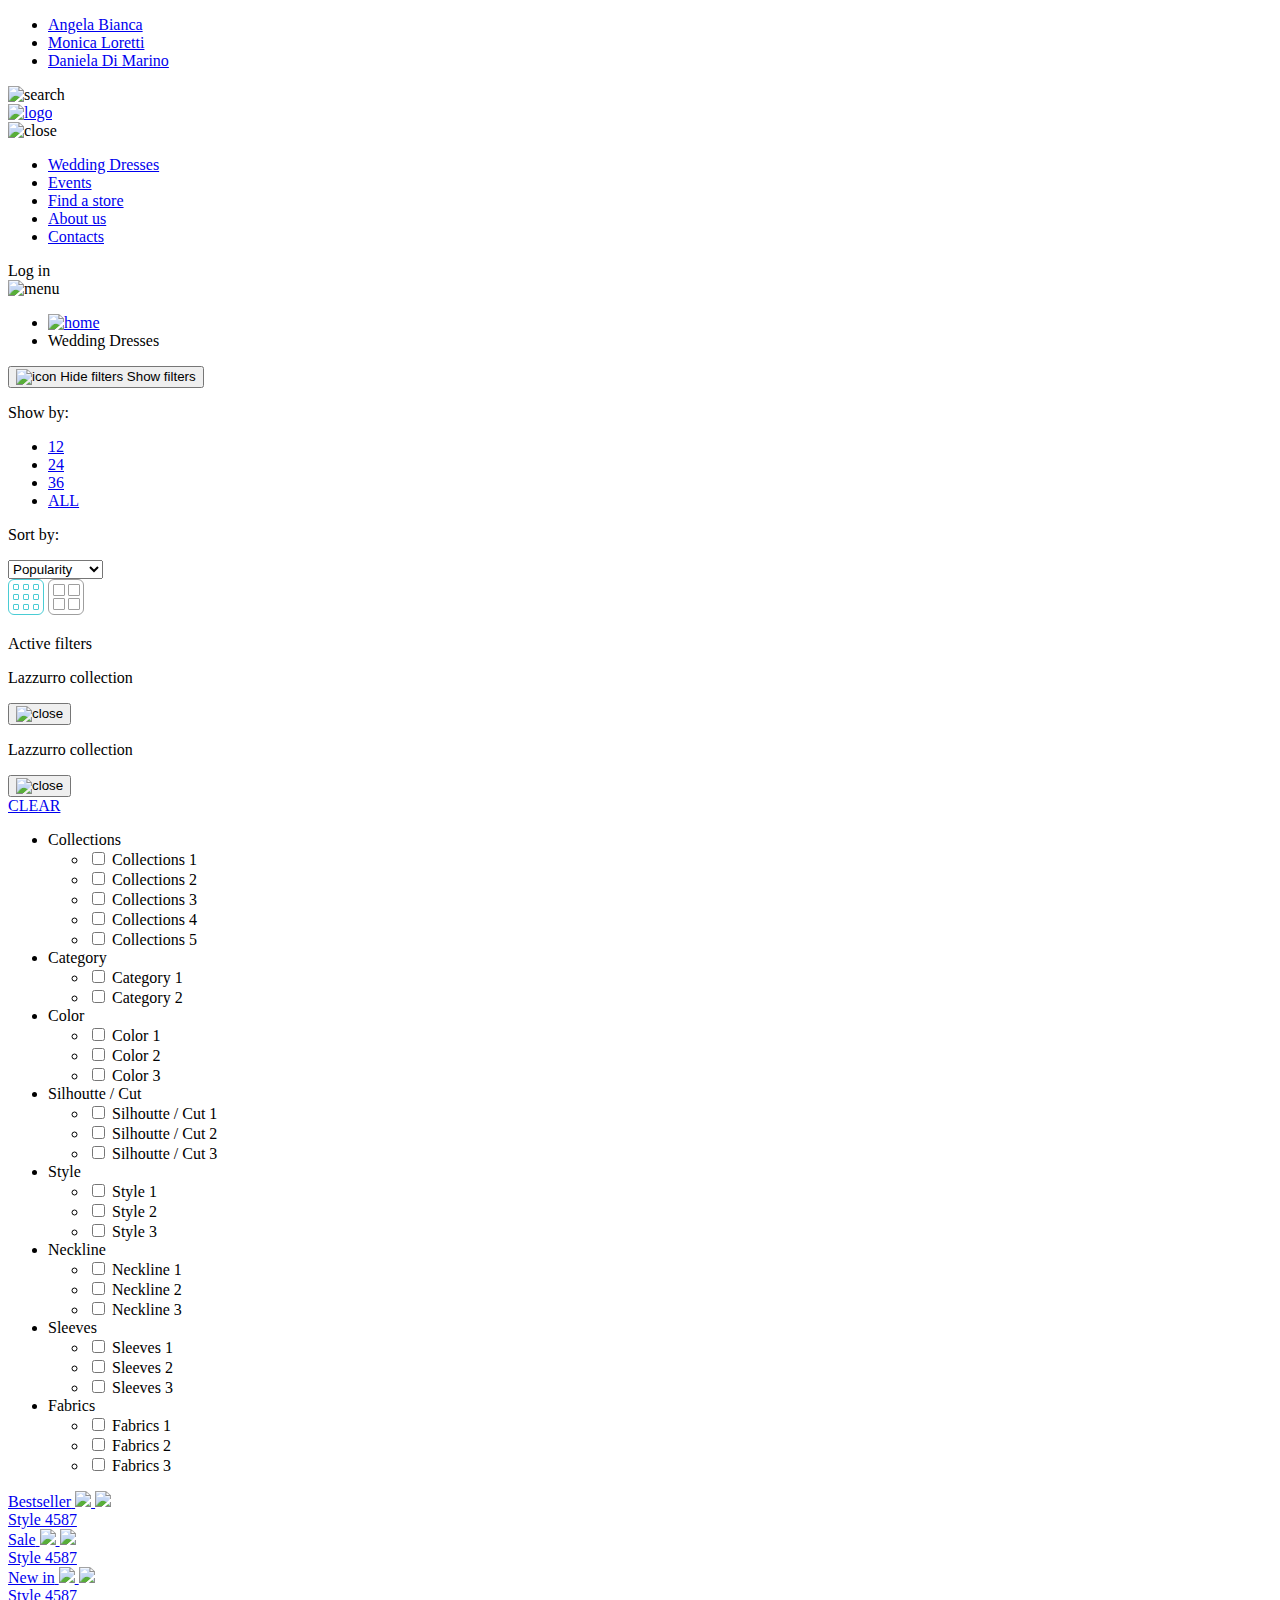
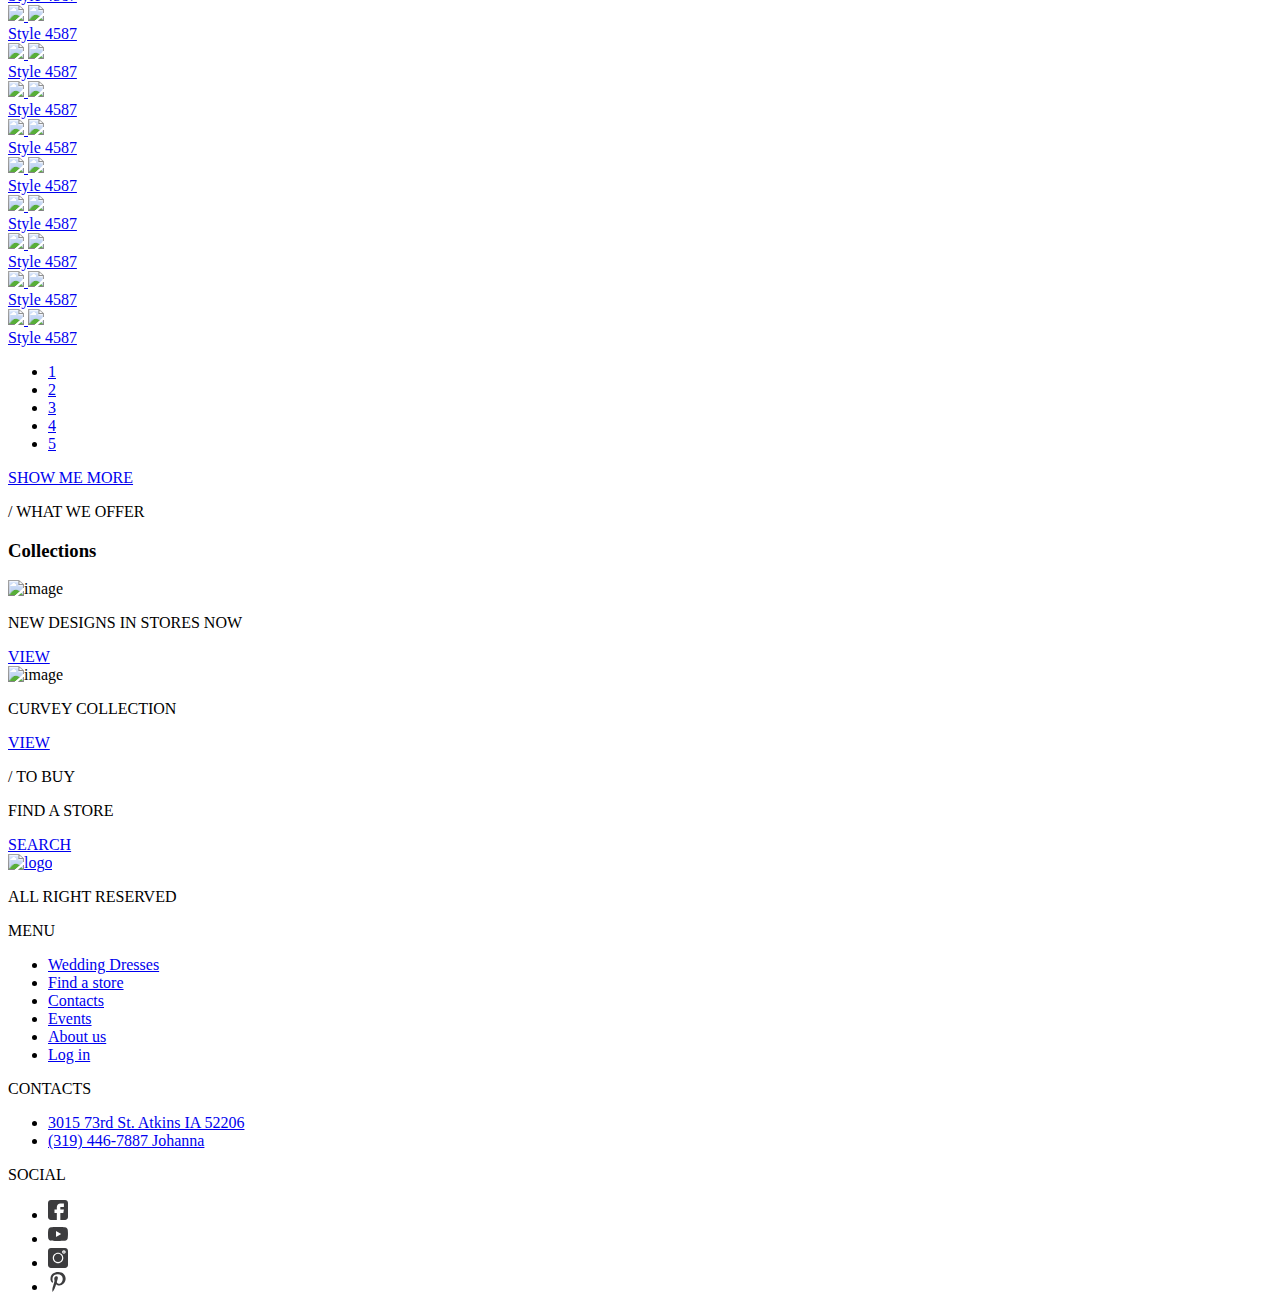
==== catalog-active-filters.html @ 592f0802 "html" ====
<!DOCTYPE html>
<html lang="en">

<head>
    <meta charset="UTF-8">
    <meta http-equiv="X-UA-Compatible" content="IE=edge">
    <meta name="viewport" content="width=device-width, initial-scale=1.0">
    <title>Catalog</title>

    <link rel="stylesheet" href="css/bootstrap.min.css">
    <link rel="stylesheet" href="css/slick.css">
    <link rel="stylesheet" href="css/select2.min.css">
    <link rel="stylesheet" href="css/style.min.css">
    <!-- <link rel="stylesheet" href="css/main.min.css"> -->
    <link rel="stylesheet" href="sass/main.css">
    <link rel="stylesheet" href="css/responsive.css">
</head>

<body>
    <header class="header header_two">
        <div class="header__blackline">
            <div class="container-fluid">
                <div class="header__blackline-wrapp">
                    <div class="header__blackline-nav">
                        <ul>
                            <li><a href="#">Angela Bianca</a></li>
                            <li class="active"><a href="#">Monica Loretti</a></li>
                            <li><a href="#">Daniela Di Marino</a></li>
                        </ul>
                    </div>
                    <div class="header__blackline-search">
                        <span><img src="img/icon/icon-search.svg" alt="search"></span>
                    </div>
                </div>
            </div>
        </div>
        <div class="header__mainsect">
            <div class="container-fluid">
                <div class="row align-items-center">
                    <div class="col-xl-2 col-lg-2">
                        <div class="header__logo">
                            <a href="index.html"><img src="img/serena-logo.png" alt="logo"></a>
                        </div>
                    </div>
                    <div class="col-lg-10 header__rightm">
                        <div class="row">
                            <div class="col-xl-9 col-lg-9">
                                <div class="closemenu-btn"><img src="img/icon/close.svg" alt="close"></div>
                                <nav class="header__menu">
                                    <ul>
                                        <li class="active"><a href="#">Wedding Dresses</a></li>
                                        <li><a href="#">Events</a></li>
                                        <li><a href="#">Find a store</a></li>
                                        <li><a href="#">About us</a></li>
                                        <li><a href="#">Contacts</a></li>
                                    </ul>
                                </nav>
                            </div>
                            <div class="col-xl-3 col-lg-3">
                                <div class="header__login">
                                    <div class="header__loginbtn">
                                        <span>Log in</span>
                                    </div>
                                </div>
                            </div>
                        </div>
                    </div>
                    <div class="burgermenu-btn">
                        <img src="img/icon/burger-icon.svg" alt="menu">
                    </div>
                </div>
            </div>
        </div>
    </header>

    <main>
        <div class="container-fluid">
            <div class="breadcrumbs">
                <ul>
                    <li><a href="#"><img src="img/icon/icon-home.svg" alt="home"></a></li>
                    <li><span>Wedding Dresses</span></li>
                </ul>
            </div>
        </div>

        <section class="catalog-section">
            <div class="container-fluid">
                <div class="catalog__header">
                    <div class="row">
                        <div class="col-lg-3">
                            <button class="hide-filters">
                                <img src="img/icon/icon-filter.svg" alt="icon">
                                <span class="hfbtn">Hide filters</span>
                                <span class="sfbtn">Show filters</span>
                            </button>
                        </div>
                        <div class="col-lg-9">
                            <div class="sort-section">
                                <div class="sort__count">
                                    <p class="title-sort">Show by:</p>
                                    <div class="cvar">
                                        <ul>
                                            <li class="active"><a href="#">12</a></li>
                                            <li><a href="#">24</a></li>
                                            <li><a href="#">36</a></li>
                                            <li><a href="#">ALL</a></li>
                                        </ul>
                                    </div>
                                </div>
                                <div class="sort__tag">
                                    <p class="title-sort">Sort by:</p>
                                    <div class="select-wrapper">
                                        <select class="transparent-select">
                                            <option value="0">Popularity</option>
                                            <option value="1">Newest</option>
                                            <option value="2">Alphabetical</option>
                                        </select>
                                    </div>
                                </div>
                                <div class="sort__col">
                                    <span class="sort-col3 active">
                                        <svg width="36" height="36" viewBox="0 0 36 36" fill="none"
                                            xmlns="http://www.w3.org/2000/svg">
                                            <rect x="0.5" y="0.5" width="35" height="35" rx="5.5" stroke="#4ACCD4" />
                                            <rect x="5.5" y="5.5" width="5" height="5" rx="0.5" stroke="#4ACCD4" />
                                            <rect x="5.5" y="15.5" width="5" height="5" rx="0.5" stroke="#4ACCD4" />
                                            <rect x="5.5" y="25.5" width="5" height="5" rx="0.5" stroke="#4ACCD4" />
                                            <rect x="15.5" y="5.5" width="5" height="5" rx="0.5" stroke="#4ACCD4" />
                                            <rect x="15.5" y="15.5" width="5" height="5" rx="0.5" stroke="#4ACCD4" />
                                            <rect x="15.5" y="25.5" width="5" height="5" rx="0.5" stroke="#4ACCD4" />
                                            <rect x="25.5" y="5.5" width="5" height="5" rx="0.5" stroke="#4ACCD4" />
                                            <rect x="25.5" y="15.5" width="5" height="5" rx="0.5" stroke="#4ACCD4" />
                                            <rect x="25.5" y="25.5" width="5" height="5" rx="0.5" stroke="#4ACCD4" />
                                        </svg>

                                    </span>
                                    <span class="sort-col2">
                                        <svg width="37" height="36" viewBox="0 0 37 36" fill="none"
                                            xmlns="http://www.w3.org/2000/svg">
                                            <rect x="5.5" y="5.5" width="11" height="11" rx="0.5" stroke="#9E9E9E" />
                                            <rect x="5.5" y="19.5" width="11" height="11" rx="0.5" stroke="#9E9E9E" />
                                            <rect x="20.5" y="5.5" width="11" height="11" rx="0.5" stroke="#9E9E9E" />
                                            <rect x="20.5" y="19.5" width="11" height="11" rx="0.5" stroke="#9E9E9E" />
                                            <rect x="0.5" y="0.5" width="35" height="35" rx="5.5" stroke="#9E9E9E" />
                                        </svg>

                                    </span>
                                </div>
                            </div>
                        </div>
                    </div>
                </div>
                <div class="catalog__body">
                    <div class="row">
                        <div class="col-lg-3 filters-col">
                            <div class="filter-sidebar">
                                <div class="active-filters">
                                    <p class="title">Active filters</p>
                                    <div class="active-filters__list">
                                        <div class="active-filtbox">
                                            <p class="filter-title">
                                                Lazzurro collection
                                            </p>
                                            <button><img src="img/icon/remove-filter-green.svg" alt="close"></button>
                                        </div>
                                        <div class="active-filtbox">
                                            <p class="filter-title">
                                                Lazzurro collection
                                            </p>
                                            <button><img src="img/icon/remove-filter-green.svg" alt="close"></button>
                                        </div>
                                    </div>
                                    <div class="clear">
                                        <a href="#" class="bluebtn"><span>CLEAR</span></a>
                                    </div>
                                </div>
                                <ul>
                                    <li>
                                        <span class="cattitle">Collections</span>
                                        <ul class="submenu-cat">
                                            <li>
                                                <div class="checksect">
                                                    <input type="checkbox" id="cat1">
                                                    <label for="cat1">Collections 1</label>
                                                </div>
                                            </li>
                                            <li>
                                                <div class="checksect">
                                                    <input type="checkbox" id="cat2">
                                                    <label for="cat2">Collections 2</label>
                                                </div>
                                            </li>
                                            <li>
                                                <div class="checksect">
                                                    <input type="checkbox" id="cat3">
                                                    <label for="cat3">Collections 3</label>
                                                </div>
                                            </li>
                                            <li>
                                                <div class="checksect">
                                                    <input type="checkbox" id="cat4">
                                                    <label for="cat4">Collections 4</label>
                                                </div>
                                            </li>
                                            <li>
                                                <div class="checksect">
                                                    <input type="checkbox" id="cat5">
                                                    <label for="cat5">Collections 5</label>
                                                </div>
                                            </li>
                                        </ul>
                                    </li>
                                    <li>
                                        <span class="cattitle">Category</span>
                                        <ul class="submenu-cat">
                                            <li>
                                                <div class="checksect">
                                                    <input type="checkbox" id="cat6">
                                                    <label for="cat6">Category 1</label>
                                                </div>
                                            </li>
                                            <li>
                                                <div class="checksect">
                                                    <input type="checkbox" id="cat7">
                                                    <label for="cat7">Category 2</label>
                                                </div>
                                            </li>
                                        </ul>
                                    </li>
                                    <li>
                                        <span class="cattitle">Color</span>
                                        <ul class="submenu-cat">
                                            <li>
                                                <div class="checksect">
                                                    <input type="checkbox" id="color1">
                                                    <label for="color1">Color 1</label>
                                                </div>
                                            </li>
                                            <li>
                                                <div class="checksect">
                                                    <input type="checkbox" id="color2">
                                                    <label for="color2">Color 2</label>
                                                </div>
                                            </li>
                                            <li>
                                                <div class="checksect">
                                                    <input type="checkbox" id="color3">
                                                    <label for="color3">Color 3</label>
                                                </div>
                                            </li>
                                        </ul>
                                    </li>
                                    <li>
                                        <span class="cattitle">Silhoutte / Cut</span>
                                        <ul class="submenu-cat">
                                            <li>
                                                <div class="checksect">
                                                    <input type="checkbox" id="cut1">
                                                    <label for="cut1">Silhoutte / Cut 1</label>
                                                </div>
                                            </li>
                                            <li>
                                                <div class="checksect">
                                                    <input type="checkbox" id="cut2">
                                                    <label for="cut2">Silhoutte / Cut 2</label>
                                                </div>
                                            </li>
                                            <li>
                                                <div class="checksect">
                                                    <input type="checkbox" id="cut3">
                                                    <label for="cut3">Silhoutte / Cut 3</label>
                                                </div>
                                            </li>
                                        </ul>
                                    </li>
                                    <li>
                                        <span class="cattitle">Style</span>
                                        <ul class="submenu-cat">
                                            <li>
                                                <div class="checksect">
                                                    <input type="checkbox" id="style1">
                                                    <label for="style1">Style 1</label>
                                                </div>
                                            </li>
                                            <li>
                                                <div class="checksect">
                                                    <input type="checkbox" id="style2">
                                                    <label for="style2">Style 2</label>
                                                </div>
                                            </li>
                                            <li>
                                                <div class="checksect">
                                                    <input type="checkbox" id="style3">
                                                    <label for="style3">Style 3</label>
                                                </div>
                                            </li>
                                        </ul>
                                    </li>
                                    <li>
                                        <span class="cattitle">Neckline</span>
                                        <ul class="submenu-cat">
                                            <li>
                                                <div class="checksect">
                                                    <input type="checkbox" id="neckline1">
                                                    <label for="neckline1">Neckline 1</label>
                                                </div>
                                            </li>
                                            <li>
                                                <div class="checksect">
                                                    <input type="checkbox" id="neckline2">
                                                    <label for="neckline2">Neckline 2</label>
                                                </div>
                                            </li>
                                            <li>
                                                <div class="checksect">
                                                    <input type="checkbox" id="neckline3">
                                                    <label for="neckline3">Neckline 3</label>
                                                </div>
                                            </li>
                                        </ul>
                                    </li>
                                    <li>
                                        <span class="cattitle">Sleeves</span>
                                        <ul class="submenu-cat">
                                            <li>
                                                <div class="checksect">
                                                    <input type="checkbox" id="sleeves1">
                                                    <label for="sleeves1">Sleeves 1</label>
                                                </div>
                                            </li>
                                            <li>
                                                <div class="checksect">
                                                    <input type="checkbox" id="sleeves2">
                                                    <label for="sleeves2">Sleeves 2</label>
                                                </div>
                                            </li>
                                            <li>
                                                <div class="checksect">
                                                    <input type="checkbox" id="sleeves3">
                                                    <label for="sleeves3">Sleeves 3</label>
                                                </div>
                                            </li>
                                        </ul>
                                    </li>
                                    <li>
                                        <span class="cattitle">Fabrics</span>
                                        <ul class="submenu-cat">
                                            <li>
                                                <div class="checksect">
                                                    <input type="checkbox" id="fabrics1">
                                                    <label for="fabrics1">Fabrics 1</label>
                                                </div>
                                            </li>
                                            <li>
                                                <div class="checksect">
                                                    <input type="checkbox" id="fabrics2">
                                                    <label for="fabrics2">Fabrics 2</label>
                                                </div>
                                            </li>
                                            <li>
                                                <div class="checksect">
                                                    <input type="checkbox" id="fabrics3">
                                                    <label for="fabrics3">Fabrics 3</label>
                                                </div>
                                            </li>
                                        </ul>
                                    </li>
                                </ul>
                            </div>
                        </div>
                        <div class="col catalog-imgblocks">
                            <div class="row">
                                <div class="col-md-4 col-sm-6 pr-col">
                                    <div class="categ_item scrolled" id="2353" data-prodid="2353">
                                        <div class="categ_item_self">
                                            <a class="categ_link" href="#">
                                                <div class="img_cut space">
                                                    <span class="prodlabel grey">Bestseller</span>
                                                    <img src="img/product1.jpg">
                                                    <img src="img/product2.jpg" class="second_image">
                                                </div>
                                            </a>
                                        </div>
                                        <a class="categ_item_name"
                                            href="/en/wedding-dresses/golden-glow-2021/charlie-detail">
                                            <div class="name_delf">Style 4587</div>
                                        </a>
                                    </div>
                                </div>
                                <div class="col-md-4 col-sm-6 pr-col">
                                    <div class="categ_item scrolled" id="2353" data-prodid="2353">
                                        <div class="categ_item_self">
                                            <a class="categ_link" href="#">
                                                <div class="img_cut space">
                                                    <span class="prodlabel red">Sale</span>
                                                    <img src="img/product2.jpg">
                                                    <img src="img/product3.jpg" class="second_image">
                                                </div>
                                            </a>
                                        </div>
                                        <a class="categ_item_name"
                                            href="/en/wedding-dresses/golden-glow-2021/charlie-detail">
                                            <div class="name_delf">Style 4587</div>
                                        </a>
                                    </div>
                                </div>
                                <div class="col-md-4 col-sm-6 pr-col">
                                    <div class="categ_item scrolled" id="2353" data-prodid="2353">
                                        <div class="categ_item_self">
                                            <a class="categ_link" href="#">
                                                <div class="img_cut space">
                                                    <span class="prodlabel white">New in</span>
                                                    <img src="img/product3.jpg">
                                                    <img src="img/product4.jpg" class="second_image">
                                                </div>
                                            </a>
                                        </div>
                                        <a class="categ_item_name"
                                            href="/en/wedding-dresses/golden-glow-2021/charlie-detail">
                                            <div class="name_delf">Style 4587</div>
                                        </a>
                                    </div>
                                </div>
                                <div class="col-md-4 col-sm-6 pr-col">
                                    <div class="categ_item scrolled" id="2353" data-prodid="2353">
                                        <div class="categ_item_self">
                                            <a class="categ_link" href="#">
                                                <div class="img_cut space">
                                                    <img src="img/product4.jpg">
                                                    <img src="img/product5.jpg" class="second_image">
                                                </div>
                                            </a>
                                        </div>
                                        <a class="categ_item_name"
                                            href="/en/wedding-dresses/golden-glow-2021/charlie-detail">
                                            <div class="name_delf">Style 4587</div>
                                        </a>
                                    </div>
                                </div>
                                <div class="col-md-4 col-sm-6 pr-col">
                                    <div class="categ_item scrolled" id="2353" data-prodid="2353">
                                        <div class="categ_item_self">
                                            <a class="categ_link" href="#">
                                                <div class="img_cut space">
                                                    <img src="img/product5.jpg">
                                                    <img src="img/product6.jpg" class="second_image">
                                                </div>
                                            </a>
                                        </div>
                                        <a class="categ_item_name"
                                            href="/en/wedding-dresses/golden-glow-2021/charlie-detail">
                                            <div class="name_delf">Style 4587</div>
                                        </a>
                                    </div>
                                </div>
                                <div class="col-md-4 col-sm-6 pr-col">
                                    <div class="categ_item scrolled" id="2353" data-prodid="2353">
                                        <div class="categ_item_self">
                                            <a class="categ_link" href="#">
                                                <div class="img_cut space">
                                                    <img src="img/product6.jpg">
                                                    <img src="img/product7.jpg" class="second_image">
                                                </div>
                                            </a>
                                        </div>
                                        <a class="categ_item_name"
                                            href="/en/wedding-dresses/golden-glow-2021/charlie-detail">
                                            <div class="name_delf">Style 4587</div>
                                        </a>
                                    </div>
                                </div>
                                <div class="col-md-4 col-sm-6 pr-col">
                                    <div class="categ_item scrolled" id="2353" data-prodid="2353">
                                        <div class="categ_item_self">
                                            <a class="categ_link" href="#">
                                                <div class="img_cut space">
                                                    <img src="img/product7.jpg">
                                                    <img src="img/product8.jpg" class="second_image">
                                                </div>
                                            </a>
                                        </div>
                                        <a class="categ_item_name"
                                            href="/en/wedding-dresses/golden-glow-2021/charlie-detail">
                                            <div class="name_delf">Style 4587</div>
                                        </a>
                                    </div>
                                </div>
                                <div class="col-md-4 col-sm-6 pr-col">
                                    <div class="categ_item scrolled" id="2353" data-prodid="2353">
                                        <div class="categ_item_self">
                                            <a class="categ_link" href="#">
                                                <div class="img_cut space">
                                                    <img src="img/product8.jpg">
                                                    <img src="img/product9.jpg" class="second_image">
                                                </div>
                                            </a>
                                        </div>
                                        <a class="categ_item_name"
                                            href="/en/wedding-dresses/golden-glow-2021/charlie-detail">
                                            <div class="name_delf">Style 4587</div>
                                        </a>
                                    </div>
                                </div>
                                <div class="col-md-4 col-sm-6 pr-col">
                                    <div class="categ_item scrolled" id="2353" data-prodid="2353">
                                        <div class="categ_item_self">
                                            <a class="categ_link" href="#">
                                                <div class="img_cut space">
                                                    <img src="img/product9.jpg">
                                                    <img src="img/product10.jpg" class="second_image">
                                                </div>
                                            </a>
                                        </div>
                                        <a class="categ_item_name"
                                            href="/en/wedding-dresses/golden-glow-2021/charlie-detail">
                                            <div class="name_delf">Style 4587</div>
                                        </a>
                                    </div>
                                </div>
                                <div class="col-md-4 col-sm-6 pr-col">
                                    <div class="categ_item scrolled" id="2353" data-prodid="2353">
                                        <div class="categ_item_self">
                                            <a class="categ_link" href="#">
                                                <div class="img_cut space">
                                                    <img src="img/product10.jpg">
                                                    <img src="img/product11.jpg" class="second_image">
                                                </div>
                                            </a>
                                        </div>
                                        <a class="categ_item_name"
                                            href="/en/wedding-dresses/golden-glow-2021/charlie-detail">
                                            <div class="name_delf">Style 4587</div>
                                        </a>
                                    </div>
                                </div>
                                <div class="col-md-4 col-sm-6 pr-col">
                                    <div class="categ_item scrolled" id="2353" data-prodid="2353">
                                        <div class="categ_item_self">
                                            <a class="categ_link" href="#">
                                                <div class="img_cut space">
                                                    <img src="img/product11.jpg">
                                                    <img src="img/product12.jpg" class="second_image">
                                                </div>
                                            </a>
                                        </div>
                                        <a class="categ_item_name"
                                            href="/en/wedding-dresses/golden-glow-2021/charlie-detail">
                                            <div class="name_delf">Style 4587</div>
                                        </a>
                                    </div>
                                </div>
                                <div class="col-md-4 col-sm-6 pr-col">
                                    <div class="categ_item scrolled" id="2353" data-prodid="2353">
                                        <div class="categ_item_self">
                                            <a class="categ_link" href="#">
                                                <div class="img_cut space">
                                                    <img src="img/product12.jpg">
                                                    <img src="img/product10.jpg" class="second_image">
                                                </div>
                                            </a>
                                        </div>
                                        <a class="categ_item_name"
                                            href="/en/wedding-dresses/golden-glow-2021/charlie-detail">
                                            <div class="name_delf">Style 4587</div>
                                        </a>
                                    </div>
                                </div>
                            </div>
                            <div class="row bottom-navigation">
                                <div class="col-sm-6">
                                    <div class="pagination">
                                        <ul>
                                            <li class="active"><a href="#">1</a></li>
                                            <li><a href="#">2</a></li>
                                            <li><a href="#">3</a></li>
                                            <li><a href="#">4</a></li>
                                            <li><a href="#">5</a></li>
                                        </ul>
                                    </div>
                                </div>
                                <div class="col-sm-6 d-flex justify-content-end">
                                    <a href="#" class="bluebtn bluebtn_transparent"><span>SHOW ME MORE</span></a>
                                </div>
                            </div>
                        </div>
                    </div>
                </div>
            </div>
        </section>


        <section class="collections">
            <div class="container-fluid">
                <div class="section-head">
                    <div class="row align-items-center">
                        <div class="col-xl-2 col-lg-3">
                            <p class="section-subtitle">/ WHAT WE OFFER</p>
                        </div>
                        <div class="col-xl-8 col-lg-6">
                            <h3 class="section-title">Collections</h3>
                        </div>
                    </div>
                </div>

                <div class="collections__content">
                    <div class="row">
                        <div class="col-xl-6 col-md-6 ">
                            <div class="collections__box higher">
                                <img src="img/collection-pic1.jpg" alt="image">
                                <div class="collections__box-title">
                                    <p>NEW DESIGNS IN STORES NOW</p>
                                    <a href="#">VIEW</a>
                                </div>
                            </div>
                        </div>
                        <div class="col-xl-6 col-md-6 ">
                            <div class="collections__box higher">
                                <img src="img/collection-pic2.jpg" alt="image">
                                <div class="collections__box-title">
                                    <p>CURVEY COLLECTION</p>
                                    <a href="#">VIEW</a>
                                </div>
                            </div>
                        </div>

                    </div>
                </div>
            </div>
        </section>

        <section class="find-store">
            <div class="container-fluid">
                <div class="find-store__content" style="background-image: url(./img/find-bg.jpg);">
                    <p class="inftext">/ TO BUY</p>

                    <div class="boxdescr">
                        <p class="title">FIND A STORE</p>
                        <a href="#" class="bluebtn"><span>SEARCH</span></a>
                    </div>
                </div>
            </div>
        </section>

    </main>

    <footer class="footer">
        <div class="container-fluid">
            <div class="footer__content">
                <div class="footer__logo">
                    <a href="index.html"><img src="img/serena-logo.png" alt="logo"></a>
                    <p>ALL RIGHT RESERVED</p>
                </div>
                <div class="footer__menu">
                    <p class="footer__title">MENU</p>
                    <ul>
                        <li><a href="#">Wedding Dresses</a></li>
                        <li><a href="#">Find a store</a></li>
                        <li><a href="#">Contacts</a></li>
                        <li><a href="#">Events</a></li>
                        <li><a href="#">About us</a></li>
                        <li><a href="#">Log in</a></li>
                    </ul>
                </div>
                <div class="footer__contacts">
                    <p class="footer__title">CONTACTS</p>
                    <ul>
                        <li><a class="footadrlink" href="#">3015 73rd St. Atkins IA 52206</a></li>
                        <li><a class="foottellink" href="#">(319) 446-7887 Johanna</a></li>
                    </ul>
                </div>
                <div class="footer__social">
                    <p class="footer__title">SOCIAL</p>
                    <ul>
                        <li class="footer-fb">
                            <a href="#" target="_blank">
                                <svg width="20" height="20" viewBox="0 0 20 20" fill="none"
                                    xmlns="http://www.w3.org/2000/svg">
                                    <path
                                        d="M17.0703 0H2.92969C1.31439 0 0 1.31439 0 2.92969V17.0703C0 18.6856 1.31439 20 2.92969 20H8.82812V12.9297H6.48438V9.41406H8.82812V7.03125C8.82812 5.09262 10.4051 3.51562 12.3438 3.51562H15.8984V7.03125H12.3438V9.41406H15.8984L15.3125 12.9297H12.3438V20H17.0703C18.6856 20 20 18.6856 20 17.0703V2.92969C20 1.31439 18.6856 0 17.0703 0Z"
                                        fill="#3C3C3E" />
                                </svg>
                            </a>
                        </li>
                        <li class="footer-yt">
                            <a href="#" target="_blank">
                                <svg width="20" height="20" viewBox="0 0 20 20" fill="none"
                                    xmlns="http://www.w3.org/2000/svg">
                                    <path
                                        d="M19.5879 5.19067C19.3575 4.33405 18.6819 3.65879 17.8252 3.42813C16.2602 3 9.99977 3 9.99977 3C9.99977 3 3.73963 3 2.17456 3.41189C1.33435 3.64231 0.642335 4.33417 0.411866 5.19067C0 6.75525 0 10 0 10C0 10 0 13.2611 0.411866 14.8093C0.642579 15.6658 1.31787 16.3411 2.17469 16.5718C3.75611 17 10 17 10 17C10 17 16.2602 17 17.8252 16.5881C18.682 16.3576 19.3575 15.6823 19.5882 14.8258C19.9999 13.2611 19.9999 10.0165 19.9999 10.0165C19.9999 10.0165 20.0164 6.75525 19.5879 5.19067ZM8.00661 12.9976V7.00239L13.2124 10L8.00661 12.9976Z"
                                        fill="#3C3C3E" />
                                </svg>
                            </a>
                        </li>
                        <li class="footer-ins">
                            <a href="#" target="_blank">
                                <svg width="20" height="20" viewBox="0 0 20 20" fill="none"
                                    xmlns="http://www.w3.org/2000/svg">
                                    <path
                                        d="M17.0703 0H2.92969C1.31439 0 0 1.31439 0 2.92969V17.0703C0 18.6856 1.31439 20 2.92969 20H17.0703C18.6856 20 20 18.6856 20 17.0703V2.92969C20 1.31439 18.6856 0 17.0703 0ZM10.0391 15.2344C7.1312 15.2344 4.76562 12.8688 4.76562 9.96094C4.76562 7.05307 7.1312 4.6875 10.0391 4.6875C12.9469 4.6875 15.3125 7.05307 15.3125 9.96094C15.3125 12.8688 12.9469 15.2344 10.0391 15.2344ZM15.8984 5.85938C14.9292 5.85938 14.1406 5.0708 14.1406 4.10156C14.1406 3.13232 14.9292 2.34375 15.8984 2.34375C16.8677 2.34375 17.6562 3.13232 17.6562 4.10156C17.6562 5.0708 16.8677 5.85938 15.8984 5.85938Z"
                                        fill="#3C3C3E" />
                                    <path
                                        d="M15.8984 3.51562C15.5751 3.51562 15.3125 3.77823 15.3125 4.10156C15.3125 4.4249 15.5751 4.6875 15.8984 4.6875C16.2218 4.6875 16.4844 4.4249 16.4844 4.10156C16.4844 3.77823 16.2218 3.51562 15.8984 3.51562Z"
                                        fill="#3C3C3E" />
                                    <path
                                        d="M10.0391 5.85938C7.77771 5.85938 5.9375 7.69958 5.9375 9.96094C5.9375 12.2223 7.77771 14.0625 10.0391 14.0625C12.3004 14.0625 14.1406 12.2223 14.1406 9.96094C14.1406 7.69958 12.3004 5.85938 10.0391 5.85938Z"
                                        fill="#3C3C3E" />
                                </svg>
                            </a>
                        </li>
                        <li class="footer-pint">
                            <a href="#" target="_blank">
                                <svg width="20" height="20" viewBox="0 0 20 20" fill="none"
                                    xmlns="http://www.w3.org/2000/svg">
                                    <path
                                        d="M4.80247 10.8679C4.8275 10.8055 5.07789 9.84329 5.09544 9.77814C4.70451 9.18991 4.27025 7.26364 4.60335 5.70007C4.96269 3.40591 7.39387 2.27814 9.68925 2.27814V2.27386C12.5631 2.2757 14.7143 3.87466 14.7166 6.62842C14.7184 8.78387 13.4199 11.633 11.2026 11.633C11.202 11.633 11.2016 11.633 11.2009 11.633C10.4096 11.633 9.40773 11.2741 9.14497 10.9216C8.84178 10.5154 8.76732 10.0142 8.92753 9.47861C9.32014 8.2254 9.82078 6.72424 9.87922 5.72327C9.93339 4.77859 9.26307 4.16397 8.39378 4.16397C7.73964 4.16397 6.89003 4.54391 6.4666 5.61157C6.11686 6.49857 6.12434 7.42722 6.48948 8.45032C6.63185 8.85025 5.85838 11.4575 5.61058 12.3065C4.99489 14.4156 4.15199 17.084 4.3322 18.5701L4.50615 20L5.37986 18.855C6.58897 17.2722 7.83912 13.1779 8.17222 12.1817C9.15703 13.457 11.2078 13.4937 11.4469 13.4937C14.3838 13.4937 17.714 10.5774 17.6195 6.51855C17.5367 2.95914 14.9317 0 10.2511 0V0.00457766C5.79887 0.00457766 3.2003 2.38098 2.56416 5.38361C1.98158 8.16772 3.2772 10.2867 4.80247 10.8679Z"
                                        fill="#3C3C3E" />
                                </svg>
                            </a>
                        </li>
                    </ul>
                </div>
            </div>
        </div>
    </footer>


    <script src="js/jquery.min.js"></script>
    <script src="js/bootstrap.min.js"></script>
    <script src="js/slick.min.js"></script>
    <script src="js/select2.min.js"></script>
    <script src="js/common.js"></script>


</body>

</html>
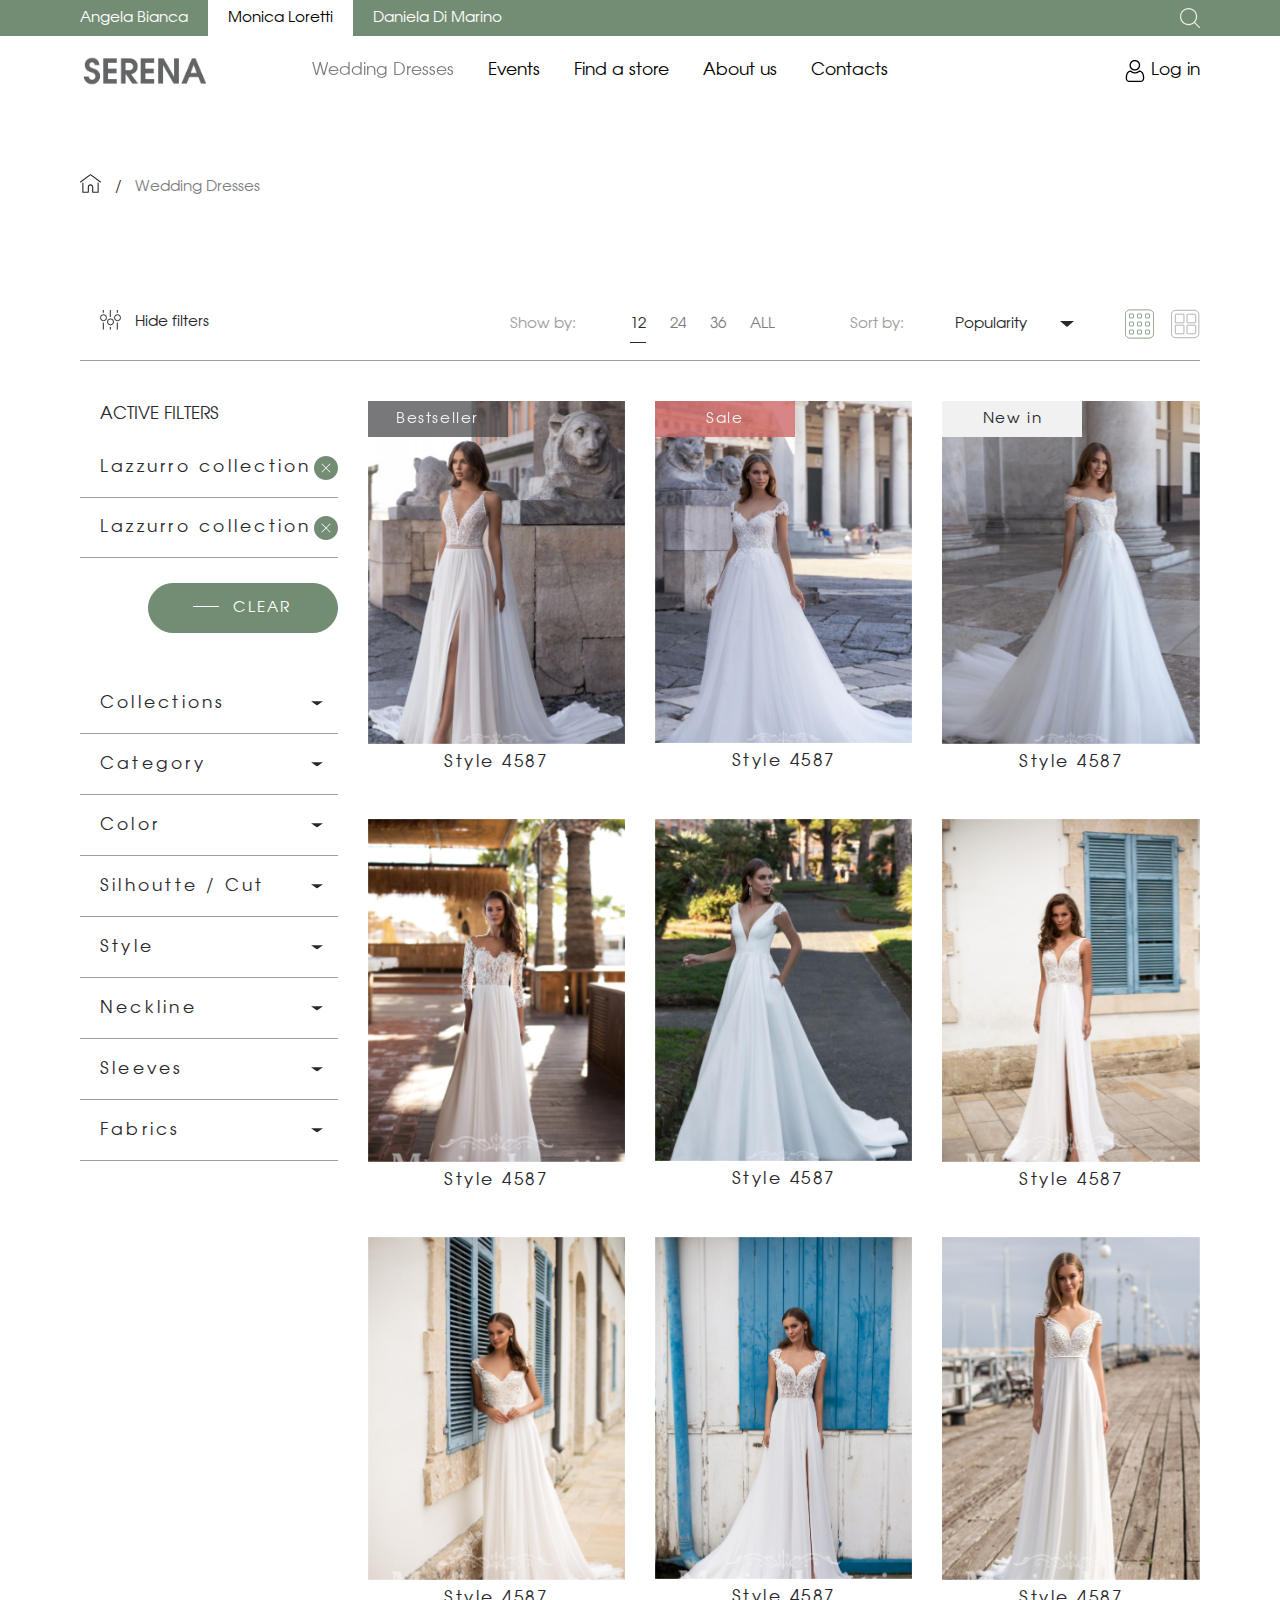
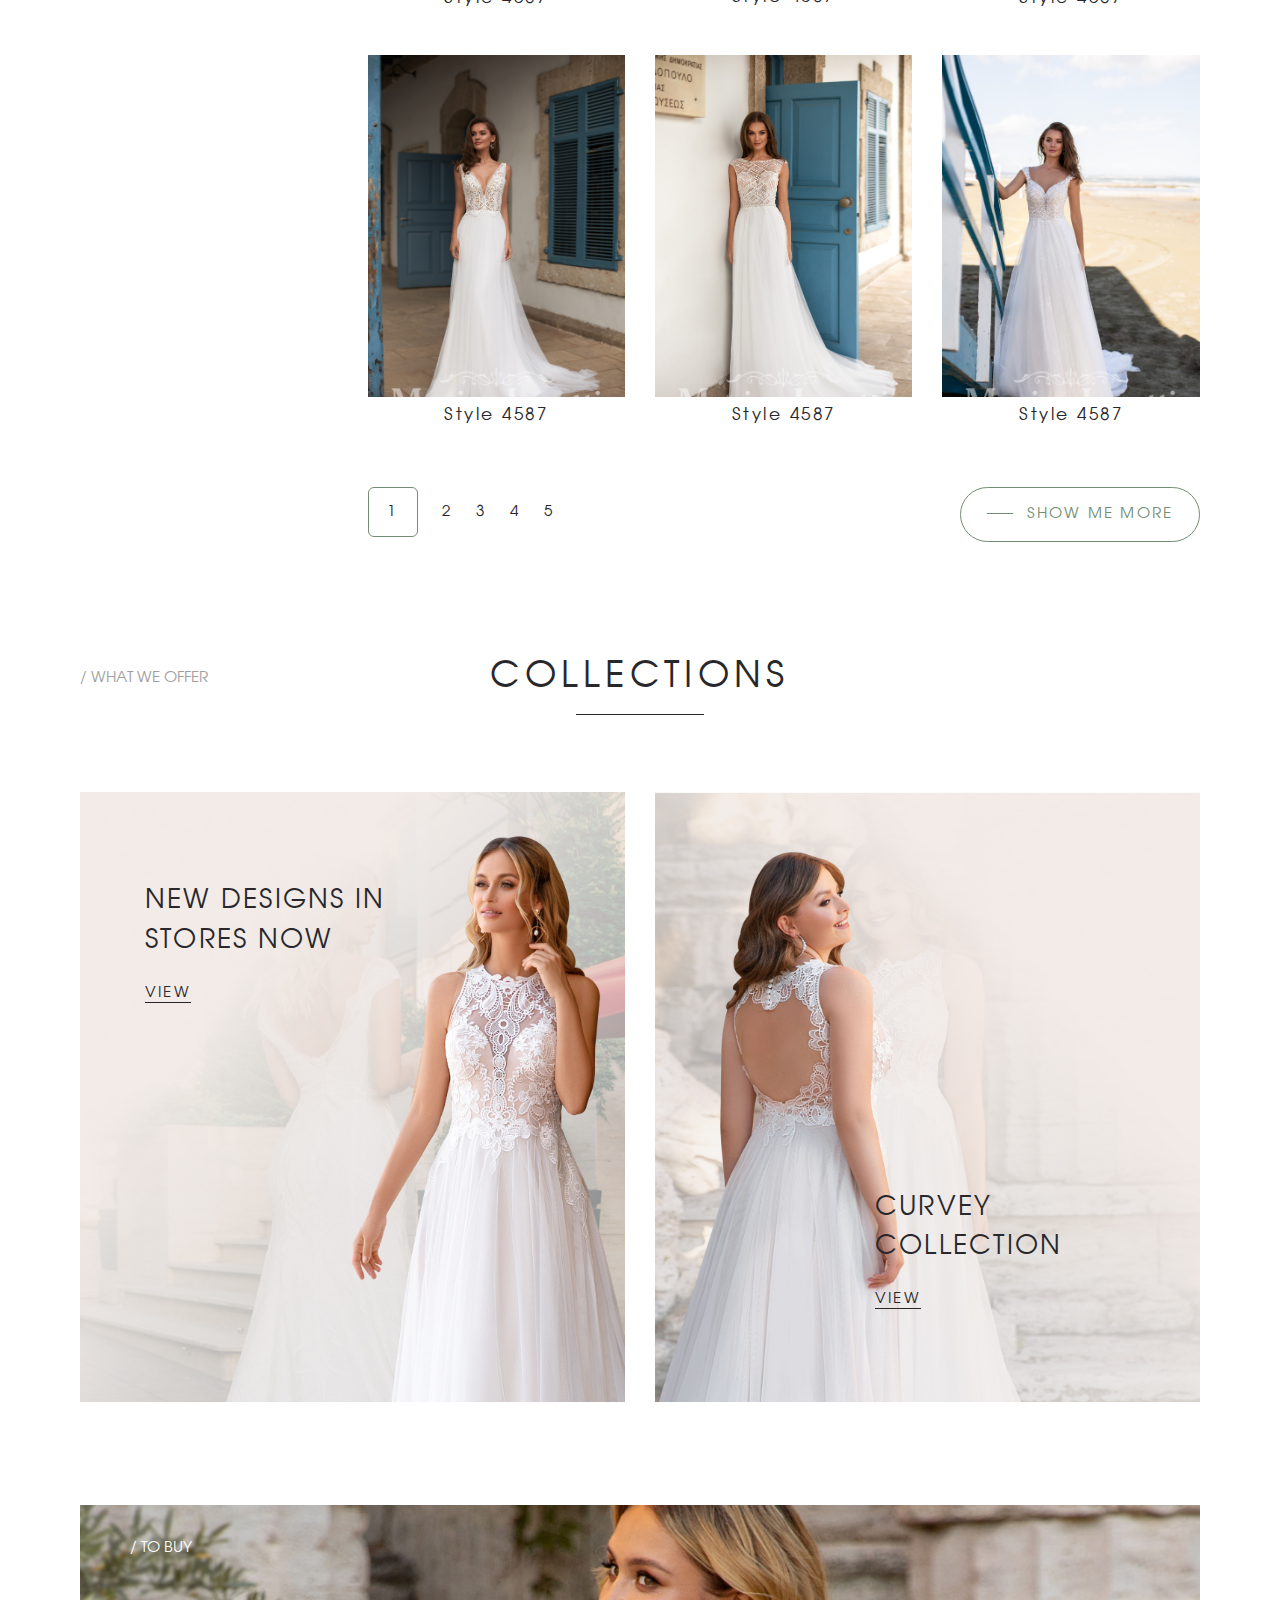
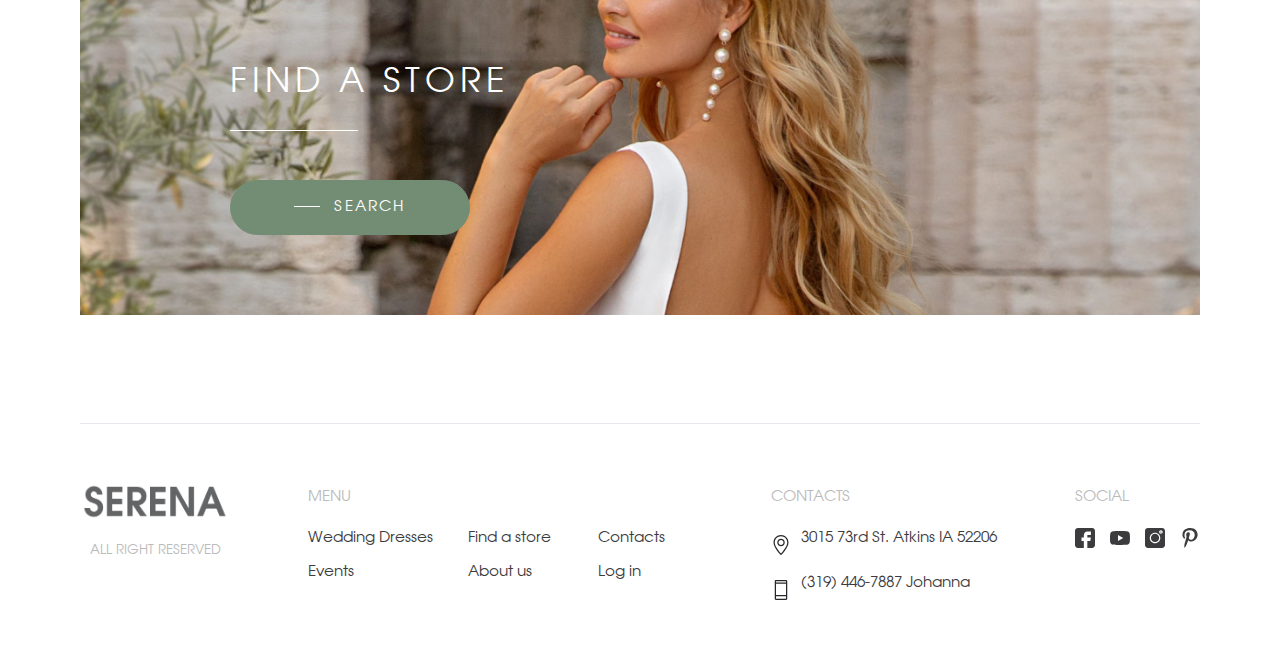
==== commit b8fe815b: "fix" ====
--- a/catalog-active-filters.html
+++ b/catalog-active-filters.html
@@ -10,7 +10,7 @@
     <link rel="stylesheet" href="css/bootstrap.min.css">
     <link rel="stylesheet" href="css/slick.css">
     <link rel="stylesheet" href="css/select2.min.css">
-    <link rel="stylesheet" href="css/style.min.css">
+    <!-- <link rel="stylesheet" href="css/style.min.css"> -->
     <!-- <link rel="stylesheet" href="css/main.min.css"> -->
     <link rel="stylesheet" href="sass/main.css">
     <link rel="stylesheet" href="css/responsive.css">
--- a/css/main.min.css
+++ b/css/main.min.css
@@ -0,0 +1 @@
+@import url("https://fonts.googleapis.com/css2?family=Open+Sans:wght@300;400;600;700;800&family=Playfair+Display:wght@400;500;600;700;800;900&family=Poppins:wght@300;400;500;600;700;800;900&display=swap");body{font-family:'Open Sans', sans-serif;overflow-x:hidden;max-width:2400px;margin:0 auto}@media (max-width: 991.8px){.main{padding-bottom:50px}}a:hover{text-decoration:none}.bluebtn{width:305px;height:65px;text-transform:uppercase;background:#5B0D1F;border:1px solid #5B0D1F;border-radius:50px;display:-webkit-box;display:-ms-flexbox;display:flex;-webkit-box-align:center;-ms-flex-align:center;align-items:center;-webkit-box-pack:center;-ms-flex-pack:center;justify-content:center;color:#fff;font-family:'Open Sans', sans-serif;letter-spacing:0.14em;font-size:18px;line-height:25px;transition:.5s;-webkit-transition:.5s;-moz-transition:.5s;-ms-transition:.5s;-o-transition:.5s}@media (max-width: 1600.8px){.bluebtn{font-size:16px;width:240px;height:55px}}@media (max-width: 1199.8px){.bluebtn{font-size:14px;width:200px;height:48px}}@media (max-width: 767.8px){.bluebtn{width:175px;height:44px}}.bluebtn span:before{content:'';display:inline-block;height:1px;width:33px;background:#fff;vertical-align:middle;margin-right:14px;transition:.5s;-webkit-transition:.5s;-moz-transition:.5s;-ms-transition:.5s;-o-transition:.5s}@media (max-width: 1600.8px){.bluebtn span:before{width:26px;margin-top:-2px}}@media (max-width: 1199.8px){.bluebtn span:before{width:20px}}.bluebtn:hover{color:#28282C;background:#fff}.bluebtn:hover span:before{background:#28282C}.bluebtn_transparent{background:#ffffff;color:#5B0D1F}.bluebtn_transparent span:before{background:#5B0D1F}.bluebtn_transparent:hover{color:#ffffff;background:#5B0D1F}.bluebtn_transparent:hover span:before{background:#ffffff}img{max-width:100%}main{padding-bottom:108px}.section-subtitle{margin:0;text-transform:uppercase;font-family:'Open Sans', sans-serif;font-size:20px;line-height:27px;color:#9E9E9E}@media (max-width: 1600.8px){.section-subtitle{font-size:16px}}@media (max-width: 1199.8px){.section-subtitle{font-size:14px}}@media (max-width: 991.8px){.section-subtitle{margin-bottom:20px}}@media (max-width: 575.8px){.section-subtitle{font-size:12px}}.section-subtitle_left{-moz-text-align-last:left;text-align-last:left}.section-title{font-family:'Playfair Display', serif;letter-spacing:0.14em;text-transform:uppercase;color:#28282C;font-size:54px;line-height:88px;position:relative;text-align:center;margin:0}@media (max-width: 1600.8px){.section-title{font-size:38px;line-height:48px}}@media (max-width: 1199.8px){.section-title{font-size:32px;line-height:44px}}@media (max-width: 991.8px){.section-title{font-size:28px;line-height:42px}}@media (max-width: 575.8px){.section-title{font-size:22px;line-height:30px}}.section-title:after{content:'';display:inline-block;position:absolute;bottom:-18px;left:0;right:0;width:128px;height:1px;background:#28282C;margin:0 auto}@media (max-width: 1600.8px){.section-title:after{bottom:-13px}}@media (max-width: 575.8px){.section-title:after{width:80px;bottom:-10px}}.section-head{margin-bottom:110px}@media (max-width: 1600.8px){.section-head{margin-bottom:90px}}@media (max-width: 1199.8px){.section-head{margin-bottom:70px}}@media (max-width: 991.8px){.section-head{margin-bottom:50px}}@media (max-width: 575.8px){.section-head{margin-bottom:40px}}.container-fluid{padding-left:130px;padding-right:130px}@media (max-width: 1400.8px){.container-fluid{padding-left:80px;padding-right:80px}}@media (max-width: 991.8px){.container-fluid{padding-left:40px;padding-right:40px}}@media (max-width: 767.8px){.container-fluid{padding-left:15px;padding-right:15px}}@media (max-width: 575.8px){.flag-icon{width:16px;height:16px;margin-right:5px;-webkit-box-flex:0;-ms-flex:0 0 16px;flex:0 0 16px;margin-right:4px}}header.header{position:absolute;z-index:5;left:0;top:0;width:100%;max-width:2400px;margin:0 auto;display:block;left:0;right:0;overflow:hidden}.header__blackline{height:42px;color:#fff}@media (max-width: 1600.8px){.header__blackline{height:36px}}@media (max-width: 1199.8px){.header__blackline{height:30px}}@media (max-width: 575.8px){.header__blackline{height:36px}}.header__blackline .header__blackline-nav ul{position:relative}.header__blackline .header__blackline-nav ul::after{content:'';display:block;position:absolute;right:100%;top:0;bottom:0;background:#5B0D1F;width:10000px}.header__blackline .header__blackline-nav ul::before{content:'';display:block;position:absolute;left:100%;top:0;bottom:0;background:#5B0D1F;width:10000px}.header__blackline-nav ul{list-style-type:none;padding:0;margin:0;display:-webkit-inline-box;display:-ms-inline-flexbox;display:inline-flex}@media (max-width: 0){.header__blackline-nav ul{display:-webkit-box;display:-ms-flexbox;display:flex}}.header__blackline-nav ul li{display:inline-block;vertical-align:middle}@media (max-width: 575.8px){.header__blackline-nav ul li{width:33.333%}}.header__blackline-nav ul li a{font-family:'Playfair Display', serif;font-size:18px;line-height:24px;color:#ffffff;height:42px;display:-webkit-box;display:-ms-flexbox;display:flex;-webkit-box-align:center;-ms-flex-align:center;align-items:center;padding:0 20px;transition:.3s;-webkit-transition:.3s;-moz-transition:.3s;-ms-transition:.3s;-o-transition:.3s;background:#5B0D1F}@media (max-width: 1600.8px){.header__blackline-nav ul li a{font-size:16px;height:36px}}@media (max-width: 1199.8px){.header__blackline-nav ul li a{height:30px}}@media (max-width: 767.8px){.header__blackline-nav ul li a{padding:0 10px}}@media (max-width: 575.8px){.header__blackline-nav ul li a{font-size:14px;line-height:16px;text-align:center;height:36px}}.header__blackline-nav ul li.active a{background:#ffffff00;padding:0 30px;color:#5B0D1F}@media (max-width: 1600.8px){.header__blackline-nav ul li.active a{padding:0 20px}}@media (max-width: 767.8px){.header__blackline-nav ul li.active a{padding:0 10px}}.header__blackline-nav ul li:first-child a{padding-left:0}.header__blackline-nav ul li:not(.active) a:hover{color:#fff}.header__blackline-search span{display:-webkit-box;display:-ms-flexbox;display:flex;width:20px;height:20px;-webkit-box-align:center;-ms-flex-align:center;align-items:center;-webkit-box-pack:center;-ms-flex-pack:center;justify-content:center;cursor:pointer;position:relative;z-index:1}@media (max-width: 1199.8px){.header__blackline-search span{width:18px;height:18px}}.header__blackline-wrapp{display:-webkit-box;display:-ms-flexbox;display:flex;-webkit-box-align:center;-ms-flex-align:center;align-items:center;-webkit-box-pack:justify;-ms-flex-pack:justify;justify-content:space-between}.header__blackline-search span img{max-width:100%;max-height:100%}.header__mainsect{margin-top:20px}.header__logo a img{max-width:147px;width:100%}@media (max-width: 1199.8px){.header__logo a img{max-width:165px}}@media (max-width: 575.8px){.header__logo a img{max-width:130px}}.header__menu ul{padding:0 0 0 60px;margin:0;list-style-type:none}@media (max-width: 1600.8px){.header__menu ul{padding-left:40px}}@media (max-width: 1199.8px){.header__menu ul{padding-left:30px}}.header__menu ul li{display:inline-block;vertical-align:middle;margin-right:71px}@media (max-width: 1600.8px){.header__menu ul li{margin-right:40px}}@media (max-width: 1400.8px){.header__menu ul li{margin-right:30px}}@media (max-width: 1199.8px){.header__menu ul li{margin-right:20px}}.header__menu ul li:last-child{margin-right:0}.header__menu ul li a{font-family:'Playfair Display', serif;font-size:18px;line-height:24px;color:#28282C;position:relative}@media (max-width: 1199.8px){.header__menu ul li a{font-size:16px}}@media (max-width: 991.8px){.header__menu ul li a{color:#000000}}.header__menu ul li a:before{display:inline-block;width:8px;height:8px;background:#28282C;border-radius:50%;-webkit-border-radius:50%;-moz-border-radius:50%;-ms-border-radius:50%;-o-border-radius:50%;position:absolute;bottom:-13px;left:0;right:0;margin:0 auto;opacity:0}@media (max-width: 991.8px){.header__menu ul li a:before{bottom:initial;top:50%;transform:translateY(-50%);-webkit-transform:translateY(-50%);-moz-transform:translateY(-50%);-ms-transform:translateY(-50%);-o-transform:translateY(-50%);right:initial;left:-15px}}.header__menu ul li.active a:before{opacity:1}.header__menu ul li a:after{content:"";position:absolute;bottom:0;left:0;width:100%;height:1px;-webkit-transition:-webkit-transform 0.5s cubic-bezier(0.8, 0, 0.2, 1);transition:-webkit-transform 0.5s cubic-bezier(0.8, 0, 0.2, 1);-o-transition:transform 0.5s cubic-bezier(0.8, 0, 0.2, 1);transition:transform 0.5s cubic-bezier(0.8, 0, 0.2, 1);transition:transform 0.5s cubic-bezier(0.8, 0, 0.2, 1), -webkit-transform 0.5s cubic-bezier(0.8, 0, 0.2, 1);transition:transform 0.5s cubic-bezier(0.8, 0, 0.2, 1),-webkit-transform 0.5s cubic-bezier(0.8, 0, 0.2, 1);-webkit-transform:scale3d(0, 1, 1);transform:scale3d(0, 1, 1);-webkit-transform-origin:100% 50%;-ms-transform-origin:100% 50%;transform-origin:100% 50%;background-color:#28282C}@media (max-width: 991.8px){.header__menu ul li a:after{background:#000000}}.header__menu ul li a:hover:after{-webkit-transform:scale3d(1, 1, 1);transform:scale3d(1, 1, 1);-webkit-transform-origin:0% 50%;-ms-transform-origin:0% 50%;transform-origin:0% 50%}.header__login{text-align:right}.header__loginbtn span{font-family:'Playfair Display', serif;font-size:18px;line-height:24px;color:#28282C;display:inline-block;padding-left:30px;position:relative;cursor:pointer;transition:.3s;-webkit-transition:.3s;-moz-transition:.3s;-ms-transition:.3s;-o-transition:.3s}@media (max-width: 1600.8px){.header__loginbtn span{padding-left:26px}}@media (max-width: 1199.8px){.header__loginbtn span{font-size:16px}}@media (max-width: 991.8px){.header__loginbtn span{color:#000000}}.header__loginbtn span:hover{opacity:.6}.header__loginbtn span:before{content:'';display:inline-block;width:20px;height:20px;background-image:url("../img/icon/icon-user.svg");background-repeat:no-repeat;background-position:center;background-size:100%;position:absolute;left:0;top:50%;transform:translateY(-50%);-webkit-transform:translateY(-50%);-moz-transform:translateY(-50%);-ms-transform:translateY(-50%);-o-transform:translateY(-50%)}@media (max-width: 991.8px){.header__loginbtn span:before{height:22px;background-image:url("../img/icon/icon-user-black.svg")}}.burgermenu-btn{display:none}.phonecircle{display:none}@media (max-width: 991.8px){.burgermenu-btn{display:inline-block;width:25px;height:25px;position:absolute;right:40px;top:50%;-webkit-transform:translateY(-50%);-ms-transform:translateY(-50%);transform:translateY(-50%)}}@media (max-width: 767.8px){.burgermenu-btn{right:15px}}.closemenu-btn{display:none}@media (max-width: 991.8px){.closemenu-btn{display:-webkit-box !important;display:-ms-flexbox !important;display:flex !important;position:absolute;right:15px;top:15px;width:18px;height:18px}}@media (max-width: 991.8px){.closemenu-btn img{width:100%}}header.header_two .header__blackline-nav ul li.active a{color:#000000}header.header_two .header__menu ul li a{color:#000000}header.header_two .header__menu ul li.active a{color:#28282C;opacity:0.6}header.header_two .header__menu ul li a:after{background:#000}header.header_two .header__loginbtn span{color:#000000}header.header_two .header__loginbtn span::before{height:22px;background-image:url(../img/icon/icon-user-black.svg)}@media (max-width: 991.8px){.header__mainsect{position:relative}.header__mainsect{margin-top:10px}.header__rightm{position:fixed;right:0;width:300px;height:100vh;z-index:2;top:0;background:#fff;-webkit-box-shadow:0 0 10px #333;box-shadow:0 0 10px #333;transform:translateX(110%);-webkit-transform:translateX(110%);-moz-transform:translateX(110%);-ms-transform:translateX(110%);-o-transform:translateX(110%);transition:.5s;-webkit-transition:.5s;-moz-transition:.5s;-ms-transition:.5s;-o-transition:.5s;padding:45px 30px}.header__rightm.openmenu{transform:translateX(0);-webkit-transform:translateX(0);-moz-transform:translateX(0);-ms-transform:translateX(0);-o-transform:translateX(0)}.menubg{width:100%;height:100vh;position:fixed;top:0;left:0;background:#333;transition:.3s;-webkit-transition:.3s;-moz-transition:.3s;-ms-transition:.3s;-o-transition:.3s;opacity:0;z-index:-1;visibility:hidden}.menubg.open{opacity:.3;visibility:visible;z-index:1}.header__rightm .row{margin:0;display:-webkit-box;display:-ms-flexbox;display:flex;-webkit-box-orient:vertical;-webkit-box-direction:normal;-ms-flex-direction:column;flex-direction:column;-webkit-box-pack:justify;-ms-flex-pack:justify;justify-content:space-between;height:100%}.header__rightm .row .col-lg-9,.header__rightm .row .col-lg-3{padding:0;position:initial}.header__menu ul{padding-left:0}.header__menu ul li{margin:0 0 10px 0;display:block}.header__menu ul li a,.header__loginbtn span{font-size:18px}.header__menu ul li{margin-bottom:15px}.header__login{text-align:left}}@media (max-width: 767.8px){.header__rightm .row{height:auto;min-height:100%}.header__rightm.openmenu{overflow-y:auto}}.footer__content{border-top:1px solid #E5E8ED;padding:60px 0 54px 0}.footer__content{display:-webkit-box;display:-ms-flexbox;display:flex;-webkit-box-pack:justify;-ms-flex-pack:justify;justify-content:space-between}@media (max-width: 1199.8px){.footer__content{padding:30px 0;-ms-flex-wrap:wrap;flex-wrap:wrap}}.footer__logo{width:100%;max-width:201px;text-align:center}@media (max-width: 1600.8px){.footer__logo{max-width:180px}}@media (max-width: 1400px){.footer__logo{max-width:150px}}@media (max-width: 1199.8px){.footer__logo{padding-right:15px}}@media (max-width: 991.8px){.footer__logo{padding-right:0;width:100%;max-width:100%;-webkit-box-flex:0;-ms-flex:0 0 100%;flex:0 0 100%;margin-bottom:30px}}@media (max-width: 991.8px){.footer__logo a{display:block;max-width:200px;margin:0 auto}}@media (max-width: 575.8px){.footer__logo a{max-width:160px}}.footer__logo img{width:100%}.footer__logo p{margin:21px 0 0 0;font-size:16px;line-height:22px;text-align:center;color:#BBBBBB}@media (max-width: 1400px){.footer__logo p{font-size:14px}}@media (max-width: 991.8px){.footer__logo p{margin-top:10px}}.footer__title{font-size:20px;line-height:27px;color:#BBBBBB;margin-bottom:34px}@media (max-width: 1600.8px){.footer__title{margin-bottom:25px;font-size:16px}}@media (max-width: 1400px){.footer__title{margin-bottom:15px}}@media (max-width: 991.8px){.footer__title{font-size:14px}}@media (max-width: 575.8px){.footer__title{margin-bottom:10px}}.footer ul{list-style-type:none;margin:0;padding:0}.footer__menu ul{display:-webkit-box;display:-ms-flexbox;display:flex;-ms-flex-wrap:wrap;flex-wrap:wrap}.footer__menu ul li:nth-child(1),.footer__menu ul li:nth-child(4){width:194px}@media (max-width: 1600.8px){.footer__menu ul li:nth-child(1),.footer__menu ul li:nth-child(4){width:160px}}.footer__menu ul li:nth-child(2),.footer__menu ul li:nth-child(5){width:142px}@media (max-width: 1600.8px){.footer__menu ul li:nth-child(2),.footer__menu ul li:nth-child(5){width:130px}}.footer__menu ul li:nth-child(3),.footer__menu ul li:nth-child(6){width:90px}@media (max-width: 1600.8px){.footer__menu ul li:nth-child(3),.footer__menu ul li:nth-child(6){width:80px}}.footer__menu{max-width:430px;width:100%}@media (max-width: 1600.8px){.footer__menu{max-width:385px}}@media (max-width: 1199.8px){.footer__menu{max-width:305px}}@media (max-width: 991.8px){.footer__menu{max-width:100%;-webkit-box-flex:0;-ms-flex:0 0 45%;flex:0 0 45%;width:45%}}@media (max-width: 575.8px){.footer__menu{max-width:100%;-webkit-box-flex:0;-ms-flex:0 0 100%;flex:0 0 100%;width:100%;margin-bottom:15px}}.footer__menu li{margin-bottom:17px}@media (max-width: 1400px){.footer__menu li{margin-bottom:10px}}@media (max-width: 1199.8px){.footer__menu li{width:50% !important}}@media (max-width: 575.8px){.footer__menu li{margin-bottom:5px}}.footer__menu li:nth-child(n+4) a{margin-bottom:0}.footer__menu li a{font-family:'Playfair Display', serif;font-size:18px;line-height:24px;color:#3C3C3E;transition:.3s;-webkit-transition:.3s;-moz-transition:.3s;-ms-transition:.3s;-o-transition:.3s}@media (max-width: 1600.8px){.footer__menu li a{font-size:16px}}.footer__menu li a:hover{opacity:.6}@media (max-width: 1199.8px){.footer__contacts{max-width:170px}}@media (max-width: 991.8px){.footer__contacts{max-width:100%;-webkit-box-flex:0;-ms-flex:0 0 35%;flex:0 0 35%;width:35%;padding-right:15px}}@media (max-width: 575.8px){.footer__contacts{max-width:100%;-webkit-box-flex:0;-ms-flex:0 0 100%;flex:0 0 100%;width:100%;margin-bottom:15px}}.footer__contacts ul li:not(:last-child){margin-bottom:21px}@media (max-width: 575.8px){.footer__contacts ul li:not(:last-child){margin-bottom:10px}}.footer__contacts ul li a{font-family:'Playfair Display', serif;font-size:18px;line-height:24px;color:#3C3C3E;position:relative;padding-left:47px;transition:.3s;-webkit-transition:.3s;-moz-transition:.3s;-ms-transition:.3s;-o-transition:.3s}@media (max-width: 1600.8px){.footer__contacts ul li a{padding-left:30px;font-size:16px}}@media (max-width: 1199.8px){.footer__contacts ul li a{display:block}}.footer__contacts ul li a:hover{opacity:.7}.footer__contacts ul li a.footadrlink::before,.footer__contacts ul li a.foottellink::before{content:'';display:inline-block;width:20px;height:20px;position:absolute;left:0;top:4px;background-repeat:no-repeat;background-size:100%;background-position:center}.footer__contacts ul li a.footadrlink::before{background-image:url("../img/icon/icon-location.svg")}.footer__contacts ul li a.foottellink::before{background-image:url("../img/icon/icon-phone.svg")}@media (max-width: 991.8px){.footer__social{max-width:100%;-webkit-box-flex:0;-ms-flex:0 0 20%;flex:0 0 20%;width:20%}}@media (max-width: 575.8px){.footer__social{max-width:100%;-webkit-box-flex:0;-ms-flex:0 0 100%;flex:0 0 100%;width:100%;margin-bottom:15px}}.footer__social ul{display:-webkit-box;display:-ms-flexbox;display:flex;-webkit-box-align:center;-ms-flex-align:center;align-items:center}.footer__social ul li:not(:last-child){margin-right:27px}@media (max-width: 1400px){.footer__social ul li:not(:last-child){margin-right:15px}}@media (max-width: 575.8px){.footer__social ul li:not(:last-child){margin-right:25px}}.footer__social ul li svg path{transition:.3s;-webkit-transition:.3s;-moz-transition:.3s;-ms-transition:.3s;-o-transition:.3s}.footer-fb a:hover svg path{fill:#4267B2}.footer-yt a:hover svg path{fill:#FF0000}.footer-ins a:hover svg path{fill:#DD2A7B}.footer-pint a:hover svg path{fill:#C8232C}.closemenu-btn,.phonecircle{display:none}.collections__box{position:relative}.mainslider-section{height:100vh;min-height:575px;max-height:1200px}@media (max-width: 1400px){.mainslider-section{height:700px;min-height:575px;position:relative}}@media (max-width: 1199.8px){.mainslider-section{height:575px}}@media (max-width: 575.8px){.mainslider-section{height:100vh}}.mainslider__slide{padding-top:140px;height:100vh;background:#F1F1F1;position:relative;min-height:575px;max-height:1200px;text-align:right}@media (max-width: 1600.8px){.mainslider__slide{display:-webkit-box;display:-ms-flexbox;display:flex;-webkit-box-align:center;-ms-flex-align:center;align-items:center;padding-top:130px}}@media (max-width: 1400px){.mainslider__slide{height:700px;padding-top:120px}}@media (max-width: 1199.8px){.mainslider__slide{height:575px;padding-top:110px}}@media (max-width: 991.8px){.mainslider__slide{padding-top:30px}}@media (max-width: 575.8px){.mainslider__slide{height:100vh}}.mainslider__slide-bg{background:#BC9988;opacity:0.2;width:287px;height:611px;position:absolute;left:0;bottom:0;-webkit-transition:0.3s;-o-transition:0.3s;transition:0.3s}@media (max-width: 1400px){.mainslider__slide-bg{width:220px;height:450px}}@media (max-width: 1199.8px){.mainslider__slide-bg{width:180px;height:380px}}@media (max-width: 991.8px){.mainslider__slide-bg{width:180px;height:400px}}@media (max-width: 767.8px){.mainslider__slide-bg{display:none}}.mainslider__slide img{width:58.333333%;height:100%;-o-object-fit:cover;object-fit:cover;display:inline-block;margin-left:auto}@media (max-width: 1400px){.mainslider__slide img{-o-object-position:100% 0;object-position:100% 0}}@media (max-width: 991.8px){.mainslider__slide img{-o-object-position:70% 0;object-position:70% 0}}@media (max-width: 767.8px){.mainslider__slide img{opacity:0.6;width:100%}}.slick-slide{outline:none}.pagingInfo{position:absolute;right:130px;bottom:55px;font-family:'Open Sans', sans-serif;color:#9E9E9E;font-size:20px;line-height:27px}@media (max-width: 1600.8px){.pagingInfo{font-size:18px;bottom:35px}}@media (max-width: 1400px){.pagingInfo{right:80px;font-size:16px}}@media (max-width: 991.8px){.pagingInfo{right:40px}}@media (max-width: 767.8px){.pagingInfo{right:15px}}@media (max-width: 575.8px){.pagingInfo{bottom:20px}}.mainslider-section .pagingInfo{color:#ffffff}.mainslider__slidebox{position:absolute;z-index:2;bottom:25%;width:100%;left:0}@media (max-width: 1600.8px){.mainslider__slidebox{bottom:initial}}.mainslider__slidebox h3,.mainslider__slide-title{font-family:'Playfair Display', serif;font-size:70px;line-height:88px;letter-spacing:0.08em;color:#28282C;text-transform:capitalize;margin-bottom:70px;text-align:left}@media (max-width: 1600.8px){.mainslider__slidebox h3,.mainslider__slide-title{font-size:48px;line-height:68px}}@media (max-width: 1400px){.mainslider__slidebox h3,.mainslider__slide-title{font-size:42px;line-height:56px;margin-bottom:50px}}@media (max-width: 991.8px){.mainslider__slidebox h3,.mainslider__slide-title{font-size:36px;line-height:46px;margin-bottom:40px}}.mainslider .slick-arrow{position:absolute;bottom:55px;z-index:2;border:none;padding:0;outline:none;background:transparent;text-transform:uppercase;font-family:'Open Sans', sans-serif;color:#28282C;letter-spacing:0.14em;font-size:18px;line-height:25px}@media (max-width: 1600.8px){.mainslider .slick-arrow{font-size:16px;bottom:35px}}@media (max-width: 575.8px){.mainslider .slick-arrow{bottom:20px;font-size:14px}}.mainslider .slick-arrow.slick-prev{left:130px}@media (max-width: 1400px){.mainslider .slick-arrow.slick-prev{left:80px}}@media (max-width: 991.8px){.mainslider .slick-arrow.slick-prev{left:40px}}@media (max-width: 767.8px){.mainslider .slick-arrow.slick-prev{left:15px}}.mainslider .slick-arrow.slick-next{left:385px}@media (max-width: 1600.8px){.mainslider .slick-arrow.slick-next{left:330px}}@media (max-width: 1400px){.mainslider .slick-arrow.slick-next{left:270px}}@media (max-width: 991.8px){.mainslider .slick-arrow.slick-next{left:200px}}@media (max-width: 767.8px){.mainslider .slick-arrow.slick-next{left:160px}}.mainslider .slick-arrow.slick-next:before{content:'';display:inline-block;height:1px;width:144px;background:#28282C;position:absolute;top:48%;transform:translateX(-175px);-webkit-transform:translateX(-175px);-moz-transform:translateX(-175px);-ms-transform:translateX(-175px);-o-transform:translateX(-175px)}@media (max-width: 1600.8px){.mainslider .slick-arrow.slick-next:before{width:100px;transform:translateX(-127px);-webkit-transform:translateX(-127px);-moz-transform:translateX(-127px);-ms-transform:translateX(-127px);-o-transform:translateX(-127px)}}@media (max-width: 1400px){.mainslider .slick-arrow.slick-next:before{width:100px;transform:translateX(-122px);-webkit-transform:translateX(-122px);-moz-transform:translateX(-122px);-ms-transform:translateX(-122px);-o-transform:translateX(-122px)}}@media (max-width: 991.8px){.mainslider .slick-arrow.slick-next:before{width:70px;transform:translateX(-94px);-webkit-transform:translateX(-94px);-moz-transform:translateX(-94px);-ms-transform:translateX(-94px);-o-transform:translateX(-94px)}}@media (max-width: 767.8px){.mainslider .slick-arrow.slick-next:before{transform:translateX(-85px);-webkit-transform:translateX(-85px);-moz-transform:translateX(-85px);-ms-transform:translateX(-85px);-o-transform:translateX(-85px)}}.mainslider .slick-arrow.slick-next,.mainslider .slick-arrow.slick-prev,.aboutslider .slick-arrow.slick-next,.aboutslider .slick-arrow.slick-prev{transition:.3s;-webkit-transition:.3s;-moz-transition:.3s;-ms-transition:.3s;-o-transition:.3s}.mainslider .slick-arrow.slick-next:hover,.mainslider .slick-arrow.slick-prev:hover,.aboutslider .slick-arrow.slick-next:hover,.aboutslider .slick-arrow.slick-prev:hover{opacity:.6}.events{padding:55px 0 105px 0}@media (max-width: 1600.8px){.events{padding:50px 0 70px 0}}@media (max-width: 991.8px){.events{padding:50px 0}}@media (max-width: 575.8px){.events{padding:40px 0}}.events .section-head{margin-bottom:70px}@media (max-width: 767.8px){.events .section-head{margin-bottom:50px}}.select-wrapper .select2{width:100% !important;outline:none !important}.select-wrapper .select2:focus,.select-wrapper .select2 *{outline:none !important}.select-wrapper{width:203px;margin-left:40px}@media (max-width: 991.8px){.select-wrapper{width:145px;margin-left:20px}}@media (max-width: 575.8px){.select-wrapper{margin-left:0;padding:0 10px}}@media (max-width: 575.8px){.events__filter .select-wrapper:first-child,.select-wrapper:nth-child(2){width:100%;max-width:50%;-webkit-box-flex:0;-ms-flex:0 0 50%;flex:0 0 50%}}@media (max-width: 575.8px){.events__filter .select-wrapper:nth-child(3){width:100%;max-width:100%;-webkit-box-flex:0;-ms-flex:0 0 100%;flex:0 0 100%}}.select-wrapper label{margin:0;font-size:12px;line-height:16px;color:#9E9E9E;padding-left:14px}@media (max-width: 991.8px){.select-wrapper label{padding-left:8px}}.select-wrapper .select2-container--default .select2-selection--single{border:none;border-bottom:1px solid #28282C;border-radius:0;height:42px;padding:5px 0 0 0}@media (max-width: 991.8px){.select-wrapper .select2-container--default .select2-selection--single{height:30px;padding:0}}.select-wrapper .select2-container--default .select2-selection--single .select2-selection__rendered{font-size:20px;line-height:27px;color:#28282C;padding:0 20px 0 14px}@media (max-width: 1600.8px){.select-wrapper .select2-container--default .select2-selection--single .select2-selection__rendered{font-size:18px}}@media (max-width: 991.8px){.select-wrapper .select2-container--default .select2-selection--single .select2-selection__rendered{font-size:14px;padding-left:8px}}.select-wrapper .select2-container--default .select2-selection--single .select2-selection__arrow{top:5px}.select-wrapper .select2-container--default .select2-selection--single .select2-selection__arrow b{border-width:6px 8px 0 8px;border-color:#28282C transparent transparent transparent;margin-left:-18px}@media (max-width: 991.8px){.select-wrapper .select2-container--default .select2-selection--single .select2-selection__arrow b{border-width:5px 6px 0 6px;margin-left:-8px}}.select-wrapper .select2.select2-container--open{background-color:#fff}.select-wrapper .select2-results__option{font-size:16px;line-height:22px;color:#28282C}.select-wrapper .select2-container--default .select2-results__option--selected{background-color:#f1f1f1}.select2-container--default .select2-results__option--highlighted.select2-results__option--selectable{background-color:#5B0D1F !important;overflow:hidden}.select2-container--default .select2-results>.select2-results__options::-webkit-scrollbar{width:6px}.select2-container--default .select2-results>.select2-results__options::-webkit-scrollbar-track{-webkit-box-shadow:inset 0 0 6px rgba(0,0,0,0.05);box-shadow:inset 0 0 6px rgba(0,0,0,0.05);background:#F2F2F2;-webkit-box-sizing:content-box;box-sizing:content-box}.select2-container--default .select2-results>.select2-results__options::-webkit-scrollbar-thumb{background-color:#5B0D1F;border-radius:10px;-webkit-border-radius:10px;-moz-border-radius:10px;-ms-border-radius:10px;-o-border-radius:10px;border:2px solid #F2F2F2;border-right-width:0}.select2-container--default.select2-container--open .select2-selection--single{border-bottom:1px solid #E5E8ED}.select2-dropdown{border:1px solid #E5E8ED;border-radius:6px;padding:2px;-webkit-box-shadow:0px 4px 10px rgba(0,0,0,0.1);box-shadow:0px 4px 10px rgba(0,0,0,0.1)}.select2-results__option{padding:5px 14px;display:-webkit-box;display:-ms-flexbox;display:flex;-webkit-box-align:start;-ms-flex-align:start;align-items:flex-start;overflow:hidden;font-size:16px;line-height:22px}@media (max-width: 991.8px){.select2-results__option{padding:5px 8px;font-size:14px}}.flag-text{display:-webkit-box;display:-ms-flexbox;display:flex;-webkit-box-pack:justify;-ms-flex-pack:justify;justify-content:space-between;width:100%}.flag-text span{color:#9E9E9E}.events__tablehead{padding-bottom:3px;border-bottom:1px solid #E5E8ED}@media (max-width: 767.8px){.events__tablehead{display:none}}.events__tablehead p{margin:0;font-size:20px;line-height:27px;text-transform:uppercase;color:#9E9E9E;opacity:0.7;padding-left:32px}@media (max-width: 1600.8px){.events__tablehead p{font-size:18px}}@media (max-width: 991.8px){.events__tablehead p{font-size:16px;padding-left:10px}}@media (max-width: 575.8px){.events__tablebody{padding:0 5px}}.events__tablebody .row{height:189px}@media (max-width: 1600.8px){.events__tablebody .row{height:150px}}@media (max-width: 991.8px){.events__tablebody .row{margin-left:-5px;margin-right:-5px;height:auto;min-height:120px;padding:10px 0}}@media (max-width: 575.8px){.events__tablebody .row{padding:15px 0}}@media (max-width: 991.8px){.events__tablebody .row .col-md-3{padding-left:5px;padding-right:5px}}@media (max-width: 767.8px){.mon-row{display:-webkit-box;display:-ms-flexbox;display:flex;-webkit-box-align:baseline;-ms-flex-align:baseline;align-items:baseline;margin-bottom:7px}}.events__tablebody .evbod-rowwrapp{padding-left:32px;position:relative;z-index:2}@media (max-width: 767.8px){.events__tablebody .evbod-rowwrapp{width:100%;max-width:75%;-webkit-box-flex:0;-ms-flex:0 0 75%;flex:0 0 75%}}.events__tablebody .ev{margin:0;font-family:'Playfair Display', serif;letter-spacing:0.08em;color:#28282C;font-size:26px;line-height:170%;max-width:250px}@media (max-width: 1600.8px){.events__tablebody .ev{font-size:22px}}@media (max-width: 1199.8px){.events__tablebody .ev{font-size:18px}}@media (max-width: 991.8px){.events__tablebody .ev{font-size:18px}}@media (max-width: 767.8px){.events__tablebody .ev{max-width:100%;line-height:normal}}.events .phone-title{display:none}@media (max-width: 767.8px){.events .phone-title{display:block;text-transform:uppercase;font-size:14px;color:#9E9E9E;opacity:0.7;line-height:27px;width:100%;max-width:25%;-webkit-box-flex:0;-ms-flex:0 0 25%;flex:0 0 25%;position:relative;z-index:2}}@media (max-width: 767.8px){.events .phone-title p{margin:0;line-height:normal}}.events__tablebody .date,.events__tablebody .country{font-size:18px;line-height:25px;color:#28282C;margin:0;padding-left:40px;position:relative}@media (max-width: 1600.8px){.events__tablebody .date,.events__tablebody .country{padding-left:30px;font-size:16px}}@media (max-width: 1199.8px){.events__tablebody .date,.events__tablebody .country{font-size:14px}}@media (max-width: 991.8px){.events__tablebody .date,.events__tablebody .country{padding-left:20px}}@media (max-width: 767.8px){.events__tablebody .date,.events__tablebody .country{font-size:16px}}@media (max-width: 360.8px){.events__tablebody .date,.events__tablebody .country{font-size:14px}}.events__tablebody .date:after,.events__tablebody .country:after,.events__tablebody .contacts .phone:after,.events__tablebody .contacts .mail:after{content:'';display:inline-block;width:26px;height:26px;background-repeat:no-repeat;background-position:center;background-size:100%;position:absolute;left:0;top:0}@media (max-width: 1600.8px){.events__tablebody .date:after,.events__tablebody .country:after,.events__tablebody .contacts .phone:after,.events__tablebody .contacts .mail:after{width:20px;height:20px;top:3px}}@media (max-width: 991.8px){.events__tablebody .date:after,.events__tablebody .country:after,.events__tablebody .contacts .phone:after,.events__tablebody .contacts .mail:after{width:15px;height:15px;top:5px}}.events__tablebody .date:after{background-image:url("../img/icon/icon-calendar.svg")}.events__tablebody .country:after{background-image:url("../img/icon/icon-location.svg")}.events__tablebody .contacts{padding:0;margin:0;list-style-type:none}.events__tablebody .contacts li{margin-bottom:19px}@media (max-width: 1199.8px){.events__tablebody .contacts li{margin-bottom:10px}}.events__tablebody .contacts li:last-child{margin-bottom:0}.events__tablebody .contacts li a{font-size:18px;line-height:25px;color:#28282C;padding-left:40px;position:relative;display:block}@media (max-width: 1800px){.events__tablebody .contacts li a{word-break:break-all}}@media (max-width: 1600.8px){.events__tablebody .contacts li a{font-size:16px;padding-left:30px;line-height:normal}}@media (max-width: 1199.8px){.events__tablebody .contacts li a{font-size:14px}}@media (max-width: 991.8px){.events__tablebody .contacts li a{padding-left:20px}}@media (max-width: 767.8px){.events__tablebody .contacts li a{font-size:16px}}@media (max-width: 360.8px){.events__tablebody .contacts li a{font-size:14px}}@media (max-width: 1600.8px){.events__tablebody .contacts li a.mail{word-break:break-all}}.events__tablebody .contacts .phone:after{background-image:url("../img/icon/icon-phone.svg")}.events__tablebody .contacts .mail:after{background-image:url("../img/icon/icon-mail.svg")}.events__tablebody .row:nth-child(even){background:#F2EBE7;position:relative}.events__tablebody .row:nth-child(even):after{content:'';display:inline-block;width:390px;height:390px;background-image:url("../img/event-bg.png");position:absolute;background-repeat:no-repeat;background-position:75px 80px;background-size:100%;right:-15px;top:50%;transform:translateY(-50%);-webkit-transform:translateY(-50%);-moz-transform:translateY(-50%);-ms-transform:translateY(-50%);-o-transform:translateY(-50%)}@media (max-width: 1600.8px){.events__tablebody .row:nth-child(even):after{width:300px;height:300px;right:-10px;background-position:60px 60px}}@media (max-width: 1199.8px){.events__tablebody .row:nth-child(even):after{width:300px;height:300px;right:-10px;background-position:60px 60px}}@media (max-width: 575.8px){.events__tablebody .row:nth-child(even):after{display:none}}.events .bluebtn{margin:60px auto 0}@media (max-width: 1199.8px){.events .bluebtn{margin:40px auto 0}}.events__filter{display:-webkit-box;display:-ms-flexbox;display:flex;-webkit-box-pack:end;-ms-flex-pack:end;justify-content:flex-end;margin-bottom:100px}@media (max-width: 1600.8px){.events__filter{margin-bottom:80px}}@media (max-width: 991.8px){.events__filter{margin-bottom:50px}}@media (max-width: 575.8px){.events__filter{-ms-flex-wrap:wrap;flex-wrap:wrap}}.events-section{padding:0 0 70px 0}@media (max-width: 1600.8px){.events-section{padding:0 0 50px 0}}@media (max-width: 991.8px){.events-section{padding-top:0}}@media (max-width: 575.8px){.events-section{padding-top:20px}}.events-section:before{content:'';display:block;position:absolute;left:0;top:0;width:100%;height:425px}@media (max-width: 1600.8px){.events-section:before{height:385px}}@media (max-width: 1199.8px){.events-section:before{height:350px}}.events-section .container-fluid{position:relative;z-index:2}.page-title,h1{font-family:'Playfair Display', serif;letter-spacing:0.14em;text-transform:uppercase;text-align:center;color:#28282C;font-size:44px;line-height:88px;margin:0 0 138px 0;position:relative;z-index:2}@media (max-width: 1600.8px){.page-title,h1{font-size:38px;line-height:48px}}@media (max-width: 1199.8px){.page-title,h1{font-size:32px;line-height:44px}}@media (max-width: 991.8px){.page-title,h1{font-size:28px;line-height:42px}}@media (max-width: 575.8px){.page-title,h1{font-size:22px;line-height:30px;margin-bottom:20px}}.page-title:after{content:'';display:inline-block;background:#28282C;width:128px;height:1px;position:absolute;left:0;right:0;bottom:-18px;margin:0 auto}@media (max-width: 575.8px){.page-title:after{width:80px;bottom:-10px}}.event-fig{position:absolute;top:-60px;margin:0 auto;display:block;right:0;left:0}@media (max-width: 1600.8px){.event-fig{width:550px;top:-50px}}@media (max-width: 575.8px){.event-fig{display:none}}.events-section.events .events__filter{padding-top:30px}.events-section.events .events__tablehead p,.events__tablebody .evbod-rowwrapp{padding-left:75px}@media (max-width: 1800px){.events-section.events .events__tablehead p,.events__tablebody .evbod-rowwrapp{padding-left:25px}}@media (max-width: 1600.8px){.events-section.events .events__tablehead p,.events__tablebody .evbod-rowwrapp{padding-left:45px}}@media (max-width: 991.8px){.events-section.events .events__tablehead p,.events__tablebody .evbod-rowwrapp{padding-left:10px}}.events .bottom-navigation .bluebtn{margin:0}@media (max-width: 575.8px){.events .bottom-navigation .bluebtn{margin:0 auto}}.events .bottom-navigation{margin-top:78px}.events-section.events .bluebtn.bluebtn_transparent{width:393px;height:64px;max-width:100%}@media (max-width: 1600.8px){.events-section.events .bluebtn.bluebtn_transparent{width:280px;height:55px}}@media (max-width: 1199.8px){.events-section.events .bluebtn.bluebtn_transparent{width:220px;height:48px}}.collections{padding:140px 0 0 0}@media (max-width: 1600.8px){.collections{padding:100px 0 0 0}}@media (max-width: 1199.8px){.collections{padding:75px 0 0 0}}@media (max-width: 991.8px){.collections{padding:50px 0 0 0}}@media (max-width: 991.8px){.collections .row{margin-left:-5px;margin-right:-5px}}@media (max-width: 991.8px){.collections .row div[class*=col-]{padding-left:5px;padding-right:5px}}.collections__box{margin-bottom:30px}@media (max-width: 991.8px){.collections__box{margin-bottom:10px}}.collections__box img{width:100%;height:100%;-o-object-fit:cover;object-fit:cover;-o-object-position:50% 50%;object-position:50% 50%}@media (max-width: 575.8px){.collections__box img{opacity:0.7}}.collections__box.higher{height:815px;overflow:hidden}@media (max-width: 1600.8px){.collections__box.higher{height:610px}}@media (max-width: 1199.8px){.collections__box.higher{height:430px}}@media (max-width: 991.8px){.collections__box.higher{height:360px}}@media (max-width: 767.8px){.collections__box.higher{height:275px}}@media (max-width: 575.8px){.collections__box.higher{height:220px}}.collections__box-title{max-width:320px;position:absolute}@media (max-width: 767.8px){.collections__box-title{max-width:calc(100% - 45px) !important;top:initial !important;left:30px !important;bottom:30px !important}}@media (max-width: 575.8px){.collections__box-title{max-width:100%;left:0 !important;bottom:0 !important;padding:0 0 15px 15px}}.collections__box-title p{font-family:'Playfair Display', serif;font-size:34px;line-height:140%;letter-spacing:0.08em;color:#28282C;margin-bottom:28px}@media (max-width: 1600.8px){.collections__box-title p{font-size:28px;margin-bottom:20px}}@media (max-width: 1199.8px){.collections__box-title p{font-size:22px;margin-bottom:15px}}@media (max-width: 991.8px){.collections__box-title p{font-size:20px;margin-bottom:10px}}@media (max-width: 575.8px){.collections__box-title p{font-size:18px;margin-bottom:8px}}.collections__box-title a{text-transform:uppercase;font-family:'Open Sans', sans-serif;letter-spacing:0.14em;color:#28282C;font-size:18px;line-height:25px;position:relative}@media (max-width: 1600.8px){.collections__box-title a{font-size:16px}}@media (max-width: 575.8px){.collections__box-title a{font-size:14px}}.collections__box-title a:after{content:'';display:inline-block;width:51px;height:1px;background:#28282C;position:absolute;left:0;right:0;bottom:-3px;-webkit-transform:scale3d(1, 1, 1);transform:scale3d(1, 1, 1);-webkit-transform-origin:0% 50%;-ms-transform-origin:0% 50%;transform-origin:0% 50%;-webkit-transition:-webkit-transform 0.5s cubic-bezier(0.8, 0, 0.2, 1);transition:-webkit-transform 0.5s cubic-bezier(0.8, 0, 0.2, 1);-o-transition:transform 0.5s cubic-bezier(0.8, 0, 0.2, 1);transition:transform 0.5s cubic-bezier(0.8, 0, 0.2, 1);transition:transform 0.5s cubic-bezier(0.8, 0, 0.2, 1), -webkit-transform 0.5s cubic-bezier(0.8, 0, 0.2, 1);transition:transform 0.5s cubic-bezier(0.8, 0, 0.2, 1),-webkit-transform 0.5s cubic-bezier(0.8, 0, 0.2, 1)}@media (max-width: 1600.8px){.collections__box-title a:after{width:100%}}.collections__box-title a:hover:after{-webkit-transform:scale3d(0, 1, 1);transform:scale3d(0, 1, 1);-webkit-transform-origin:100% 50%;-ms-transform-origin:100% 50%;transform-origin:100% 50%}.collections__content .col-xl-6:first-child .collections__box-title{top:120px;left:65px}@media (max-width: 1600.8px){.collections__content .col-xl-6:first-child .collections__box-title{top:90px;max-width:260px}}@media (max-width: 1199.8px){.collections__content .col-xl-6:first-child .collections__box-title{top:70px;max-width:240px}}.collections__content .col-xl-6:last-child .collections__box-title{bottom:120px;right:65px}@media (max-width: 1600.8px){.collections__content .col-xl-6:last-child .collections__box-title{bottom:90px;max-width:260px}}@media (max-width: 1199.8px){.collections__content .col-xl-6:last-child .collections__box-title{bottom:70px;max-width:240px}}.about-section{padding:0px 0 0 130px;position:relative}@media (max-width: 1400px){.about-section{background:#5B0D1F;padding:50px 0 50px 80px}}@media (max-width: 991.8px){.about-section{padding:70px 40px 40px 40px}}@media (max-width: 767.8px){.about-section{padding:40px 15px 40px 15px}}.about-section>.row{-webkit-box-align:center;-ms-flex-align:center;align-items:center}@media (max-width: 1400px){.about-section>.row{-webkit-box-align:inherit;-ms-flex-align:inherit;align-items:inherit}}.about-section .title,.about-section .title a{font-family:'Playfair Display', serif;font-size:28px;line-height:170%;letter-spacing:0.08em;text-transform:uppercase;color:#FFFFFF;margin-bottom:35px}.about-section .title a:hover{border-bottom:1px solid #646464;opacity:.7}.about-section .descr p{font-size:18px;line-height:150%;color:#FFFFFF;opacity:0.6}.absect-left{width:100%;max-width:34%;-webkit-box-flex:0;-ms-flex:0 0 34%;flex:0 0 34%;position:relative;z-index:2;display:-webkit-box;display:-ms-flexbox;display:flex;-webkit-box-orient:vertical;-webkit-box-direction:normal;-ms-flex-direction:column;flex-direction:column;-webkit-box-pack:justify;-ms-flex-pack:justify;justify-content:space-between;background:#5B0D1F}.absect-left .topbox{padding:103px 40px 103px 0;position:relative}@media (max-width: 1600.8px){.absect-left .topbox{padding:60px 30px 60px 0}}@media (max-width: 1400px){.absect-left .topbox{padding:10px 20px 20px 0}}@media (max-width: 991.8px){.absect-left .topbox{padding:10px 20px 0px 0}}.absect-left .topbox:after{content:'';display:block;position:absolute;right:100%;top:0;bottom:0;width:100%;background:#5B0D1F}.absect-left .bottbox{padding-right:60px;padding-top:40px;background:#ffffff;top:100%}@media (max-width: 1400px){.absect-left .bottbox{padding-top:0;background:none}}@media (max-width: 1600.8px){.absect-left .bottbox{padding-top:20px}}@media (max-width: 991.8px){.absect-left .bottbox{padding:0;margin-bottom:50px}}.absect-left .bottbox p{color:#28282C;font-size:18px;line-height:150%;opacity:0.6;margin:0}@media (max-width: 1600.8px){.absect-left .bottbox p{font-size:16px}}@media (max-width: 1400px){.absect-left .bottbox p{color:#FFFFFF;opacity:0.6}}@media (max-width: 1199.8px){.absect-left .bottbox p{font-size:14px}}.about__slide{position:relative}.about__slide .video{position:relative;width:100%;height:0;padding-bottom:56.25%;background-color:#000000}.about__slide .video__link{position:absolute;top:0;left:0;width:100%;height:100%}.about__slide .video__media{position:absolute;top:0;left:0;width:100%;height:100%;border:none}.about__slide .video__button{position:absolute;top:50%;left:50%;z-index:1;display:none;padding:0;width:136px;height:136px;border:none;background-color:transparent;-webkit-transform:translate(-50%, -50%);-ms-transform:translate(-50%, -50%);transform:translate(-50%, -50%);cursor:pointer}@media (max-width: 1400px){.about__slide .video__button{width:100px;height:100px}}.about__slide .video__button-shape{-webkit-transition:0.3s;-o-transition:0.3s;transition:0.3s}.about__slide .video__button-icon{fill:#ffffff}.about__slide .video__button:focus{outline:none}.about__slide .video:hover .video__button-shape,.about__slide .video__button:focus .video__button-shape{fill:#5b0d1f;fill-opacity:1;opacity:1}.about__slide .video--enabled{cursor:pointer}.about__slide .video--enabled .video__button{display:block}.absect-right{width:100%;max-width:66%;-webkit-box-flex:0;-ms-flex:0 0 66%;flex:0 0 66%;position:relative;z-index:2}.aboutslider{padding-bottom:93px}@media (max-width: 1600.8px){.aboutslider{padding-bottom:73px}}@media (max-width: 1400px){.aboutslider{padding-bottom:0}}.aboutslider__control{position:relative;height:25px}@media (max-width: 1400px){.aboutslider__control{margin-top:45px}}@media (max-width: 991.8px){.aboutslider__control{margin-top:45px}}.aboutslider__control .pagingInfo{bottom:0;color:#28282C}@media (max-width: 1400px){.aboutslider__control .pagingInfo{color:#ffffff}}.aboutslider__control .slick-arrow{position:absolute;bottom:0;z-index:2;border:none;padding:0;outline:none;background:transparent;text-transform:uppercase;font-family:'Open Sans', sans-serif;color:#28282C;letter-spacing:0.14em;font-size:18px;line-height:25px;-webkit-transition:0.3s;-o-transition:0.3s;transition:0.3s}@media (max-width: 1600.8px){.aboutslider__control .slick-arrow{font-size:16px}}@media (max-width: 1400px){.aboutslider__control .slick-arrow{color:#ffffff}}@media (max-width: 575.8px){.aboutslider__control .slick-arrow{font-size:14px}}.aboutslider__control .slick-arrow:hover{opacity:0.6}.aboutslider__control .slick-arrow.slick-prev{left:0}.aboutslider__control .slick-arrow.slick-next{left:255px}@media (max-width: 575.8px){.aboutslider__control .slick-arrow.slick-next{left:150px}}.aboutslider__control .slick-arrow.slick-next:before{content:'';display:inline-block;height:1px;width:144px;background:#28282C;position:absolute;top:48%;transform:translateX(-175px);-webkit-transform:translateX(-175px);-moz-transform:translateX(-175px);-ms-transform:translateX(-175px);-o-transform:translateX(-175px)}@media (max-width: 1400px){.aboutslider__control .slick-arrow.slick-next:before{background:#ffffff}}@media (max-width: 575.8px){.aboutslider__control .slick-arrow.slick-next:before{width:80px;transform:translateX(-97px);-webkit-transform:translateX(-97px);-moz-transform:translateX(-97px);-ms-transform:translateX(-97px);-o-transform:translateX(-97px)}}.absect-right .pagingInfo{bottom:36px}.inform-sect2{padding-bottom:200px}@media (max-width: 1600.8px){.inform-sect2{padding-bottom:120px}}@media (max-width: 1199.8px){.inform-sect2{padding-bottom:80px}}@media (max-width: 991.8px){.inform-sect2{padding-bottom:50px}}@media (max-width: 767.8px){.inform-sect2{padding-bottom:50px}}.inform-sect2 .description{padding-left:50px}@media (max-width: 1199.8px){.inform-sect2 .description{padding-left:0}}.inform-sect2 .description .title{font-size:28px;line-height:170%;letter-spacing:0.08em;text-transform:uppercase;color:#28282C;font-family:'Playfair Display', serif;margin-bottom:73px;max-width:957px}@media (max-width: 1600.8px){.inform-sect2 .description .title{font-size:24px;line-height:150%;max-width:800px;margin-bottom:40px}}@media (max-width: 1199.8px){.inform-sect2 .description .title{font-size:20px;max-width:700px}}@media (max-width: 767.8px){.inform-sect2 .description .title{margin-bottom:20px}}.inform-sect2 .description .descrtext p{font-size:18px;line-height:160%;color:#28282C}@media (max-width: 1600.8px){.inform-sect2 .description .descrtext p{font-size:16px}}.inform-sect2 .description .descrtext:first-child p{padding-right:35px}.inform-sect2 .description .descrtext:nth-child(2) p{padding-left:35px}@media (max-width: 991.8px){.inform-sect2 .description .descrtext:nth-child(2) p{padding-left:0}}.inform-sect2 .description .descrtext p:last-child{margin-bottom:0}.about-section.abus{margin-bottom:200px}@media (max-width: 1600.8px){.about-section.abus{margin-bottom:100px}}@media (max-width: 1400px){.about-section.abus{margin-bottom:50px}}@media (max-width: 1600.8px){.about-section .descr p,.bottbox p{font-size:16px}}@media (max-width: 1199.8px){.about-section .descr p,.bottbox p{font-size:14px}}.inform-sect2.pb70{padding-bottom:70px}@media (max-width: 1199.8px){.inform-sect2.pb70{padding-bottom:50px}}@media (max-width: 991.8px){.inform-sect2.pb70{padding-bottom:30px}}@media (max-width: 767.8px){.inform-sect2.pb70{padding-bottom:0px}}.about-section__quote{text-align:left;display:-webkit-box;display:-ms-flexbox;display:flex;-webkit-box-align:center;-ms-flex-align:center;align-items:center;height:100%;position:relative;letter-spacing:0.14em;color:#28282C;font-size:44px;line-height:180%;font-family:'Playfair Display', serif;font-style:italic}.about-section__quote p{font-size:44px;line-height:180%;position:relative;margin-bottom:0;padding:90px 50px 20px 100px}@media (max-width: 1700px){.about-section__quote p{font-size:32px;line-height:150%}}@media (max-width: 1600.8px){.about-section__quote p{padding:55px 0px 20px 70px}}@media (max-width: 1199.8px){.about-section__quote p{font-size:24px}}@media (max-width: 991.8px){.about-section__quote p{font-size:20px;line-height:130%;padding:55px 0px 20px 0px}}@media (max-width: 767.8px){.about-section__quote p{padding:55px 0px 40px 0px}}.about-section__quote p::before{content:'';display:inline-block;position:absolute;left:0;top:0px;width:92px;height:69px;background-image:url(../img/icon/quote.svg);background-repeat:no-repeat;background-position:center;background-size:100%}@media (max-width: 1600.8px){.about-section__quote p::before{width:60px;height:44px}}@media (max-width: 1600.8px){.about-section .title,.about-section .title a{font-size:22px}}@media (max-width: 1199.8px){.about-section .title,.about-section .title a{font-size:18px}}@media (max-width: 991.8px){.about-section .title,.about-section .title a{font-size:26px}}@media (max-width: 767.8px){.about-section .title,.about-section .title a{font-size:22px}}@media (max-width: 575.8px){.about-section .title,.about-section .title a{font-size:18px}}@media (max-width: 1199.8px){.absect-right .pagingInfo{bottom:34px}}@media (max-width: 991.8px){.absect-right .pagingInfo{right:0}}@media (max-width: 1199.8px){.abslwrapp{position:relative}}@media (max-width: 991.8px){.absect-left,.absect-right{max-width:100%;-webkit-box-flex:0;-ms-flex:0 0 100%;flex:0 0 100%}}.inform-sect1{padding-right:130px;padding-bottom:200px}@media (max-width: 1600.8px){.inform-sect1{padding-bottom:120px}}@media (max-width: 1199.8px){.inform-sect1{padding-bottom:80px}}@media (max-width: 767.8px){.inform-sect1{padding-bottom:50px;padding-right:15px}}@media (max-width: 575.8px){.inform-sect1{padding-left:15px;padding-right:15px;padding-bottom:30px}}.inform-sect1 img{width:100%}.inform-sect1 .leftpic{padding:0 15px;width:100%;max-width:64%;-webkit-box-flex:0;-ms-flex:0 0 64%;flex:0 0 64%}@media (max-width: 575.8px){.inform-sect1 .leftpic{max-width:100%;-webkit-box-flex:0;-ms-flex:0 0 100%;flex:0 0 100%;-webkit-box-ordinal-group:3;-ms-flex-order:2;order:2}}.inform-sect1 .rightdescr{padding:0 15px;width:100%;max-width:36%;-webkit-box-flex:0;-ms-flex:0 0 36%;flex:0 0 36%;display:-webkit-box;display:-ms-flexbox;display:flex;-webkit-box-orient:vertical;-webkit-box-direction:normal;-ms-flex-direction:column;flex-direction:column;-webkit-box-pack:justify;-ms-flex-pack:justify;justify-content:space-between}@media (max-width: 575.8px){.inform-sect1 .rightdescr{max-width:100%;-webkit-box-flex:0;-ms-flex:0 0 100%;flex:0 0 100%;-webkit-box-ordinal-group:2;-ms-flex-order:1;order:1;margin-bottom:20px}}@media (max-width: 575.8px){.absect-descr{margin-top:20px}}.inform-sect1 .rightdescr .absect-descr p{padding-left:80px;position:relative;letter-spacing:0.14em;color:#28282C;font-size:44px;line-height:180%;font-family:'Playfair Display', serif;font-style:italic}@media (max-width: 1600.8px){.inform-sect1 .rightdescr .absect-descr p{font-size:32px;line-height:150%}}@media (max-width: 1199.8px){.inform-sect1 .rightdescr .absect-descr p{padding-left:0;font-size:24px}}@media (max-width: 991.8px){.inform-sect1 .rightdescr .absect-descr p{font-size:18px}}.inform-sect1 .rightdescr .absect-descr p:before{content:'';display:inline-block;position:absolute;left:0;top:-67px;width:92px;height:69px;background-image:url("../img/icon/quote.svg");background-repeat:no-repeat;background-position:center;background-size:100%}@media (max-width: 1600.8px){.inform-sect1 .rightdescr .absect-descr p:before{width:60px;height:44px;top:-44px;padding-left:60px}}@media (max-width: 1199.8px){.inform-sect1 .rightdescr .absect-descr p:before{width:35px;height:28px;top:-28px;padding-left:0}}@media (max-width: 991.8px){.inform-sect1 .rightdescr .absect-descr p:before{width:24px;height:19px;top:-20px}}.find-store{padding:73px 0 0 0;position:relative}.find-store__content{padding:38px 0 95px 94px;background-size:cover;background-position:center center;background-repeat:no-repeat;position:relative}@media (max-width: 1600.8px){.find-store__content{padding:30px 0 80px 50px}}@media (max-width: 991.8px){.find-store__content{padding:20px 0 50px 30px}}@media (max-width: 767.8px){.find-store__content{padding:40px 0 40px 20px}}.find-store .inftext{font-size:20px;line-height:27px;text-transform:uppercase;color:#fff;margin-bottom:91px}@media (max-width: 1600.8px){.find-store .inftext{font-size:16px}}@media (max-width: 1199.8px){.find-store .inftext{font-size:14px;margin-bottom:40px}}@media (max-width: 575.8px){.find-store .inftext{margin-bottom:20px}}.find-store .boxdescr{margin-left:60px;display:inline-block}@media (max-width: 1600.8px){.find-store .boxdescr{margin-left:100px}}@media (max-width: 991.8px){.find-store .boxdescr{margin-left:60px}}@media (max-width: 767.8px){.find-store .boxdescr{margin-left:0}}@media (max-width: 575.8px){.find-store .boxdescr{position:relative;z-index:2}}.find-store .boxdescr .title{font-family:'Playfair Display', serif;margin-bottom:67px;letter-spacing:0.14em;text-transform:uppercase;font-size:44px;line-height:88px;color:#fff;position:relative;display:inline-block}@media (max-width: 1600.8px){.find-store .boxdescr .title{font-size:36px;line-height:60px}}@media (max-width: 991.8px){.find-store .boxdescr .title{font-size:32px;line-height:50px;margin-bottom:45px}}@media (max-width: 767.8px){.find-store .boxdescr .title{font-size:24px;margin-bottom:35px;line-height:40px}}@media (max-width: 575.8px){.find-store .boxdescr .title{font-size:21px}}.find-store .boxdescr .title:after{content:'';display:block;width:128px;height:1px;background:#fff;left:0;bottom:-18px;position:absolute}.findstore-img{position:absolute;right:13%;bottom:0}.catalog-section{padding-top:107px}@media (max-width: 1199.8px){.catalog-section{padding-top:65px}}@media (max-width: 991.8px){.catalog-section{padding-top:40px}}.catalog__header{min-height:54px;padding-bottom:18px;border-bottom:1px solid #9E9E9E;margin-bottom:40px}@media (max-width: 991.8px){.catalog__header{margin-bottom:10px}}.catalog__header .hide-filters{outline:none;padding:0;border:none;font-size:20px;line-height:27px;color:#28282C;padding:3px 33px;background:transparent}@media (max-width: 1600.8px){.catalog__header .hide-filters{padding:3px 20px;font-size:16px}}@media (max-width: 991.8px){.catalog__header .hide-filters{padding:0}}@media (max-width: 991.8px){.catalog__header .hide-filters .hfbtn{display:none}}@media (max-width: 991.8px){.catalog__header .hide-filters .sfbtn{display:inline-block}}.catalog__header .hide-filters img{margin-right:10px;max-width:21px;margin-top:-6px}@media (max-width: 1600.8px){.catalog__header .hide-filters img{margin-top:-5px}}@media (max-width: 1199.8px){.catalog__header .hide-filters img{margin-right:5px}}.sort-section{display:-webkit-box;display:-ms-flexbox;display:flex;-webkit-box-pack:end;-ms-flex-pack:end;justify-content:flex-end}@media (max-width: 991.8px){.sort-section{-webkit-box-pack:justify;-ms-flex-pack:justify;justify-content:space-between;margin-top:10px}}@media (max-width: 575.8px){.sort-section{-ms-flex-wrap:wrap;flex-wrap:wrap}}.sort-section .sort__count{width:100%;max-width:315px;-webkit-box-flex:0;-ms-flex:0 0 315px;flex:0 0 315px;display:-webkit-box;display:-ms-flexbox;display:flex;-webkit-box-align:center;-ms-flex-align:center;align-items:center;-webkit-box-pack:justify;-ms-flex-pack:justify;justify-content:space-between;margin-right:75px}@media (max-width: 1600.8px){.sort-section .sort__count{max-width:265px;-webkit-box-flex:0;-ms-flex:0 0 265px;flex:0 0 265px}}@media (max-width: 1199.8px){.sort-section .sort__count{max-width:240px;-webkit-box-flex:0;-ms-flex:0 0 240px;flex:0 0 240px}}@media (max-width: 991.8px){.sort-section .sort__count{margin:0}}@media (max-width: 575.8px){.sort-section .sort__count{max-width:100%;-webkit-box-flex:0;-ms-flex:0 0 100%;flex:0 0 100%;margin-bottom:15px;display:none}}.title-sort{font-size:20px;line-height:27px;color:#9E9E9E;margin:0}@media (max-width: 1600.8px){.title-sort{font-size:16px}}.sort__count .cvar ul{list-style-type:none;padding:0;margin:0}@media (max-width: 575.8px){.sort__count .cvar ul{width:170px;display:-webkit-box;display:-ms-flexbox;display:flex;-webkit-box-pack:justify;-ms-flex-pack:justify;justify-content:space-between}}.sort__count .cvar ul li{display:inline-block;vertical-align:middle;position:relative;margin-right:27px}@media (max-width: 1600.8px){.sort__count .cvar ul li{margin-right:20px}}@media (max-width: 1199.8px){.sort__count .cvar ul li{margin-right:15px}}.sort__count .cvar ul li:last-child{margin-right:0}.sort__count .cvar ul li a{color:#28282C;font-size:20px;line-height:27px;opacity:0.6;transition:.3s;-webkit-transition:.3s;-moz-transition:.3s;-ms-transition:.3s;-o-transition:.3s}@media (max-width: 1600.8px){.sort__count .cvar ul li a{font-size:16px}}.sort__count .cvar ul li a:hover{opacity:1}.sort__count .cvar ul li.active a{opacity:1}.sort__count .cvar ul li:after{content:'';display:none;width:100%;height:1px;background:#28282C;position:absolute;bottom:-5px;left:0;right:0}.sort__count .cvar ul li.active:after{display:inline-block}.sort__tag{width:100%;max-width:251px;-webkit-box-flex:0;-ms-flex:0 0 251px;flex:0 0 251px;display:-webkit-box;display:-ms-flexbox;display:flex;-webkit-box-align:center;-ms-flex-align:center;align-items:center;-webkit-box-pack:justify;-ms-flex-pack:justify;justify-content:space-between;margin-right:75px}@media (max-width: 1600.8px){.sort__tag{max-width:225px;-webkit-box-flex:0;-ms-flex:0 0 225px;flex:0 0 225px;margin-right:50px}}@media (max-width: 1199.8px){.sort__tag{margin-right:30px;max-width:210px;-webkit-box-flex:0;-ms-flex:0 0 210px;flex:0 0 210px}}@media (max-width: 991.8px){.sort__tag{margin:0}}@media (max-width: 575.8px){.sort__tag{max-width:100%;-webkit-box-flex:0;-ms-flex:0 0 100%;flex:0 0 100%}}.sort__tag .select-wrapper{width:140px;margin:0}@media (max-width: 1600.8px){.sort__tag .select-wrapper{width:120px}}@media (max-width: 575.8px){.sort__tag .select-wrapper{width:170px;max-width:170px;-webkit-box-flex:0;-ms-flex:0 0 170px;flex:0 0 170px;padding-left:0;padding-right:0}}.sort__tag .select-wrapper .select2-container--default .select2-selection--single{padding-top:0;height:27px;border:none}.sort__tag .select-wrapper .select2-container--default .select2-selection--single .select2-selection__rendered{padding:0}@media (max-width: 1600.8px){.sort__tag .select-wrapper .select2-container--default .select2-selection--single .select2-selection__rendered{font-size:16px}}.sort__tag .select-wrapper .select2-container--default .select2-selection--single .select2-selection__arrow b{margin:0;border-width:7px 8px 0 8px;top:initial;left:initial;margin:0}@media (max-width: 1600.8px){.sort__tag .select-wrapper .select2-container--default .select2-selection--single .select2-selection__arrow b{border-width:6px 7px 0 7px}}.sort__tag .select-wrapper .select2-container--default .select2-selection--single .select2-selection__arrow{top:0;display:-webkit-box;display:-ms-flexbox;display:flex;-webkit-box-align:center;-ms-flex-align:center;align-items:center;-webkit-box-pack:end;-ms-flex-pack:end;justify-content:flex-end;background:#fff}.select2-container--open .select2-dropdown--below.catalog-dropdown{border-top:1px solid #28282C}.catalog-dropdown .select2-results__option{font-size:18px}.sort__col{width:102px;max-width:102px;-webkit-box-flex:0;-ms-flex:0 0 102px;flex:0 0 102px;display:-webkit-box;display:-ms-flexbox;display:flex;-webkit-box-align:center;-ms-flex-align:center;align-items:center;-webkit-box-pack:justify;-ms-flex-pack:justify;justify-content:space-between}@media (max-width: 1600.8px){.sort__col{width:100%;max-width:75px}}@media (max-width: 1199.8px){.sort__col{max-width:70px}}@media (max-width: 767.8px){.sort__col{display:none}}.sort__col span{cursor:pointer}@media (max-width: 1600.8px){.sort__col span{width:29px}}.sort__col span svg rect{stroke:#9E9E9E}.sort__col span:hover svg rect,.sort__col span.active svg rect{stroke:#5B0D1F}.categ_item{cursor:pointer;opacity:0;-webkit-transition:all 500ms cubic-bezier(0.445, 0.05, 0.55, 0.95);-o-transition:all 500ms cubic-bezier(0.445, 0.05, 0.55, 0.95);transition:all 500ms cubic-bezier(0.445, 0.05, 0.55, 0.95)}.categ_item{display:inline-block;-webkit-box-sizing:border-box;box-sizing:border-box;position:relative}.categ_item.scrolled{opacity:1}.categ_item_self{overflow:hidden;position:relative}.categ_item_self .img_cut{position:relative}.categ_item img{-webkit-transition:transform 0.4s ease-out;-webkit-transition:-webkit-transform 0.4s ease-out;transition:-webkit-transform 0.4s ease-out;-o-transition:transform 0.4s ease-out;transition:transform 0.4s ease-out;transition:transform 0.4s ease-out, -webkit-transform 0.4s ease-out}.categ_item_self img{transform:scale3d(0.95, 0.95, 0.95);display:block;width:100%;-webkit-transform:scale3d(0.95, 0.95, 0.95);-moz-transform:scale3d(0.95, 0.95, 0.95);-ms-transform:scale3d(0.95, 0.95, 0.95);-o-transform:scale3d(0.95, 0.95, 0.95)}.categ_item img{opacity:0;-webkit-transition:all 500ms cubic-bezier(0.445, 0.05, 0.55, 0.95);-o-transition:all 500ms cubic-bezier(0.445, 0.05, 0.55, 0.95);transition:all 500ms cubic-bezier(0.445, 0.05, 0.55, 0.95)}.categ_item.scrolled img,.categ_item.scrolled img:first-child{opacity:1;transform:scale3d(1, 1, 1);filter:none;-webkit-filter:blur(0px);-moz-filter:blur(0px);-ms-filter:blur(0px);-webkit-transform:scale(1);-moz-transform:scale3d(1, 1, 1);-ms-transform:scale3d(1, 1, 1);-o-transform:scale3d(1, 1, 1);-webkit-transform:scale3d(1, 1, 1)}.categ_item img.second_image{opacity:0;visibility:hidden;position:absolute;top:0;left:0}.categ_item img:first-child{opacity:0}.categ_item:hover img{-webkit-transform:scale(1);-ms-transform:scale(1);transform:scale(1)}.categ_item.scrolled:hover .img_cut img{-webkit-transform:scale(1.05);-ms-transform:scale(1.05);transform:scale(1.05);-webkit-transition:all 0.3s ease-in;-o-transition:all 0.3s ease-in;transition:all 0.3s ease-in}.categ_item:hover img.second_image{opacity:1;visibility:visible}.name_delf{text-align:center;letter-spacing:0.14em;color:#28282C;font-size:22px;line-height:30px;padding-top:20px}@media (max-width: 1600.8px){.name_delf{font-size:18px;line-height:normal;padding-top:10px}}@media (max-width: 1199.8px){.name_delf{font-size:16px}}.categ_item{margin-bottom:48px}.catalog-section{padding-bottom:12px}.catalog-section .bottom-navigation{margin-top:35px}@media (max-width: 1600.8px){.catalog-section .bottom-navigation{margin-top:15px}}.blackbtn.transparent{color:#28282C;background:transparent}.blackbtn.transparent:hover{background:#28282C;color:#fff}.blackbtn.transparent:hover span:before{background:#fff}.blackbtn.transparent span:before{background:#28282C}.catalog-section .blackbtn.transparent{width:393px;height:64px;max-width:100%}.pagination ul{list-style-type:none;padding:0;margin:0}@media (max-width: 575.8px){.pagination ul{display:-webkit-box;display:-ms-flexbox;display:flex;-webkit-box-pack:justify;-ms-flex-pack:justify;justify-content:space-between;-webkit-box-align:center;-ms-flex-align:center;align-items:center;width:100%;margin-bottom:25px}}.pagination ul li{display:inline-block;vertical-align:middle;margin-right:29px}@media (max-width: 1600.8px){.pagination ul li{margin-right:20px}}.pagination ul li:last-child{margin-right:0}.pagination ul li a{font-size:18px;line-height:25px;letter-spacing:0.14em;color:#28282C;transition:.3s;-webkit-transition:.3s;-moz-transition:.3s;-ms-transition:.3s;-o-transition:.3s}@media (max-width: 1600.8px){.pagination ul li a{font-size:16px}}.pagination ul li:not(.active) a:hover{opacity:.6}.pagination ul li.active a{display:-webkit-box;display:-ms-flexbox;display:flex;-webkit-box-align:center;-ms-flex-align:center;align-items:center;-webkit-box-pack:center;-ms-flex-pack:center;justify-content:center;width:64px;height:64px;border:1px solid #5B0D1F;border-radius:6px}@media (max-width: 1600.8px){.pagination ul li.active a{width:50px;height:50px}}@media (max-width: 1199.8px){.pagination ul li.active a{width:48px;height:48px}}@media (max-width: 991.8px){.filters-col{display:none}}.filter-sidebar>ul{list-style-type:none;padding:0;margin:0}.filter-sidebar>ul>li{border-bottom:1px solid #9E9E9E}.filter-sidebar>ul>li>span{font-size:20px;line-height:27px;letter-spacing:0.18em;color:#28282C;font-family:'Playfair Display', serif;height:76px;display:-webkit-box;display:-ms-flexbox;display:flex;-webkit-box-align:center;-ms-flex-align:center;align-items:center;padding:10px 55px 10px 33px;position:relative;cursor:pointer}@media (max-width: 1600.8px){.filter-sidebar>ul>li>span{padding:5px 20px;height:60px;padding-right:25px;font-size:18px}}@media (max-width: 1199.8px){.filter-sidebar>ul>li>span{font-size:16px}}@media (max-width: 575.8px){.filter-sidebar>ul>li>span{padding-left:0}}.filter-sidebar>ul>li>span::after{content:'';display:inline-block;background-image:url("../img/icon/trigg.svg");background-repeat:no-repeat;background-position:center;background-size:100%;width:16px;height:7px;position:absolute;right:33px;top:50%;transform:translateY(-50%) rotate(0deg);-webkit-transform:translateY(-50%) rotate(0deg);-moz-transform:translateY(-50%) rotate(0deg);-ms-transform:translateY(-50%) rotate(0deg);-o-transform:translateY(-50%) rotate(0deg);transition:.3s;-webkit-transition:.3s;-moz-transition:.3s;-ms-transition:.3s;-o-transition:.3s}@media (max-width: 1600.8px){.filter-sidebar>ul>li>span::after{width:12px;right:15px}}@media (max-width: 1199.8px){.filter-sidebar>ul>li>span::after{right:0}}.filter-sidebar>ul>li>span.rotate-arrow::after{transform:translateY(-50%) rotate(-180deg);-webkit-transform:translateY(-50%) rotate(-180deg);-moz-transform:translateY(-50%) rotate(-180deg);-ms-transform:translateY(-50%) rotate(-180deg);-o-transform:translateY(-50%) rotate(-180deg)}.submenu-cat{list-style-type:none;padding:0px 33px 10px 45px;margin:0;display:none}@media (max-width: 1600.8px){.submenu-cat{padding:0px 25px 10px 30px}}.submenu-cat .checksect input{display:none}.submenu-cat .checksect label{margin:0;display:block;position:relative;cursor:pointer;padding:5px 10px 5px 25px}.submenu-cat .checksect label:before{content:'';display:inline-block;width:16px;height:16px;border:1px solid #28282C;position:absolute;left:0;top:9px}.submenu-cat .checksect input:checked+label:before{background-image:url("../img/icon/check.svg");background-size:90%;background-position:center;background-repeat:no-repeat}.sfbtn{display:none}.showf-text .sfbtn{display:inline-block}@media (max-width: 991.8px){.showf-text .sfbtn{display:none !important}}.showf-text .hfbtn{display:none}@media (max-width: 991.8px){.showf-text .hfbtn{display:inline-block !important}}.catalog-imgblocks.two-col .pr-col{-ms-flex:0 0 50%;-webkit-box-flex:0;flex:0 0 50%;max-width:50%}.prodlabel{font-size:18px;line-height:22px;text-align:center;letter-spacing:0.18em;color:#F1F1F1;display:-webkit-box;display:-ms-flexbox;display:flex;-webkit-box-align:center;-ms-flex-align:center;align-items:center;-webkit-box-pack:center;-ms-flex-pack:center;justify-content:center;width:176px;height:44px;position:absolute;left:0;top:0;z-index:2}@media (max-width: 1600.8px){.prodlabel{font-size:16px;width:140px;height:36px;letter-spacing:0.10em}}.prodlabel.grey{background:rgba(62,62,66,0.7)}.prodlabel.red{background:rgba(205,103,103,0.8)}.prodlabel.white{background:#F1F1F1;color:#28282C}.active-filters{margin-bottom:40px}@media (max-width: 991.8px){.active-filters{margin-bottom:20px;margin-top:16px}}.clear{display:-webkit-box;display:-ms-flexbox;display:flex;-webkit-box-pack:end;-ms-flex-pack:end;justify-content:flex-end}.clear .bluebtn{width:252px}@media (max-width: 1600.8px){.clear .bluebtn{width:190px;height:50px}}.active-filters .title{text-transform:uppercase;margin-bottom:10px;font-size:20px;line-height:27px;color:#28282C;padding-left:33px}@media (max-width: 1600.8px){.active-filters .title{padding-left:20px;font-size:18px}}@media (max-width: 575.8px){.active-filters .title{padding-left:0}}.active-filtbox{position:relative}.active-filtbox .filter-title{margin:0;font-size:20px;line-height:27px;letter-spacing:0.18em;color:#28282C;font-family:'Playfair Display', serif}@media (max-width: 1600.8px){.active-filtbox .filter-title{font-size:18px}}@media (max-width: 1199.8px){.active-filtbox .filter-title{font-size:16px}}.active-filtbox button{background:transparent;border:none;outline:none;padding:0;position:absolute;right:0;top:50%;-webkit-transform:translateY(-50%);-ms-transform:translateY(-50%);transform:translateY(-50%)}@media (max-width: 1600.8px){.active-filtbox button{width:24px}}.active-filtbox{display:-webkit-box;display:-ms-flexbox;display:flex;-webkit-box-align:center;-ms-flex-align:center;align-items:center;padding:10px 40px 10px 33px;height:76px;border-bottom:1px solid #9E9E9E}@media (max-width: 1600.8px){.active-filtbox{padding:5px 20px;height:60px}}@media (max-width: 575.8px){.active-filtbox{padding-left:0}}.active-filters__list{margin-bottom:45px}@media (max-width: 1600.8px){.active-filters__list{margin-bottom:25px}}.header__blackline-nav.whbtn ul li.active a{background:#fff}.sort__col span svg{max-width:100%}.breadcrumbs{margin:175px 0 0 0;position:relative;z-index:2}@media (max-width: 1199.8px){.breadcrumbs{margin:140px 0 0 0}}@media (max-width: 991.8px){.breadcrumbs{margin-bottom:20px}}.breadcrumbs ul{padding:0;margin:0;list-style-type:none}.breadcrumbs ul li{display:inline-block;vertical-align:middle}.breadcrumbs ul li,.breadcrumbs ul li a{color:#28282C;font-size:18px;line-height:24px;font-family:'Playfair Display', serif}@media (max-width: 1600.8px){.breadcrumbs ul li,.breadcrumbs ul li a{font-size:16px}}.breadcrumbs ul li span{opacity:.6}.breadcrumbs ul li:not(:first-child):before{content:'/';display:inline-block;margin:0 13px 0 10px}.breadcrumbs ul li a img{margin-top:-7px}.find-store__sidebar{height:600px}.find-store__map{height:600px;width:calc(100% + 100px);position:absolute}@media (max-width: 1400px){.find-store__map{width:calc(100% + 50px)}}.find-store__map #map{height:600px;width:100%}.find-store__list{display:-webkit-box;display:-ms-flexbox;display:flex;-webkit-box-orient:vertical;-webkit-box-direction:normal;-ms-flex-direction:column;flex-direction:column;overflow-y:scroll;height:100%}.find-store .store-address{border-bottom:1px solid #5B0D1F;margin-bottom:5px}.find-store .store-address .marker-link__name{display:block;font-family:Playfair Display;font-style:normal;font-weight:normal;font-size:26px;line-height:35px;letter-spacing:0.08em;text-transform:uppercase;color:#28282C;margin-bottom:20px}.find-store .store-address .marker-link__address{display:block;font-size:16px;line-height:16px;color:#28282C;margin-bottom:33px;position:relative;padding-left:30px}.find-store .store-address .marker-link__address::before{content:'';display:inline-block;width:20px;background-image:url(../img/icon/icon-location.svg);height:20px;position:absolute;left:0;top:-2px;background-repeat:no-repeat;background-size:100%;background-position:center}.find-store .store-address .marker-link__phone{display:block;font-size:16px;line-height:16px;color:#28282C;margin-bottom:33px;position:relative;padding-left:30px}.find-store .store-address .marker-link__phone::before{content:'';display:inline-block;width:20px;background-image:url(../img/icon/icon-phone.svg);height:20px;position:absolute;left:0;top:-2px;background-repeat:no-repeat;background-size:100%;background-position:center}.find-store .store-address .marker-link__site{display:block;font-size:16px;line-height:16px;color:#28282C;margin-bottom:25px;position:relative;padding-left:30px}.find-store .store-address .marker-link__site::before{content:'';display:inline-block;width:20px;background-image:url(../img/icon/icon-earth.svg);height:20px;position:absolute;left:0;top:-2px;background-repeat:no-repeat;background-size:100%;background-position:center}.loginpopup .modal-dialog{max-width:1096px}@media (max-width: 1600.8px){.loginpopup .modal-dialog{max-width:800px}}@media (max-width: 991.8px){.loginpopup .modal-dialog{max-width:600px}}@media (max-width: 767.8px){.loginpopup .modal-dialog{max-width:550px}}.loginpopup .modal-content{border:none;border-radius:0}.loginpopup .modal-body{padding:0}.loginpopup .loginsect{display:-webkit-box;display:-ms-flexbox;display:flex}.loginpopup .leftpic{width:100%;max-width:422px;-webkit-box-flex:0;-ms-flex:0 0 422px;flex:0 0 422px}@media (max-width: 1600.8px){.loginpopup .leftpic{max-width:300px;-webkit-box-flex:0;-ms-flex:0 0 300px;flex:0 0 300px}}@media (max-width: 991.8px){.loginpopup .leftpic{max-width:250px;-webkit-box-flex:0;-ms-flex:0 0 250px;flex:0 0 250px}}@media (max-width: 575.8px){.loginpopup .leftpic{display:none}}.loginpopup .leftpic img{height:100%;position:absolute;width:100%;-o-object-fit:cover;object-fit:cover;-o-object-position:0 0;object-position:0 0}@media (max-width: 991.8px){.loginpopup .leftpic img{-o-object-position:top center;object-position:top center}}.loginpopup .right-sect{padding:55px 110px}@media (max-width: 1600.8px){.loginpopup .right-sect{padding:40px 50px}}@media (max-width: 991.8px){.loginpopup .right-sect{padding:40px 30px}}.loginpopup .title{text-align:center;letter-spacing:0.14em;text-transform:uppercase;color:#28282C;font-size:44px;line-height:88px;font-family:'Playfair Display', serif;margin-bottom:22px}@media (max-width: 1600.8px){.loginpopup .title{line-height:normal;font-size:28px;margin-bottom:20px}}@media (max-width: 991.8px){.loginpopup .title{font-size:24px}}.loginpopup form .inpfield input{width:100%;height:67px;outline:none;border:none;border-bottom:1px solid #28282C;padding-left:30px;font-size:20px;line-height:27px;font-family:'Open Sans', sans-serif;color:rgba(40,40,44,0.6)}@media (max-width: 1600.8px){.loginpopup form .inpfield input{height:50px;font-size:16px;padding-left:20px}}@media (max-width: 991.8px){.loginpopup form .inpfield input{height:40px;font-size:14px;padding-left:0}}.loginpopup form .inpfield input::-webkit-input-placeholder{color:rgba(40,40,44,0.6)}.loginpopup form .inpfield input::-moz-placeholder{color:rgba(40,40,44,0.6)}.loginpopup form .inpfield input:-ms-input-placeholder{color:rgba(40,40,44,0.6)}.loginpopup form .inpfield input::-ms-input-placeholder{color:rgba(40,40,44,0.6)}.loginpopup form .inpfield input::placeholder{color:rgba(40,40,44,0.6)}.loginpopup form .inpfield{position:relative;margin-bottom:14px}.loginpopup form .inpfield .showpass{position:absolute;right:0;top:50%;transform:translateY(-50%);-webkit-transform:translateY(-50%);-moz-transform:translateY(-50%);-ms-transform:translateY(-50%);-o-transform:translateY(-50%);cursor:pointer}.loginpopup form .inpfield input[type="checkbox"]{display:none}.loginpopup .inpfield.check{margin-top:34px}@media (max-width: 1600.8px){.loginpopup .inpfield.check{margin-top:20px}}.loginpopup .inpfield.check label{margin:0;font-size:20px;line-height:27px;color:#28282C;position:relative;padding-left:32px;cursor:pointer}@media (max-width: 1600.8px){.loginpopup .inpfield.check label{font-size:16px;padding-left:25px}}@media (max-width: 991.8px){.loginpopup .inpfield.check label{font-size:14px;line-height:normal}}.loginpopup .inpfield.check label:before{content:'';display:inline-block;width:19px;height:19px;border:1px solid #28282C;position:absolute;left:0;top:50%;transform:translateY(-50%);-webkit-transform:translateY(-50%);-moz-transform:translateY(-50%);-ms-transform:translateY(-50%);-o-transform:translateY(-50%)}@media (max-width: 1600.8px){.loginpopup .inpfield.check label:before{width:16px;height:16px}}.loginpopup .inpfield.check input:checked+label:before{background-image:url("../img/icon/checkicon.svg");background-repeat:no-repeat;background-position:center;background-size:100%}.loginpopup .bluebtn.logsubm{margin-top:34px;width:100%;margin-bottom:24px;height:64px}@media (max-width: 1600.8px){.loginpopup .bluebtn.logsubm{margin-top:25px;height:54px}}@media (max-width: 991.8px){.loginpopup .bluebtn.logsubm{margin-top:20px;height:46px;margin-bottom:15px}}.loginpopup .justfield{display:-webkit-box;display:-ms-flexbox;display:flex;-webkit-box-align:center;-ms-flex-align:center;align-items:center;-webkit-box-pack:justify;-ms-flex-pack:justify;justify-content:space-between;margin-bottom:19px}@media (max-width: 767.8px){.loginpopup .justfield{-ms-flex-wrap:wrap;flex-wrap:wrap;margin-bottom:10px}}.loginpopup .justfield span{cursor:pointer;text-decoration:underline;display:inline-block;color:#28282C;font-size:16px;line-height:21px;text-align:center;letter-spacing:0.18em;font-family:'Playfair Display', serif}.loginpopup .justfield span:hover{text-decoration:none}.or{text-align:center;letter-spacing:0.14em;color:#28282C;font-size:44px;line-height:44px;font-family:'Playfair Display', serif;margin-bottom:0}@media (max-width: 1600.8px){.or{font-size:32px;line-height:normal}}@media (max-width: 767.8px){.or{font-size:22px}}.loginpopup .reglink{width:100%;margin-top:60px}@media (max-width: 1600.8px){.loginpopup .reglink{margin-top:25px;height:54px}}@media (max-width: 991.8px){.loginpopup .reglink{margin-top:20px;height:46px}}@media (max-width: 767.8px){.loginpopup .reglink{margin-top:15px}}.loginpopup button.close{position:absolute;right:36px;top:36px;opacity:1;outline:none;z-index:2}@media (max-width: 1600.8px){.loginpopup button.close{right:16px;top:16px}}@media (max-width: 991.8px){.loginpopup button.close{right:12px;top:12px}}@media (max-width: 1600.8px){.loginpopup button.close img{width:18px}}@media (max-width: 1600.8px){.loginpopup button.close svg{width:18px}}@media (max-width: 767.8px){.loginpopup button.close svg path{fill:#28282C}}.loginpopup .modal-content{margin:0 auto}.loginpopup .descr{text-align:center;font-size:18px;line-height:140%;font-family:'Playfair Display', serif;letter-spacing:0.18em;color:#28282C;margin-bottom:45px}@media (max-width: 1600.8px){.loginpopup .descr{font-size:16px;margin-bottom:20px}}@media (max-width: 991.8px){.loginpopup .descr{font-size:14px}}.loginpopup .mc-cont .right-sect{padding:90px 108px 58px 50px}@media (max-width: 1600.8px){.loginpopup .mc-cont .right-sect{padding:40px 50px}}@media (max-width: 991.8px){.loginpopup .mc-cont .right-sect{padding:40px 30px}}.loginpopup .select-wrapper{margin-left:0;width:100%}@media (max-width: 991.8px){.loginpopup .select-wrapper{width:145px;margin-left:20px}}@media (max-width: 767.8px){.loginpopup .select-wrapper{padding:0;max-width:100% !important;width:100% !important}}@media (max-width: 575.8px){.loginpopup .select-wrapper{margin-left:0;padding:0 0px}}.loginpopup .select-wrapper .select2-container--default .select2-selection--single{height:67px;display:-webkit-box;display:-ms-flexbox;display:flex;-webkit-box-align:center;-ms-flex-align:center;align-items:center}@media (max-width: 1600.8px){.loginpopup .select-wrapper .select2-container--default .select2-selection--single{height:50px}}@media (max-width: 991.8px){.loginpopup .select-wrapper .select2-container--default .select2-selection--single{height:40px;display:-webkit-box;display:-ms-flexbox;display:flex;-webkit-box-align:center;-ms-flex-align:center;align-items:center}}.loginpopup .select-wrapper .select2-container--default .select2-selection--single .select2-selection__arrow{top:50%;-webkit-transform:translateY(-50%);-ms-transform:translateY(-50%);transform:translateY(-50%)}.loginpopup .select-wrapper .select2-container--default .select2-selection--single .select2-selection__rendered{padding-left:30px;font-size:20px;line-height:27px;font-family:'Open Sans', sans-serif;color:rgba(40,40,44,0.6)}@media (max-width: 1600.8px){.loginpopup .select-wrapper .select2-container--default .select2-selection--single .select2-selection__rendered{font-size:16px;padding-left:20px}}@media (max-width: 991.8px){.loginpopup .select-wrapper .select2-container--default .select2-selection--single .select2-selection__rendered{font-size:14px;padding-left:0}}.row-two .col-md-6:nth-child(odd){padding-right:25px}@media (max-width: 1600.8px){.row-two .col-md-6:nth-child(odd){padding-right:15px}}.row-two .col-md-6:nth-child(even){padding-left:25px}@media (max-width: 1600.8px){.row-two .col-md-6:nth-child(even){padding-left:15px}}.loginpopup .mc-cont form .inpfield{margin-bottom:30px}@media (max-width: 1600.8px){.loginpopup .mc-cont form .inpfield{margin-bottom:14px}}.loginpopup form textarea{margin-top:20px;resize:none;width:100%;border:1px solid #28282C;height:108px;padding:18px 30px;font-size:20px;line-height:27px;color:rgba(40,40,44,0.6);outline:none;font-family:'Open Sans', sans-serif}@media (max-width: 1600.8px){.loginpopup form textarea{font-size:16px;padding:10px 20px;height:90px}}@media (max-width: 991.8px){.loginpopup form textarea{font-size:14px}}@media (max-width: 991.8px){.loginpopup .mc-cont form textarea{margin-top:10px}}.loginpopupform textarea::-webkit-input-placeholder{color:rgba(40,40,44,0.6);font-family:'Open Sans', sans-serif}.loginpopupform textarea::-moz-placeholder{color:rgba(40,40,44,0.6);font-family:'Open Sans', sans-serif}.loginpopupform textarea:-ms-input-placeholder{color:rgba(40,40,44,0.6);font-family:'Open Sans', sans-serif}.loginpopupform textarea::-ms-input-placeholder{color:rgba(40,40,44,0.6);font-family:'Open Sans', sans-serif}.loginpopupform textarea::placeholder{color:rgba(40,40,44,0.6);font-family:'Open Sans', sans-serif}.loginpopup .mc-cont .bluebtn{margin:25px auto 0;outline:none;width:100%;max-width:340px}@media (max-width: 1600.8px){.loginpopup .mc-cont .bluebtn{height:54px;max-width:100%}}@media (max-width: 991.8px){.loginpopup .mc-cont .bluebtn{height:46px;margin-top:20px}}.loginpopup .mc-reg .leftpic{-webkit-box-ordinal-group:3;-ms-flex-order:2;order:2;max-width:367px;-webkit-box-flex:0;-ms-flex:0 0 367px;flex:0 0 367px}@media (max-width: 1600.8px){.loginpopup .mc-reg .leftpic{max-width:300px;-webkit-box-flex:0;-ms-flex:0 0 300px;flex:0 0 300px}}@media (max-width: 991.8px){.loginpopup .mc-reg .leftpic{max-width:250px;-webkit-box-flex:0;-ms-flex:0 0 250px;flex:0 0 250px}}.loginpopup .mc-reg .title{margin-bottom:10px}.loginpopup .mc-reg .right-sect{padding:20px 43px 80px 74px;-webkit-box-ordinal-group:2;-ms-flex-order:1;order:1}@media (max-width: 1600.8px){.loginpopup .mc-reg .right-sect{padding:20px 30px 40px 30px}}.loginpopup .mc-reg form .inpfield{margin-bottom:20px}@media (max-width: 1600.8px){.loginpopup .mc-reg form .inpfield{margin-bottom:14px}}.loginpopup .mc-reg form textarea{margin-bottom:20px}@media (max-width: 1600.8px){.loginpopup .mc-reg form textarea{padding:10px 20px;height:90px}}@media (max-width: 991.8px){.loginpopup .mc-reg form textarea{font-size:14px;margin-top:10px}}.loginpopup .mc-reg .inpfield.check label,.loginpopup .mc-reg .inpfield.check label a{font-size:18px;line-height:25px;color:#28282C}@media (max-width: 1600.8px){.loginpopup .mc-reg .inpfield.check label,.loginpopup .mc-reg .inpfield.check label a{font-size:14px;line-height:normal}}.loginpopup .mc-reg .inpfield.check label a{text-decoration:underline}.loginpopup .mc-reg .inpfield.check label a:hover{text-decoration:none}.loginpopup .mc-reg .inpfield.check{margin:0}@media (max-width: 991.8px){.loginpopup .mc-reg .select-wrapper{margin-left:0}}@media (max-width: 991.8px){.loginpopup .mc-cont .select-wrapper{margin-left:0}}.regbottbtns span:not(.bluebtn span){text-align:center;letter-spacing:0.14em;color:#28282C;display:inline-block;font-size:22px;line-height:36px;font-family:'Playfair Display', serif}@media (max-width: 1600.8px){.regbottbtns span:not(.bluebtn span){font-size:18px}}@media (max-width: 991.8px){.regbottbtns span:not(.bluebtn span){font-size:16px;display:block;text-align:center;width:100%}}.regbottbtns .bluebtn{height:64px;width:280px;outline:none}@media (max-width: 1600.8px){.regbottbtns .bluebtn{height:54px;width:190px;font-size:14px}}@media (max-width: 991.8px){.regbottbtns .bluebtn{width:100%;height:46px}}.regbottbtns{display:-webkit-box;display:-ms-flexbox;display:flex;-webkit-box-align:center;-ms-flex-align:center;align-items:center;-webkit-box-pack:justify;-ms-flex-pack:justify;justify-content:space-between;margin-top:60px}@media (max-width: 1600.8px){.regbottbtns{-ms-flex-wrap:wrap;flex-wrap:wrap;margin-top:30px}}.loginpopup .leftpic{position:relative;overflow:hidden}.mc-forgotpass .title{line-height:normal}button,button:focus{outline:none}.search-form__field input[type="text"]{padding-right:35px}.loginpopup form .inpfield input[type="password"]{padding-right:30px}input[type="password"]::-ms-clear,input[type="password"]::-ms-reveal{display:none}input[type=password]::-webkit-contacts-auto-fill-button,input[type=password]::-webkit-credentials-auto-fill-button{visibility:hidden;display:none !important;pointer-events:none;height:0;width:0;margin:0}.mc-cont,.mc-reg,.mc-forgotpass{display:none}.search-wrapper{position:fixed;width:100%;height:100vh;left:0;top:0;background-color:#fff;z-index:11;padding-top:16vh;display:none}.search-form{max-width:1070px;width:100%;margin:0 auto;padding:119px 128px 180px;position:relative}.search-form .title{font-family:'Playfair Display', serif;letter-spacing:0.18em;color:#28282C;font-size:20px;line-height:27px;margin-bottom:8px}.search-form__field input[type="text"]{width:100%;height:70px;outline:none;border:none;border-bottom:1px solid #9E9E9E;font-size:20px;line-height:27px;color:rgba(40,40,44,0.6)}.search-form__field input[type="submit"]{display:inline-block;width:20px;height:20px;padding:0;border:none;background-color:transparent;background-image:url("../img/icon/search.svg");background-repeat:no-repeat;background-position:center;background-size:100%;outline:none;position:absolute;right:0;top:50%;-webkit-transform:translateY(-50%);-ms-transform:translateY(-50%);transform:translateY(-50%)}.search-form img{-webkit-filter:drop-shadow(0px 8px 8px rgba(0,0,0,0.15));filter:drop-shadow(0px 8px 8px rgba(0,0,0,0.15));position:absolute;left:0;right:0;margin:0 auto;display:block;bottom:0}.search-form__field{position:relative}.search-wrapper:after{content:'';display:block;width:100%;background-color:#646464;height:32vh;position:absolute;bottom:0}.search-wrapper .close{position:absolute;right:34px;top:34px;width:24px;cursor:pointer}.size-popup__wrap{position:fixed;right:0;top:0;width:100%;height:100vh;background:rgba(50,50,50,0.6);z-index:12}.size-popup{height:100%;padding:45px 40px;width:650px;background-color:#fff;position:absolute;right:0;top:0;overflow:auto}@media (max-width: 1600.8px){.size-popup{padding-top:60px}}@media (max-width: 767.8px){.size-popup{width:90%;padding:60px 0}}.size-popup::-webkit-scrollbar{width:10px}.size-popup::-webkit-scrollbar-track{-webkit-box-shadow:inset 0 0 6px rgba(0,0,0,0.3);box-shadow:inset 0 0 6px rgba(0,0,0,0.3)}.size-popup::-webkit-scrollbar-thumb{background-color:#d3d3d3;outline:1px solid #a8b1bb}.size-popup .title{margin-bottom:20px;text-align:center;letter-spacing:0.14em;text-transform:uppercase;color:#28282C;font-size:44px;line-height:88px;font-family:'Playfair Display', serif}@media (max-width: 1600.8px){.size-popup .title{font-size:32px;line-height:normal}}@media (max-width: 991.8px){.size-popup .title{font-size:28px}}@media (max-width: 767.8px){.size-popup .title{padding:0 0 0 20px;font-size:24px;margin-bottom:10px}}.close-size{position:absolute;right:20px;top:20px;cursor:pointer}@media (max-width: 767.8px){.close-size{top:15px;right:15px}}@media (max-width: 767.8px){.close-size img{width:20px}}.size-tabbtns{text-align:center;font-size:20px;line-height:27px;text-transform:uppercase;color:#28282C;margin-bottom:22px}@media (max-width: 1600.8px){.size-tabbtns{font-size:18px}}@media (max-width: 767.8px){.size-tabbtns{padding:0 0 0 20px}}.size-tabbtns span{display:inline-block;padding:5px 5px;cursor:pointer;position:relative}.size-tabbtns span.active:after{content:'';display:inline-block;border-radius:50%;-webkit-border-radius:50%;-moz-border-radius:50%;-ms-border-radius:50%;-o-border-radius:50%;width:8px;height:8px;background:#5B0D1F;position:absolute;left:0;right:0;margin:0 auto;bottom:-5px}@media (max-width: 1600.8px){.sizepbody{padding:0 0 0 20px}}.sizepbody thead tr th{font-size:18px;color:#9E9E9E;opacity:0.7;font-weight:normal}.sizepbody table th,.sizepbody table td{width:19%;text-align:center;border-right:1px solid #dee2e6 !important}.sizepbody table th:last-child,.sizepbody table td:last-child{width:24%;border-right:none !important}.sizepbody table{margin-bottom:30px}.table thead th{border:none}.sizepbody-cm{display:none}.sizepbody table td:first-child{font-weight:bold}.size-popup__wrap{display:none}.cont-textsect{display:-webkit-box;display:-ms-flexbox;display:flex;padding-bottom:200px}@media (max-width: 1600.8px){.cont-textsect{padding-bottom:120px}}@media (max-width: 1199.8px){.cont-textsect{padding-bottom:80px}}@media (max-width: 991.8px){.cont-textsect{padding:0 40px 80px;-ms-flex-wrap:wrap;flex-wrap:wrap}}@media (max-width: 767.8px){.cont-textsect{padding:0 15px 50px}}.cont-textsect__right{padding-right:130px;width:100%;-webkit-box-flex:0;-ms-flex:0 0 58%;flex:0 0 58%;max-width:58%;padding-left:30px}@media (max-width: 1400px){.cont-textsect__right{padding-right:80px}}@media (max-width: 991.8px){.cont-textsect__right{-webkit-box-flex:0;-ms-flex:0 0 100%;flex:0 0 100%;max-width:100%;padding:0}}@media (max-width: 1400px){.cont-textsect__right .contwrap-top{margin-bottom:20px}}.cont-textsect__left{width:100%;-webkit-box-flex:0;-ms-flex:0 0 42%;flex:0 0 42%;max-width:42%}@media (max-width: 991.8px){.cont-textsect__left{-webkit-box-flex:0;-ms-flex:0 0 100%;flex:0 0 100%;max-width:100%;margin-bottom:20px}}.cont-textsect__left img{width:100%}.cont-textsect__right .contwrap{max-width:675px}.cont-textsect__right .contwrap{height:100%;display:-webkit-box;display:-ms-flexbox;display:flex;-webkit-box-orient:vertical;-webkit-box-direction:normal;-ms-flex-direction:column;flex-direction:column;-webkit-box-pack:justify;-ms-flex-pack:justify;justify-content:space-between}.cont-textsect__right .section-subtitle{margin-bottom:65px}@media (max-width: 1600.8px){.cont-textsect__right .section-subtitle{margin-bottom:30px;font-size:16px}}@media (max-width: 1199.8px){.cont-textsect__right .section-subtitle{margin-bottom:15px;font-size:14px}}@media (max-width: 991.8px){.cont-textsect__right .section-subtitle{margin-bottom:25px}}@media (max-width: 767.8px){.cont-textsect__right .section-subtitle{margin-bottom:20px}}.cont-textsect__right .descr{margin-bottom:45px}@media (max-width: 1600.8px){.cont-textsect__right .descr{margin-bottom:30px}}@media (max-width: 1199.8px){.cont-textsect__right .descr{margin-bottom:15px}}@media (max-width: 991.8px){.cont-textsect__right .descr{margin-bottom:25px}}@media (max-width: 767.8px){.cont-textsect__right .descr{margin-bottom:20px}}.cont-textsect__right .descr p,.contwrap-bottom p{font-size:18px;line-height:160%;color:#28282C}@media (max-width: 1600.8px){.cont-textsect__right .descr p,.contwrap-bottom p{font-size:16px}}.cont-textsect__right .descr p:last-child{margin-bottom:0}.contwrap-bottom a{margin-top:45px}.cont-textsect__right .bluebtn{width:393px}@media (max-width: 1600.8px){.cont-textsect__right .bluebtn{width:320px;height:55px}}@media (max-width: 1199.8px){.cont-textsect__right .bluebtn{height:48px;width:250px;margin-top:15px}}.contform-sect__wrapp{position:relative}.contform-sect__wrapp>img{width:100%}.contform-sect__wrapp .question-form{position:relative;left:0;right:0;margin:0 auto;z-index:2;top:-150px}@media (max-width: 1600.8px){.contform-sect__wrapp .question-form{top:-100px;padding:70px 50px 30px 50px;max-width:960px}}@media (max-width: 1199.8px){.contform-sect__wrapp .question-form{max-width:85%;padding:50px 50px 30px 50px}}@media (max-width: 991.8px){.contform-sect__wrapp .question-form{top:-70px;padding:30px}}@media (max-width: 767.8px){.contform-sect__wrapp .question-form{position:relative;bottom:initial;top:-50px}}@media (max-width: 575.8px){.contform-sect__wrapp .question-form{top:-30px;padding:20px}}.question-form{max-width:1096px;width:100%;padding:124px 108px 52px 108px;background:#fff}.contform-sect{padding-bottom:0}.question-form__head{display:-webkit-box;display:-ms-flexbox;display:flex;margin-bottom:68px}@media (max-width: 1600.8px){.question-form__head{margin-bottom:50px}}@media (max-width: 1199.8px){.question-form__head{margin-bottom:30px}}@media (max-width: 767.8px){.question-form__head{margin-bottom:30px;-ms-flex-wrap:wrap;flex-wrap:wrap}}.question-form__head .title{width:100%;max-width:43%;-webkit-box-flex:0;-ms-flex:0 0 43%;flex:0 0 43%;font-family:'Playfair Display', serif;font-size:44px;line-height:44px;letter-spacing:0.14em;text-transform:uppercase}@media (max-width: 1600.8px){.question-form__head .title{font-size:32px;line-height:normal}}@media (max-width: 1199.8px){.question-form__head .title{font-size:28px}}@media (max-width: 991.8px){.question-form__head .title{margin-bottom:20px}}@media (max-width: 767.8px){.question-form__head .title{max-width:100%;-webkit-box-flex:0;-ms-flex:0 0 100%;flex:0 0 100%;font-size:24px}}.question-form__head .descr{width:100%;max-width:57%;-webkit-box-flex:0;-ms-flex:0 0 57%;flex:0 0 57%;font-family:'Playfair Display', serif;font-size:18px;line-height:140%;letter-spacing:0.18em}@media (max-width: 1600.8px){.question-form__head .descr{font-size:16px}}@media (max-width: 1199.8px){.question-form__head .descr{letter-spacing:0.1em}}@media (max-width: 767.8px){.question-form__head .descr{max-width:100%;-webkit-box-flex:0;-ms-flex:0 0 100%;flex:0 0 100%}}.question-form__head .title p,.question-form__head .descr p{margin:0;color:#28282C}.question-form__body{display:-webkit-box;display:-ms-flexbox;display:flex;-webkit-box-align:center;-ms-flex-align:center;align-items:center;-ms-flex-wrap:wrap;flex-wrap:wrap}@media (max-width: 767.8px){.question-form__body{-ms-flex-wrap:wrap;flex-wrap:wrap}}.question-form__body .inpfield{width:100%;max-width:50%;-webkit-box-flex:0;-ms-flex:0 0 50%;flex:0 0 50%;margin-bottom:30px}@media (max-width: 1024px){.question-form__body .inpfield{margin-bottom:20px}}@media (max-width: 767.8px){.question-form__body .inpfield{padding:0 !important;max-width:100%;-webkit-box-flex:0;-ms-flex:0 0 100%;flex:0 0 100%}}.question-form__body .inpfield.inpfield_fullwidth{width:100%;max-width:100%;-webkit-box-flex:0;-ms-flex:0 0 100%;flex:0 0 100%;margin-bottom:30px;padding:0 !important}.question-form__body .inpfield textarea{width:100%;resize:none;height:133px;margin-top:20px;border:1px solid #28282C;padding:18px 32px;font-size:20px;line-height:27px;color:rgba(40,40,44,0.6);outline:none}@media (max-width: 1600.8px){.question-form__body .inpfield textarea{font-size:16px}}@media (max-width: 1199.8px){.question-form__body .inpfield textarea{height:110px;padding:10px 20px}}@media (max-width: 991.8px){.question-form__body .inpfield textarea{height:110px}}.question-form__body .inpfield:nth-child(odd){padding-right:70px}@media (max-width: 1199.8px){.question-form__body .inpfield:nth-child(odd){padding-right:40px}}@media (max-width: 991.8px){.question-form__body .inpfield:nth-child(odd){padding-right:20px}}.question-form__body .inpfield:nth-child(even){padding-left:70px}@media (max-width: 1199.8px){.question-form__body .inpfield:nth-child(even){padding-left:40px}}@media (max-width: 991.8px){.question-form__body .inpfield:nth-child(even){padding-left:20px}}.question-form__body .btnfield{width:100%;max-width:100%;-webkit-box-flex:0;-ms-flex:0 0 100%;flex:0 0 100%;margin-top:20px}@media (max-width: 991.8px){.question-form__body .btnfield{margin-top:0}}.question-form__body .bluebtn{max-width:340px;margin:0 auto}.question-form__body .inpfield .select-wrapper{margin-left:0;width:100%}@media (max-width: 767.8px){.question-form__body .inpfield .select-wrapper{max-width:100%;-webkit-box-flex:0;-ms-flex:0 0 100%;flex:0 0 100%;padding:0}}.question-form__body .inpfield .select-wrapper .select2-container--default .select2-selection--single{height:56px;padding:13px 0px}@media (max-width: 1600.8px){.question-form__body .inpfield .select-wrapper .select2-container--default .select2-selection--single{height:46px;padding:9px 0px}}.question-form__body .inpfield .select-wrapper .select2-container--default .select2-selection--single .select2-selection__rendered{color:rgba(40,40,44,0.6);padding-left:30px}@media (max-width: 1600.8px){.question-form__body .inpfield .select-wrapper .select2-container--default .select2-selection--single .select2-selection__rendered{padding-left:15px;font-size:16px}}.question-form__body .inpfield .select-wrapper .select2-container--default .select2-selection--single .select2-selection__arrow b{left:0;right:initial;margin:0}.question-form__body .inpfield .select-wrapper .select2-container--default .select2-selection--single .select2-selection__arrow{top:50%;-webkit-transform:translateY(-50%);-ms-transform:translateY(-50%);transform:translateY(-50%);right:15px}.question-form__body .inpfield input{width:100%;border:none;border-bottom:1px solid #28282C;font-size:20px;line-height:27px;color:rgba(40,40,44,0.6);outline:none;height:56px;padding-left:30px;padding-right:10px}@media (max-width: 1600.8px){.question-form__body .inpfield input{font-size:16px;height:46px;padding-left:15px}}.question-form__body .inpfield input::-webkit-input-placeholder{color:rgba(40,40,44,0.6)}.question-form__body .inpfield input::-moz-placeholder{color:rgba(40,40,44,0.6)}.question-form__body .inpfield input:-ms-input-placeholder{color:rgba(40,40,44,0.6)}.question-form__body .inpfield input::-ms-input-placeholder{color:rgba(40,40,44,0.6)}.question-form__body .inpfield input::placeholder{color:rgba(40,40,44,0.6)}.question-form__body .blackbtn{width:100%}.addressmap-sect .topsect{padding:142px 130px 59px 130px;background:#646464}@media (max-width: 1600.8px){.addressmap-sect .topsect{padding:70px 15px 50px 130px}}@media (max-width: 1400px){.addressmap-sect .topsect{padding-left:80px}}@media (max-width: 991.8px){.addressmap-sect .topsect{padding:50px 40px}}@media (max-width: 767.8px){.addressmap-sect .topsect{padding:50px 15px}}@media (max-width: 575.8px){.addressmap-sect .topsect{padding:30px 15px}}.addressmap-sect .section-subtitle{margin-bottom:133px}@media (max-width: 1600.8px){.addressmap-sect .section-subtitle{margin-bottom:100px}}@media (max-width: 1199.8px){.addressmap-sect .section-subtitle{font-size:14px}}@media (max-width: 991.8px){.addressmap-sect .section-subtitle{margin-bottom:35px}}.addressmap-sect .topsect ul{list-style-type:none;padding:0;margin:0}.addressmap-sect .topsect ul li,.addressmap-sect .topsect ul li a{color:#fff;font-family:'Playfair Display', serif;font-size:18px;line-height:24px}@media (max-width: 1400px){.addressmap-sect .topsect ul li,.addressmap-sect .topsect ul li a{font-size:16px}}.addressmap-sect .topsect ul li{padding-left:47px;position:relative}@media (max-width: 1400px){.addressmap-sect .topsect ul li{padding-left:35px;font-size:16px}}.addressmap-sect .topsect ul li:not(:last-child){margin-bottom:20px}.addressmap-sect .topsect ul li.local-row:after,.addressmap-sect .topsect ul li.tel-row:after{content:'';display:inline-block;width:20px;height:20px;position:absolute;left:0;top:50%;transform:translateY(-50%);-webkit-transform:translateY(-50%);-moz-transform:translateY(-50%);-ms-transform:translateY(-50%);-o-transform:translateY(-50%)}.addressmap-sect .topsect ul li.local-row:after{background-image:url("../img/icon/icon-local.svg")}.addressmap-sect .topsect ul li.tel-row:after{background-image:url("../img/icon/icon-tel.svg")}.soc-contlist{padding:0;margin:0;list-style-type:none}@media (max-width: 991.8px){.soc-contlist{margin-bottom:20px}}.addressmap-sect .bottsect{padding-top:137px;padding-left:130px}@media (max-width: 1600.8px){.addressmap-sect .bottsect{padding-top:100px}}@media (max-width: 1400px){.addressmap-sect .bottsect{padding-top:80px}}@media (max-width: 991.8px){.addressmap-sect .bottsect{padding:20px 40px 0}}@media (max-width: 767.8px){.addressmap-sect .bottsect{padding:20px 15px 0}}.soc-contlist li{display:inline-block;vertical-align:middle;margin-right:22px}.addressmap-sect{padding-bottom:200px}@media (max-width: 1600.8px){.addressmap-sect{padding-bottom:120px}}@media (max-width: 1199.8px){.addressmap-sect{padding-bottom:80px}}@media (max-width: 575.8px){.addressmap-sect{padding-bottom:0}}.addressmap-sect .bottsect #map{height:439px}@media (max-width: 1600.8px){.addressmap-sect .bottsect #map{height:350px}}@media (max-width: 991.8px){.addressmap-sect .bottsect #map{height:300px}}.addressmap-sect .contmap{position:absolute;bottom:0;right:0;width:100%}@media (max-width: 991.8px){.addressmap-sect .contmap{position:relative}}.product-topsection{padding-top:110px;padding-bottom:180px}@media (max-width: 1600.8px){.product-topsection{padding-bottom:80px;padding-top:40px}}@media (max-width: 767.8px){.product-topsection{padding-bottom:50px}}@media (max-width: 575.8px){.product-topsection{padding-bottom:20px}}.product__slider img{max-width:100%}.product__slider .littsl{width:100%;-webkit-box-flex:0;-ms-flex:0 0 178px;flex:0 0 178px;max-width:178px;padding-right:24px}@media (max-width: 1600.8px){.product__slider .littsl{-webkit-box-flex:0;-ms-flex:0 0 150px;flex:0 0 150px;max-width:150px;padding-right:15px}}@media (max-width: 1400px){.product__slider .littsl{-webkit-box-flex:0;-ms-flex:0 0 120px;flex:0 0 120px;max-width:120px;padding-right:15px}}@media (max-width: 575.8px){.product__slider .littsl{display:none}}.product__slider .bigsl{-ms-flex-preferred-size:0;flex-basis:0;-ms-flex-positive:1;-webkit-box-flex:1;flex-grow:1;max-width:calc(100% - 178px);padding-top:12px}@media (max-width: 1400px){.product__slider .bigsl{max-width:calc(100% - 120px)}}@media (max-width: 575.8px){.product__slider .bigsl{max-width:100%}}.littsl .slick-slide img{padding:12px;transition:.3s;-webkit-transition:.3s;-moz-transition:.3s;-ms-transition:.3s;-o-transition:.3s}.littsl .slick-slide,.littsl .slick-slide[aria-hidden="true"]:not(.slick-cloned) ~ .slick-cloned[aria-hidden="true"]{border:1px solid transparent;transition:0.3s;-webkit-transition:0.3s;-moz-transition:0.3s;-ms-transition:0.3s;-o-transition:0.3s}.littsl .slick-center,.littsl .slick-slide[aria-hidden="true"]:not([tabindex="-1"])+.slick-cloned[aria-hidden="true"]{border:1px solid #28282C}.littsl .slick-slide{margin-bottom:12px}.littsl .slick-list{padding-top:12px}.littsl .slick-slide.slick-current.slick-active img{border:1px solid #28282C}.product__descr{padding-top:12px;position:relative}@media (max-width: 991.8px){.product__descr{margin-top:25px}}.product__descr .collection{margin-bottom:25px;letter-spacing:0.14em;color:#28282C;font-size:22px;line-height:30px}@media (max-width: 1600.8px){.product__descr .collection{line-height:normal;margin-bottom:15px}}@media (max-width: 1199.8px){.product__descr .collection{font-size:16px}}@media (max-width: 575.8px){.product__descr .collection{font-size:14px}}.product__descr .name{margin-bottom:95px;font-family:'Playfair Display', serif;font-size:34px;line-height:140%;letter-spacing:0.08em;color:#28282C}@media (max-width: 1600.8px){.product__descr .name{font-size:28px;margin-bottom:60px}}@media (max-width: 1199.8px){.product__descr .name{font-size:24px;margin-bottom:40px}}@media (max-width: 991.8px){.product__descr .name{font-size:32px}}@media (max-width: 575.8px){.product__descr .name{font-size:26px}}.product__descr .colors .colors__title{margin-bottom:30px;font-size:22px;line-height:29px;letter-spacing:0.14em;color:#28282C;font-family:'Playfair Display', serif}@media (max-width: 1600.8px){.product__descr .colors .colors__title{margin-bottom:15px;font-size:18px}}@media (max-width: 1199.8px){.product__descr .colors .colors__title{font-size:16px;line-height:normal}}.colors__box .color-circle{display:inline-block;width:80px;height:80px;border-radius:50%;-webkit-border-radius:50%;-moz-border-radius:50%;-ms-border-radius:50%;-o-border-radius:50%;-webkit-box-shadow:0px 100px 113px rgba(0,0,0,0.16),0px 12.5216px 14.1494px rgba(0,0,0,0.08);box-shadow:0px 100px 113px rgba(0,0,0,0.16),0px 12.5216px 14.1494px rgba(0,0,0,0.08)}@media (max-width: 1600.8px){.colors__box .color-circle{width:60px;height:60px}}@media (max-width: 1199.8px){.colors__box .color-circle{width:40px;height:40px}}@media (max-width: 1600.8px){.colors__box .color-name{font-size:14px}}.ivory-color{background:#F7EFF1}.nudeivory-color{background:#FCFAFA}.colors__boxes{display:-webkit-box;display:-ms-flexbox;display:flex;margin-bottom:60px}@media (max-width: 1600.8px){.colors__boxes{margin-bottom:30px}}@media (max-width: 1199.8px){.colors__boxes{margin-bottom:20px}}.colors__box{margin:0 22px 12px 22px;text-align:center}@media (max-width: 1600.8px){.colors__box{margin:0 15px 5px 15px}}.colors__box input[type="radio"]{display:none}.product__descr .btns-box{display:-webkit-box;display:-ms-flexbox;display:flex;-webkit-box-pack:justify;-ms-flex-pack:justify;justify-content:space-between;max-width:648px;margin-bottom:80px}@media (max-width: 1600.8px){.product__descr .btns-box{max-width:550px}}@media (max-width: 1199.8px){.product__descr .btns-box{margin-bottom:40px;-ms-flex-wrap:wrap;flex-wrap:wrap}}@media (max-width: 991.8px){.product__descr .btns-box{max-width:500px}}.product__descr .btns-box .bluebtn{width:305px;height:64px}@media (max-width: 1600.8px){.product__descr .btns-box .bluebtn{width:255px;height:55px;font-size:14px}}@media (max-width: 1199.8px){.product__descr .btns-box .bluebtn{width:230px;height:44px;font-size:14px;margin-bottom:10px}}.product__descr .btns-box .bluebtn_transparent span:before{display:none}.product__descr .btns-box .bluebtn_transparent svg{margin-right:8px}@media (max-width: 1600.8px){.product__descr .btns-box .bluebtn_transparent svg{width:22px;height:22px;margin-right:5px}}.product__descr .btns-box .bluebtn_transparent svg path{transition:.3s;-webkit-transition:.3s;-moz-transition:.3s;-ms-transition:.3s;-o-transition:.3s}.product__descr .btns-box .bluebtn_transparent:hover svg path{fill:#fff}.prod-icons{width:111px;display:-webkit-box;display:-ms-flexbox;display:flex;-webkit-box-align:center;-ms-flex-align:center;align-items:center;-webkit-box-pack:justify;-ms-flex-pack:justify;justify-content:space-between;position:absolute;right:0;top:12px}@media (max-width: 1600.8px){.prod-icons{width:80px}}@media (max-width: 1199.8px){.prod-icons{width:60px;top:9px}}@media (max-width: 1600.8px){.prod-icons svg{width:20px}}@media (max-width: 1199.8px){.prod-icons svg{width:17px}}.prod-icons button{padding:0;border:none;background-color:transparent;outline:none}.prod-icons button svg path{transition:.3s;-webkit-transition:.3s;-moz-transition:.3s;-ms-transition:.3s;-o-transition:.3s}.prod-icons .share:hover svg path{fill:#2e6cb8}.prod-icons .favorite:hover svg path,.prod-icons .favorite.active svg path{fill:red;stroke:red}.descr-accordeon__sect{border-bottom:1px solid #9E9E9E;margin-bottom:36px}@media (max-width: 1600.8px){.descr-accordeon__sect{margin-bottom:20px}}.descr-accordeon__sect .title{font-size:22px;line-height:29px;letter-spacing:0.14em;color:#28282C;font-family:'Playfair Display', serif;margin:0 0 24px;position:relative;padding-right:40px;cursor:pointer}@media (max-width: 1600.8px){.descr-accordeon__sect .title{font-size:18px;margin:0 0 15px}}@media (max-width: 1199.8px){.descr-accordeon__sect .title{font-size:16px}}.descr-accordeon__sect .title:after{content:'';display:inline-block;width:16px;height:7px;background-image:url("../img/icon/accordeot-trig.svg");background-repeat:no-repeat;background-position:center;position:absolute;right:0;top:50%;transform:translateY(-50%) rotate(-180deg);-webkit-transform:translateY(-50%) rotate(-180deg);-moz-transform:translateY(-50%) rotate(-180deg);-ms-transform:translateY(-50%) rotate(-180deg);-o-transform:translateY(-50%) rotate(-180deg)}.descr-accordeon__sect .descr{padding-top:5px;margin-bottom:24px;display:none}.descr-accordeon__sect:first-child .descr{display:block}.descr-accordeon__sect .descr p,.descr-accordeon__sect .descr ul li{font-size:18px;line-height:160%;color:#28282C}@media (max-width: 1600.8px){.descr-accordeon__sect .descr p,.descr-accordeon__sect .descr ul li{font-size:16px}}@media (max-width: 1199.8px){.descr-accordeon__sect .descr p,.descr-accordeon__sect .descr ul li{font-size:14px}}.descr-accordeon__sect .descr p:last-child{margin-bottom:0}.descr-accordeon__sect .descr ul{list-style-type:none;padding:0;margin:0}.descr-accordeon__sect .descr ul li{display:-webkit-box;display:-ms-flexbox;display:flex;margin-bottom:5px}.descr-accordeon__sect .descr ul li .charact-title{width:100%;max-width:30%;-webkit-box-flex:0;-ms-flex:0 0 30%;flex:0 0 30%;font-weight:600}.descr-accordeon__sect .descr ul li .charact-descr{width:100%;max-width:70%;-webkit-box-flex:0;-ms-flex:0 0 70%;flex:0 0 70%}.descr-accordeon__sect.open .title:after{transform:translateY(-50%) rotate(0deg);-webkit-transform:translateY(-50%) rotate(0deg);-moz-transform:translateY(-50%) rotate(0deg);-ms-transform:translateY(-50%) rotate(0deg);-o-transform:translateY(-50%) rotate(0deg)}.product__slider .bigsl img{cursor:url("../img/icon/loop.svg") 20 20,-webkit-zoom-in;cursor:url("../img/icon/loop.svg") 20 20,zoom-in}.alsolike__slider{width:calc(100% + 30px);margin-left:-15px;padding-bottom:95px}@media (max-width: 1199.8px){.alsolike__slider{padding-bottom:65px}}.alsolike__slider .categ_item{padding:0 15px;margin:0}.alsolike-sliderwrap{position:relative}.alsolike__slider .slick-arrow.slick-next,.alsolike__slider .slick-arrow.slick-prev{transition:.3s;-webkit-transition:.3s;-moz-transition:.3s;-ms-transition:.3s;-o-transition:.3s}.alsolike__slider .slick-arrow.slick-prev{left:15px}.alsolike__slider .slick-arrow{position:absolute;bottom:0;z-index:2;border:none;padding:0;outline:none;background:transparent;text-transform:uppercase;font-family:'Open Sans', sans-serif;color:#28282C;letter-spacing:0.14em;font-size:18px;line-height:25px}@media (max-width: 1600.8px){.alsolike__slider .slick-arrow{font-size:16px}}@media (max-width: 1199.8px){.alsolike__slider .slick-arrow{font-size:14px}}.alsolike__slider .slick-arrow.slick-next{left:255px}@media (max-width: 1199.8px){.alsolike__slider .slick-arrow.slick-next{left:180px}}@media (max-width: 767.8px){.alsolike__slider .slick-arrow.slick-next{left:150px}}.alsolike__slider .slick-arrow.slick-next:before{content:'';display:inline-block;height:1px;width:144px;background:#28282C;position:absolute;top:48%;transform:translateX(-167px);-webkit-transform:translateX(-167px);-moz-transform:translateX(-167px);-ms-transform:translateX(-167px);-o-transform:translateX(-167px)}@media (max-width: 1199.8px){.alsolike__slider .slick-arrow.slick-next:before{width:100px;transform:translateX(-113px);-webkit-transform:translateX(-113px);-moz-transform:translateX(-113px);-ms-transform:translateX(-113px);-o-transform:translateX(-113px)}}@media (max-width: 767.8px){.alsolike__slider .slick-arrow.slick-next:before{width:65px;transform:translateX(-82px);-webkit-transform:translateX(-82px);-moz-transform:translateX(-82px);-ms-transform:translateX(-82px);-o-transform:translateX(-82px)}}.alsolike__slider .slick-arrow.slick-next:hover,.alsolike__slider .slick-arrow.slick-prev:hover{opacity:.6}.alsolike-sliderwrap .pagingInfo{bottom:0;right:0}.also-like{padding-bottom:70px}@media (max-width: 767.8px){.product__slider .bigsl .slick-dots{padding:0;margin:10px 0 0 0;list-style-type:none;text-align:center}}@media (max-width: 767.8px){.product__slider .bigsl li{display:inline-block;margin:0 5px}}@media (max-width: 767.8px){.product__slider .bigsl li button{-webkit-touch-callout:none;-webkit-user-select:none;-moz-user-select:none;-ms-user-select:none;user-select:none;color:transparent;padding:0;outline:none;border:none;background:#5B0D1F;border:1px solid #5B0D1F;width:30px;height:4px;overflow:hidden}}@media (max-width: 767.8px){.product__slider .bigsl li.slick-active button{background:#fff}}.findstore__list{text-align:right;padding-right:130px;margin-bottom:30px}@media (max-width: 1400px){.findstore__list{padding-right:80px}}@media (max-width: 991.8px){.findstore__list{padding-right:40px;margin-bottom:20px}}@media (max-width: 767.8px){.findstore__list{padding-right:0}}.findstore__list ul{padding:0;margin:0;list-style-type:none}.findstore__list ul li{display:inline-block;margin-left:80px;position:relative}@media (max-width: 1600.8px){.findstore__list ul li{margin-left:60px}}@media (max-width: 991.8px){.findstore__list ul li{margin-left:40px}}@media (max-width: 575.8px){.findstore__list ul li{margin-left:20px}}.findstore__list ul li a{color:#28282C;opacity:0.6;font-size:20px;line-height:27px;transition:.3s;-webkit-transition:.3s;-moz-transition:.3s;-ms-transition:.3s;-o-transition:.3s}@media (max-width: 1600.8px){.findstore__list ul li a{font-size:18px}}@media (max-width: 991.8px){.findstore__list ul li a{font-size:16px}}.findstore__list ul li a:hover{opacity:1}.findstore__list ul li.active a{opacity:1}.findstore__list ul li.active a:after{content:'';display:inline-block;width:8px;height:8px;border-radius:50%;-webkit-border-radius:50%;-moz-border-radius:50%;-ms-border-radius:50%;-o-border-radius:50%;background:#5B0D1F;position:absolute;left:0;right:0;bottom:-13px;margin:0 auto}.findstore__filter-title{letter-spacing:0.18em;color:#28282C;font-size:20px;line-height:27px;font-family:'Playfair Display', serif;margin-bottom:9px;padding-left:30px}@media (max-width: 1600.8px){.findstore__filter-title{font-size:18px}}@media (max-width: 1024px){.findstore__filter-title{padding-left:0}}@media (max-width: 991.8px){.findstore__filter-title{font-size:16px}}.findstore-section{padding-left:130px}@media (max-width: 1400px){.findstore-section{padding-left:80px}}@media (max-width: 991.8px){.findstore-section{padding-left:40px}}@media (max-width: 767.8px){.findstore-section{padding-left:15px;padding-right:15px}}.findstore__filter{width:100%;max-width:28%;-webkit-box-flex:0;-ms-flex:0 0 28%;flex:0 0 28%;padding-right:42px}@media (max-width: 1600.8px){.findstore__filter{max-width:31%;-webkit-box-flex:0;-ms-flex:0 0 31%;flex:0 0 31%;padding-right:30px}}@media (max-width: 1024px){.findstore__filter{max-width:33%;-webkit-box-flex:0;-ms-flex:0 0 33%;flex:0 0 33%;padding-right:20px}}@media (max-width: 991.8px){.findstore__filter{max-width:38%;-webkit-box-flex:0;-ms-flex:0 0 38%;flex:0 0 38%}}@media (max-width: 767.8px){.findstore__filter{max-width:100%;-webkit-box-flex:0;-ms-flex:0 0 100%;flex:0 0 100%;padding-right:0}}.findstore__mapsect{width:100%;max-width:72%;-webkit-box-flex:0;-ms-flex:0 0 72%;flex:0 0 72%}@media (max-width: 1600.8px){.findstore__mapsect{max-width:69%;-webkit-box-flex:0;-ms-flex:0 0 69%;flex:0 0 69%}}@media (max-width: 1024px){.findstore__mapsect{max-width:67%;-webkit-box-flex:0;-ms-flex:0 0 67%;flex:0 0 67%}}@media (max-width: 991.8px){.findstore__mapsect{max-width:62%;-webkit-box-flex:0;-ms-flex:0 0 62%;flex:0 0 62%}}@media (max-width: 767.8px){.findstore__mapsect{max-width:100%;-webkit-box-flex:0;-ms-flex:0 0 100%;flex:0 0 100%}}.findstore__filter .select-wrapper{width:100%;margin:0}@media (max-width: 575.8px){.findstore__filter .select-wrapper{width:100%;max-width:100% !important;-webkit-box-flex:0 !important;-ms-flex:0 0 100% !important;flex:0 0 100% !important;padding:0}}.findstore__filter .select-wrapper .select2-container--default .select2-selection--single{height:70px;border-top:1px solid #9E9E9E;border-bottom:1px solid #9E9E9E;display:-webkit-box;display:-ms-flexbox;display:flex;-webkit-box-align:center;-ms-flex-align:center;align-items:center}@media (max-width: 1600.8px){.findstore__filter .select-wrapper .select2-container--default .select2-selection--single{height:60px;padding-top:0}}@media (max-width: 575.8px){.findstore__filter .select-wrapper .select2-container--default .select2-selection--single{height:50px}}.findstore__filter .select-wrapper .select2-container--default .select2-selection--single .select2-selection__rendered{padding-left:30px}@media (max-width: 1600.8px){.findstore__filter .select-wrapper .select2-container--default .select2-selection--single .select2-selection__rendered{padding-left:20px}}@media (max-width: 1024px){.findstore__filter .select-wrapper .select2-container--default .select2-selection--single .select2-selection__rendered{padding-left:0}}@media (max-width: 991.8px){.findstore__filter .select-wrapper .select2-container--default .select2-selection--single .select2-selection__rendered{font-size:16px}}.findstore__filter .select-wrapper .select2-container--default .select2-selection--single .select2-selection__arrow{top:50%;-webkit-transform:translateY(-50%);-ms-transform:translateY(-50%);transform:translateY(-50%);display:-webkit-box;display:-ms-flexbox;display:flex;-webkit-box-align:center;-ms-flex-align:center;align-items:center;-webkit-box-pack:center;-ms-flex-pack:center;justify-content:center;right:28px}@media (max-width: 1600.8px){.findstore__filter .select-wrapper .select2-container--default .select2-selection--single .select2-selection__arrow{right:20px}}.findstore__filter .select2-container--default .select2-selection--single .select2-selection__arrow b{top:initial;width:0;margin:0 !important;left:initial}@media (max-width: 991.8px){.findstore__filter .select2-container--default .select2-selection--single .select2-selection__arrow b{border-width:5px 6px 0 6px}}.findstore__search{margin-bottom:50px}@media (max-width: 1600.8px){.findstore__search{margin-bottom:40px}}@media (max-width: 575.8px){.findstore__search{margin-bottom:30px}}.myloc-btn{font-size:20px;line-height:27px;color:#28282C;transition:.3s;-webkit-transition:.3s;-moz-transition:.3s;-ms-transition:.3s;-o-transition:.3s;display:-webkit-box;display:-ms-flexbox;display:flex;height:70px;-webkit-box-align:center;-ms-flex-align:center;align-items:center;-webkit-box-pack:start;-ms-flex-pack:start;justify-content:flex-start;padding-left:30px;border-top:1px solid #9E9E9E;border-bottom:1px solid #9E9E9E;border-right:none;border-left:none;background:transparent;padding:0;width:100%;outline:none}@media (max-width: 1600.8px){.myloc-btn{font-size:16px}}@media (max-width: 1024px){.myloc-btn{padding-left:0}}@media (max-width: 991.8px){.myloc-btn{font-size:16px}}.myloc-btn:hover{color:#28282C;opacity:.6}.myloc-btn img{display:inline-block;margin-right:16px}@media (max-width: 991.8px){.myloc-btn img{margin-right:10px}}.findstore__myloc{margin-bottom:59px}@media (max-width: 1600.8px){.findstore__myloc{margin-bottom:40px}}@media (max-width: 575.8px){.findstore__myloc{margin-bottom:30px}}.findstore__submit.bluebtn{width:100%}.findfiltsect{margin-bottom:31px}.findstore__shops-wrap{padding:35px 32px;background:#F1F1F1;overflow:auto;max-height:100%}@media (max-width: 1199.8px){.findstore__shops-wrap{padding:25px 20px}}@media (max-width: 575.8px){.findstore__shops-wrap{padding:15px}}.findstore__shop{padding-bottom:26px;padding-top:29px;border-bottom:1px solid #9E9E9E;cursor:pointer}.findstore__shop:first-child{padding-top:0}.findstore__shop:last-child{border-bottom:none}.findstore__shop .title{text-transform:uppercase;font-size:26px;line-height:35px;font-family:'Playfair Display', serif;color:#28282C;letter-spacing:0.08em;margin-bottom:20px}@media (max-width: 1600.8px){.findstore__shop .title{font-size:22px;margin-bottom:15px}}@media (max-width: 1024px){.findstore__shop .title{line-height:normal;font-size:20px}}.findstore__shop .direction{width:100%;max-width:92px;-webkit-box-flex:0;-ms-flex:0 0 92px;flex:0 0 92px;display:-webkit-box;display:-ms-flexbox;display:flex;-webkit-box-pack:center;-ms-flex-pack:center;justify-content:center;-webkit-box-align:end;-ms-flex-align:end;align-items:flex-end}@media (max-width: 1400px){.findstore__shop .direction{max-width:100%;-webkit-box-flex:0;-ms-flex:0 0 100%;flex:0 0 100%;-webkit-box-pack:start;-ms-flex-pack:start;justify-content:flex-start;margin-top:20px}}@media (max-width: 767.8px){.findstore__shop .direction{max-width:100px;-webkit-box-flex:0;-ms-flex:0 0 100px;flex:0 0 100px}}@media (max-width: 575.8px){.findstore__shop .direction{max-width:75px;-webkit-box-flex:0;-ms-flex:0 0 75px;flex:0 0 75px;-webkit-box-pack:end;-ms-flex-pack:end;justify-content:flex-end}}.findstore__shop ul{list-style-type:none;padding:0;margin:0}.findstore__shop ul li{margin-bottom:30px;padding-left:30px;position:relative;color:rgba(40,40,44,0.8);font-size:16px;word-break:break-all}@media (max-width: 1600.8px){.findstore__shop ul li{margin-bottom:20px}}@media (max-width: 1024.8px){.findstore__shop ul li{margin-bottom:15px}}@media (max-width: 991.8px){.findstore__shop ul li{padding-left:23px}}@media (max-width: 575.8px){.findstore__shop ul li{font-size:14px}}@media (max-width: 360.8px){.findstore__shop ul li{padding-left:21px}}.findstore__shop ul li:last-child{margin-bottom:0}.findstore__shop ul li:after{content:'';display:inline-block;position:absolute;left:0;top:3px;background-size:100%;background-position:center;background-repeat:no-repeat}@media (max-width: 360.8px){.findstore__shop ul li:after{width:12px;height:17px;top:3px}}.findstore__shop ul li.loc:after{background-image:url("../img/icon/locic.svg");width:16px;height:21px}@media (max-width: 360.8px){.findstore__shop ul li.loc:after{width:12px;height:17px;top:3px}}.findstore__shop ul li.phone:after{background-image:url("../img/icon/phoneic.svg");width:13px;height:21px}@media (max-width: 360.8px){.findstore__shop ul li.phone:after{width:12px;height:17px;top:3px}}.findstore__shop ul li.site:after{background-image:url("../img/icon/webic.svg");width:21px;height:21px}@media (max-width: 360.8px){.findstore__shop ul li.site:after{width:17px;height:17px;top:3px}}.direction__box{text-align:center}.direction__box img{max-width:36px;margin-bottom:5px}@media (max-width: 575.8px){.direction__box img{margin-bottom:0}}@media (max-width: 360.8px){.direction__box img{max-width:30px}}.direction__box p{margin:0;color:#9E9E9E;font-size:16px;line-height:22px}@media (max-width: 1600.8px){.direction__box p{font-size:14px}}@media (max-width: 991.8px){.direction__box p{font-size:16px}}@media (max-width: 575.8px){.direction__box p{font-size:14px}}.findstore__shops{overflow:hidden;height:910px}@media (max-width: 1600.8px){.findstore__shops{height:640px}}@media (max-width: 767.8px){.findstore__shops{height:415px;margin-bottom:30px}}.findstore__shops-wrap::-webkit-scrollbar{width:6px}.findstore__shops-wrap::-webkit-scrollbar-track{-webkit-box-shadow:inset 0 0 6px rgba(0,0,0,0.05);box-shadow:inset 0 0 6px rgba(0,0,0,0.05);background:#F2F2F2;-webkit-box-sizing:content-box;box-sizing:content-box}.findstore__shops-wrap::-webkit-scrollbar-thumb{background-color:#5B0D1F;border-radius:10px;-webkit-border-radius:10px;-moz-border-radius:10px;-ms-border-radius:10px;-o-border-radius:10px;border:2px solid #F2F2F2;border-right-width:0}.map-wrapper{height:800px;overflow:hidden}@media (max-width: 1600.8px){.map-wrapper{height:650px}}@media (max-width: 575.8px){.map-wrapper{height:500px}}.map-wrapper #map{height:100%}.cluster,.cluster *{outline:none}.findstore__mapsect ul{margin-bottom:0}.findstore__mapsect ul li{color:rgba(40,40,44,0.8);font-size:16px;line-height:normal;font-family:'Open Sans', sans-serif;margin-bottom:20px;padding-left:27px;position:relative}@media (max-width: 575.8px){.findstore__mapsect ul li{padding-left:20px;font-size:14px}}.findstore__mapsect ul li.loc:after{content:'';display:inline-block;width:16px;height:21px;background-image:url("../img/icon/locic.svg");position:absolute;left:0;top:0;background-size:100%;background-repeat:no-repeat}@media (max-width: 575.8px){.findstore__mapsect ul li.loc:after{width:13px;height:18px;top:1px}}.findstore__mapsect ul li.phone:after{content:'';display:inline-block;width:14px;height:21px;background-image:url("../img/icon/phoneic.svg");position:absolute;left:0;top:0;background-size:100%;background-repeat:no-repeat}@media (max-width: 575.8px){.findstore__mapsect ul li.phone:after{width:13px;height:18px;top:1px}}.findstore__mapsect ul li:last-child{margin-bottom:0}.findstore__mapsect .gm-style-iw.gm-style-iw-c{width:320px;padding:24px 30px !important}@media (max-width: 1024px){.findstore__mapsect .gm-style-iw.gm-style-iw-c{width:280px;padding:15px 10px 10px 15px !important}}.findstore__mapsect .title{font-size:26px;line-height:35px;color:#28282C;letter-spacing:0.08em;text-transform:uppercase;margin-bottom:20px;font-family:'Playfair Display', serif}@media (max-w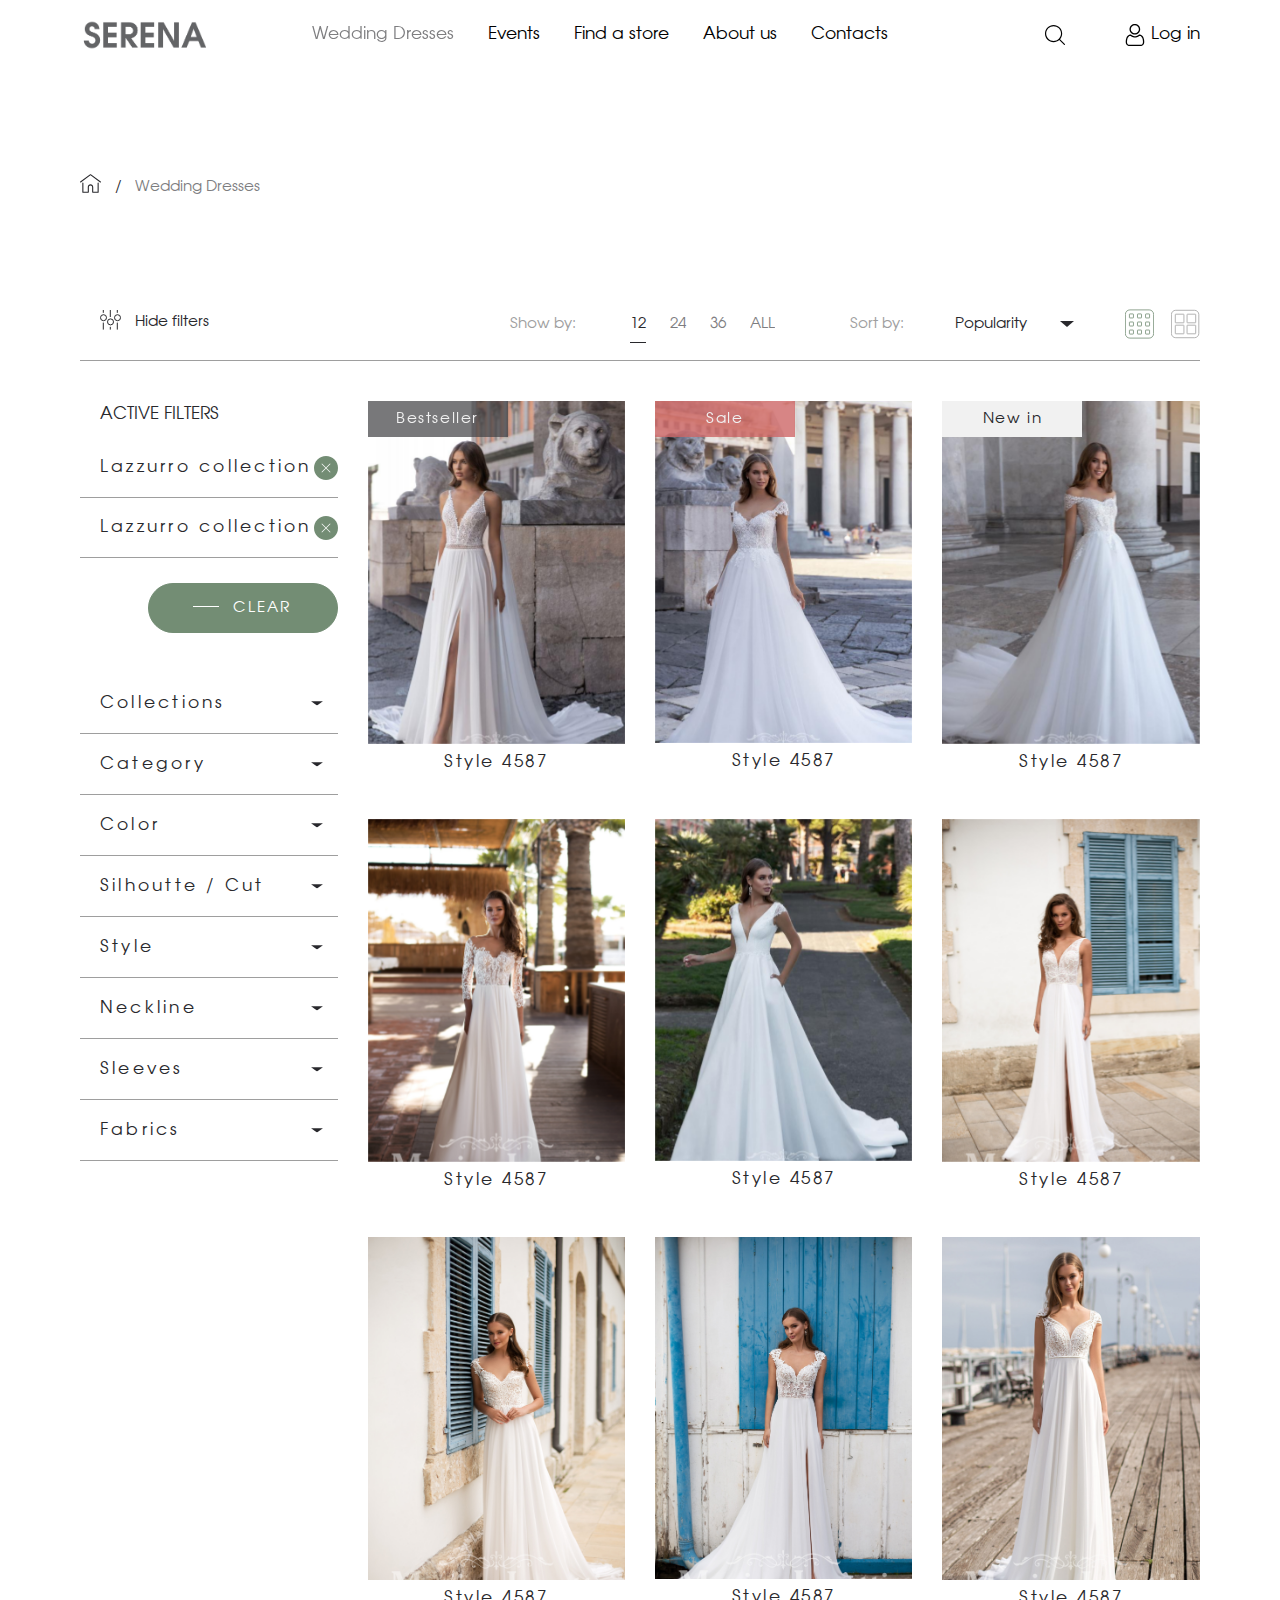
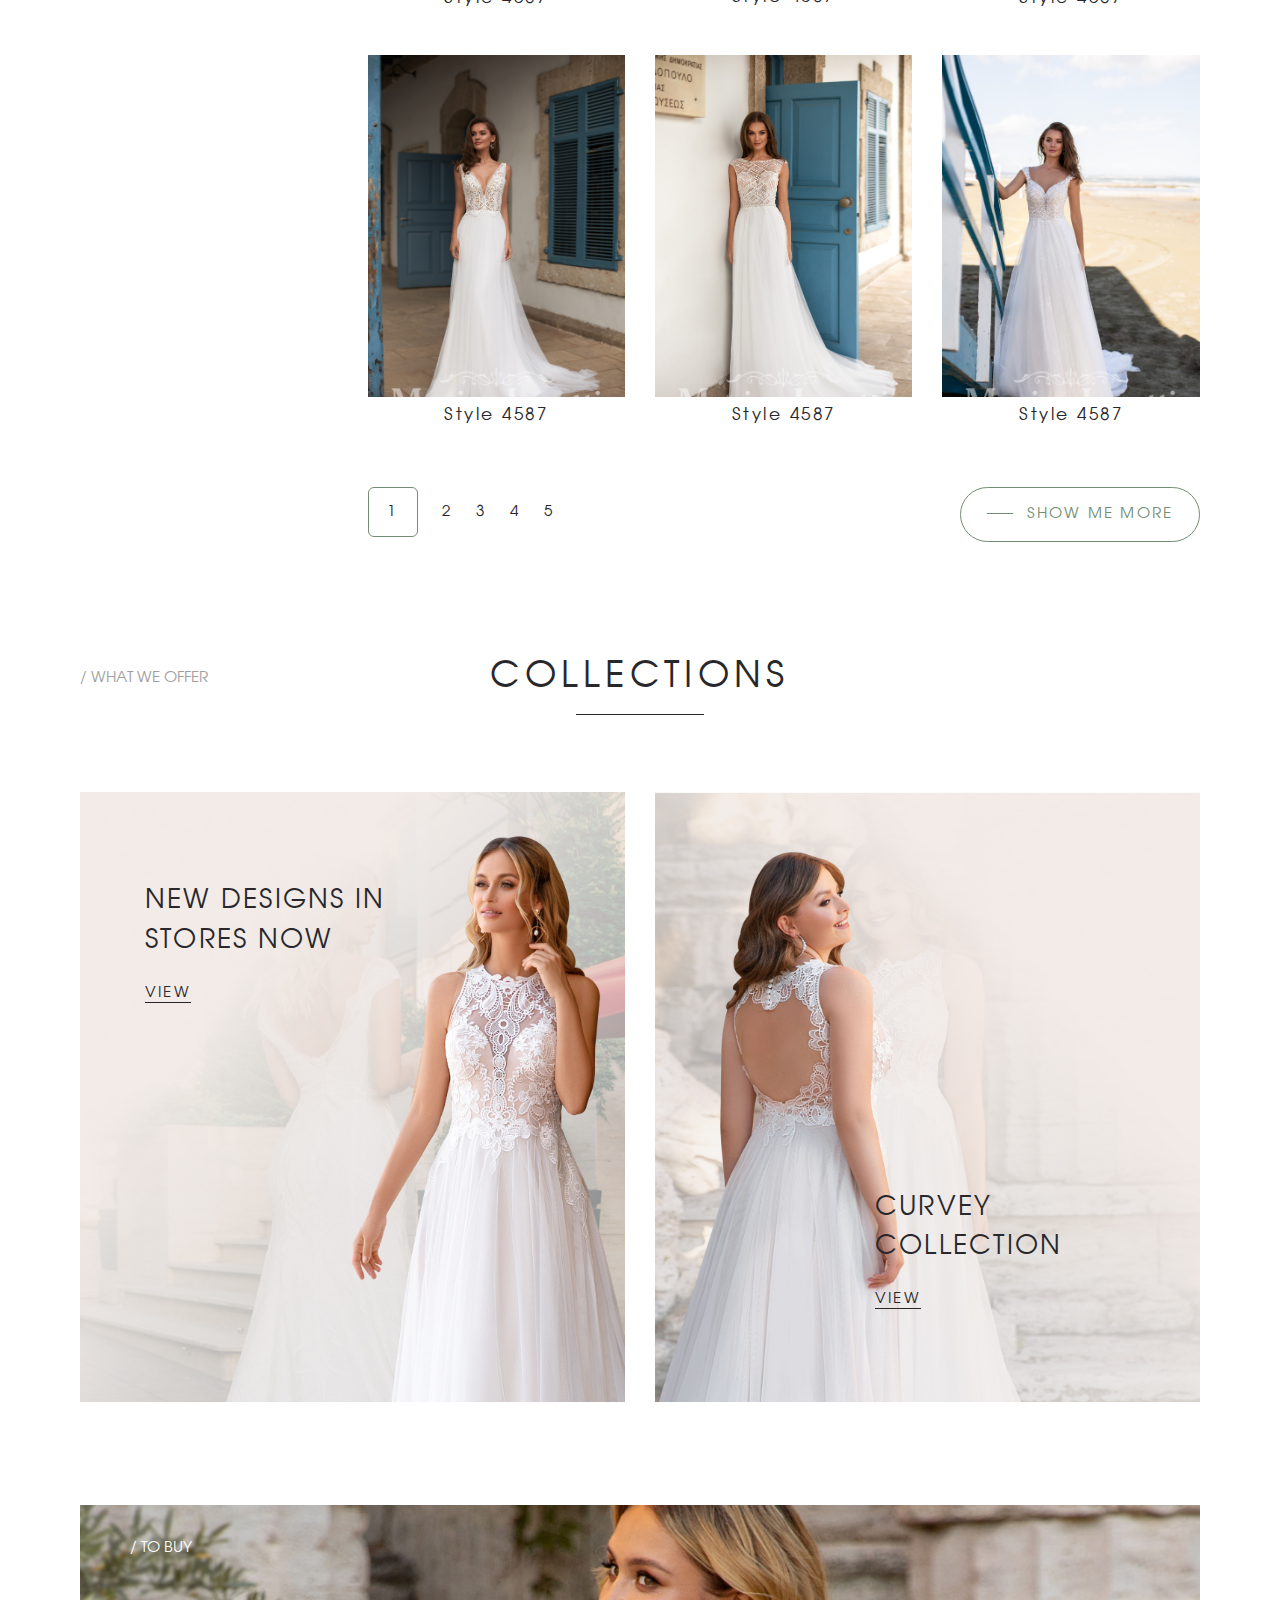
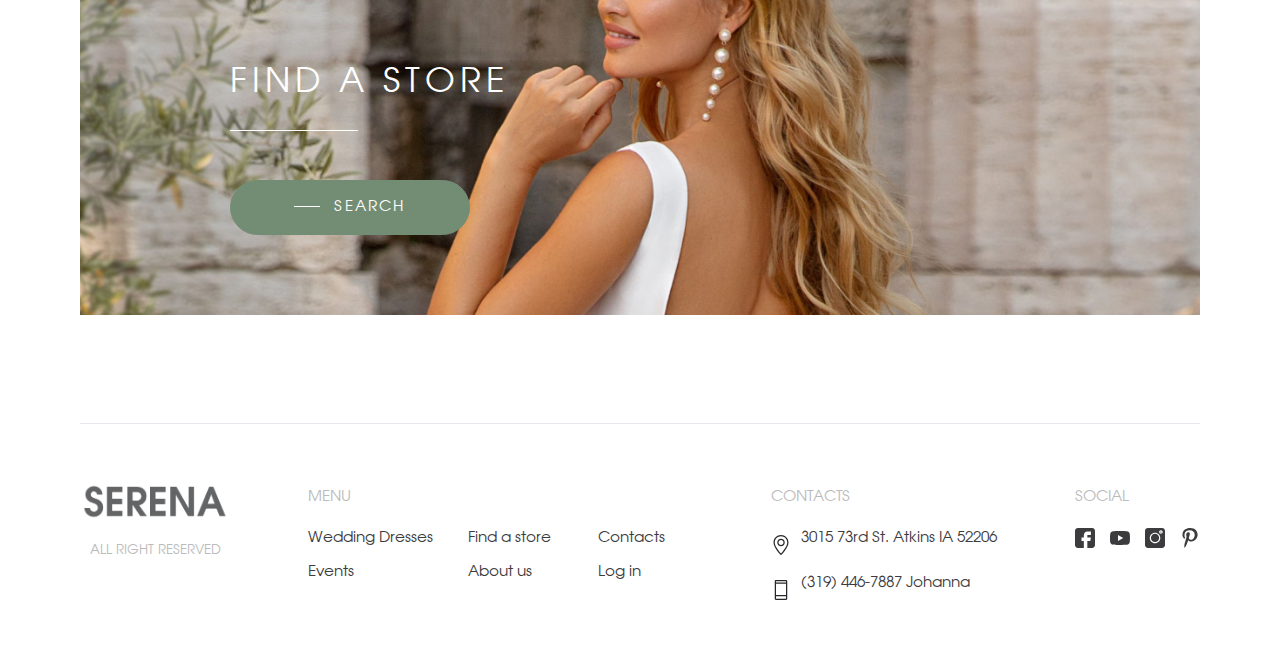
==== commit 1669648f: "html" ====
--- a/catalog-active-filters.html
+++ b/catalog-active-filters.html
@@ -18,22 +18,7 @@
 
 <body>
     <header class="header header_two">
-        <div class="header__blackline">
-            <div class="container-fluid">
-                <div class="header__blackline-wrapp">
-                    <div class="header__blackline-nav">
-                        <ul>
-                            <li><a href="#">Angela Bianca</a></li>
-                            <li class="active"><a href="#">Monica Loretti</a></li>
-                            <li><a href="#">Daniela Di Marino</a></li>
-                        </ul>
-                    </div>
-                    <div class="header__blackline-search">
-                        <span><img src="img/icon/icon-search.svg" alt="search"></span>
-                    </div>
-                </div>
-            </div>
-        </div>
+
         <div class="header__mainsect">
             <div class="container-fluid">
                 <div class="row align-items-center">
@@ -57,9 +42,14 @@
                                 </nav>
                             </div>
                             <div class="col-xl-3 col-lg-3">
-                                <div class="header__login">
-                                    <div class="header__loginbtn">
-                                        <span>Log in</span>
+                                <div class="hswrapp">
+                                    <div class="header__blackline-search">
+                                        <span><img src="img/icon/icon-search-black.svg" alt="search"></span>
+                                    </div>
+                                    <div class="header__login">
+                                        <div class="header__loginbtn">
+                                            <span data-toggle="modal" data-target="#loginModal">Log in</span>
+                                        </div>
                                     </div>
                                 </div>
                             </div>
--- a/sass/main.css
+++ b/sass/main.css
@@ -350,6 +350,44 @@
   color: #fff;
 }
 
+.hswrapp {
+  display: -webkit-box;
+  display: -ms-flexbox;
+  display: flex;
+  -webkit-box-align: center;
+      -ms-flex-align: center;
+          align-items: center;
+  -webkit-box-pack: end;
+      -ms-flex-pack: end;
+          justify-content: flex-end;
+}
+
+.hswrapp .header__blackline-search {
+  margin-right: 60px;
+}
+
+@media (max-width: 1199.8px) {
+  .hswrapp .header__blackline-search {
+    margin-right: 40px;
+  }
+}
+
+@media (max-width: 575.8px) {
+  .search-form {
+    padding-left: 20px !important;
+    padding-right: 20px !important;
+  }
+}
+
+.header__blackline-search span img {
+  -webkit-transition: .3s;
+  transition: .3s;
+}
+
+.header__blackline-search span img:hover {
+  opacity: .6;
+}
+
 /* header */
 header.header {
   position: absolute;
@@ -1473,7 +1511,7 @@
 
 @media (max-width: 991.8px) {
   .mainslider__slide {
-    padding-top: 30px;
+    padding-top: 50px;
   }
 }
 
@@ -2676,6 +2714,10 @@
     width: 220px;
     height: 48px;
   }
+}
+
+.events__tablebody .row:nth-child(even):after {
+  display: none;
 }
 
 /* EVENTS page - END*/
